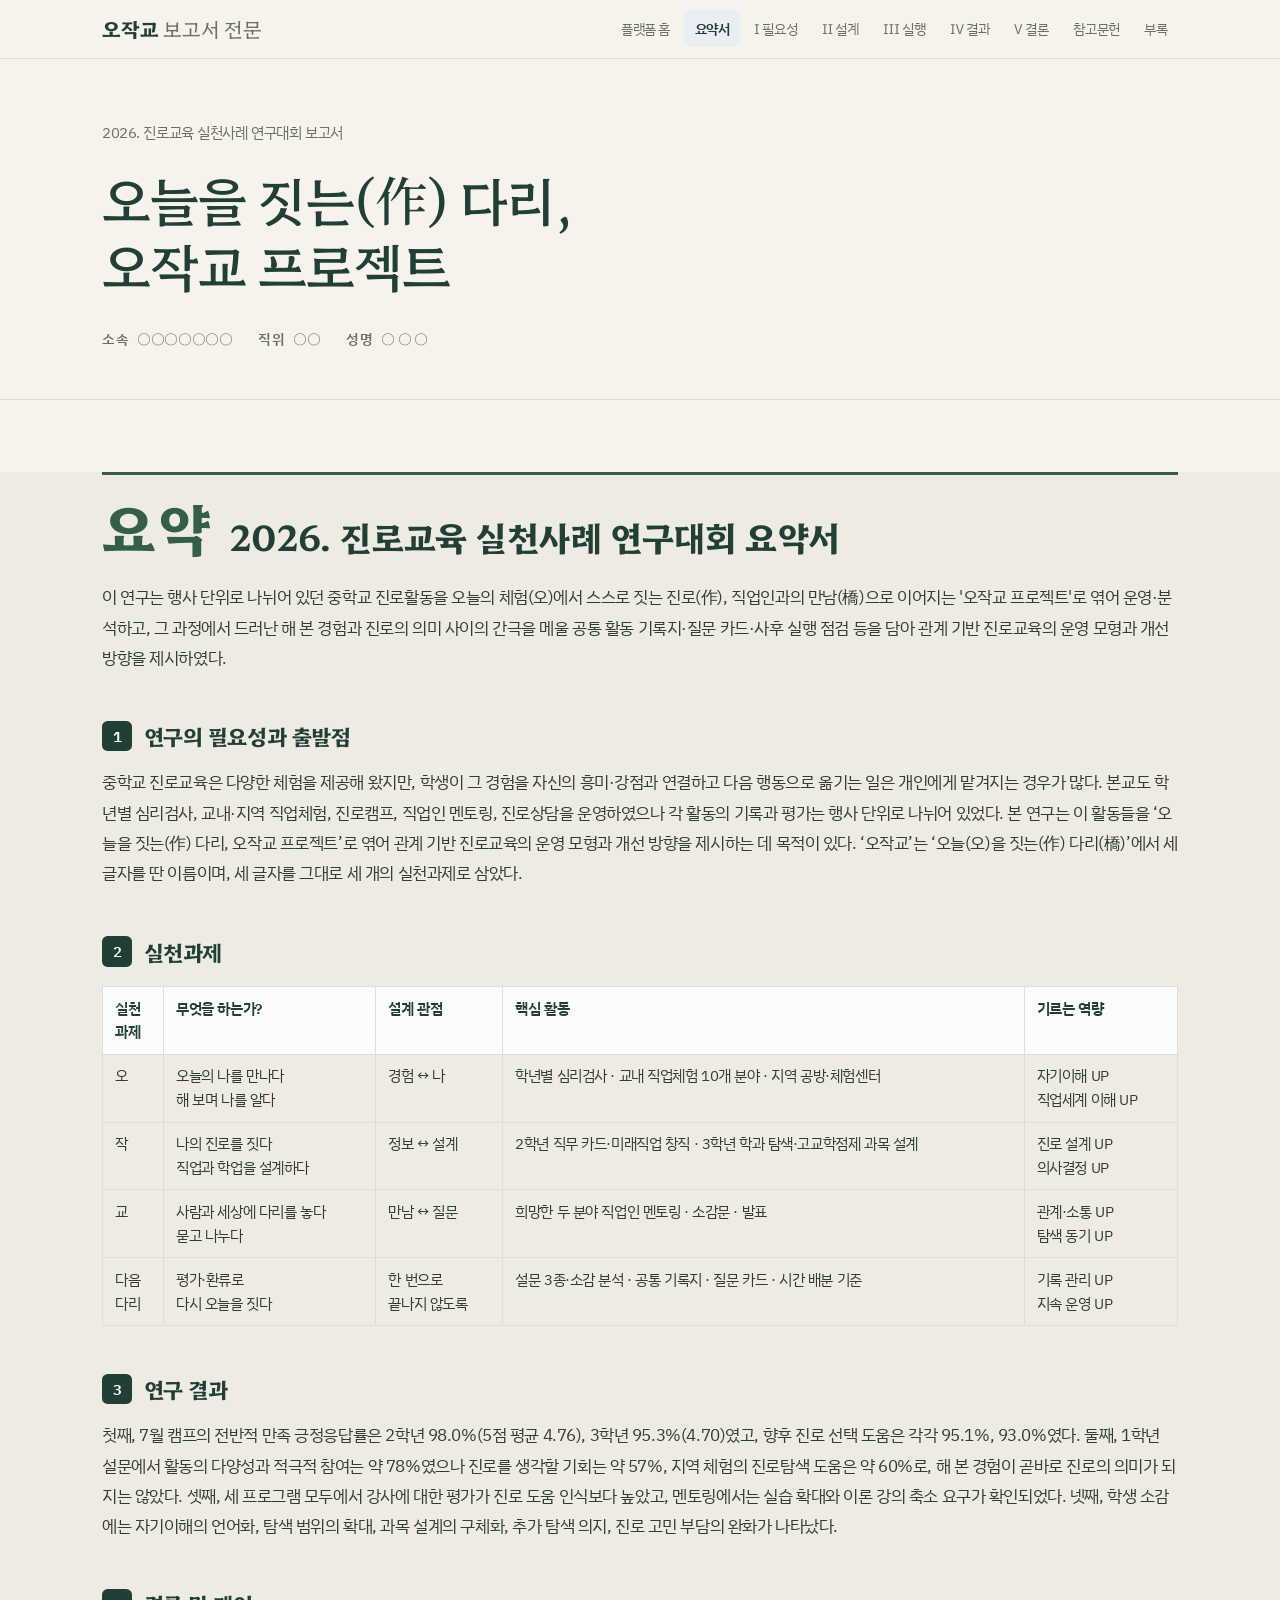
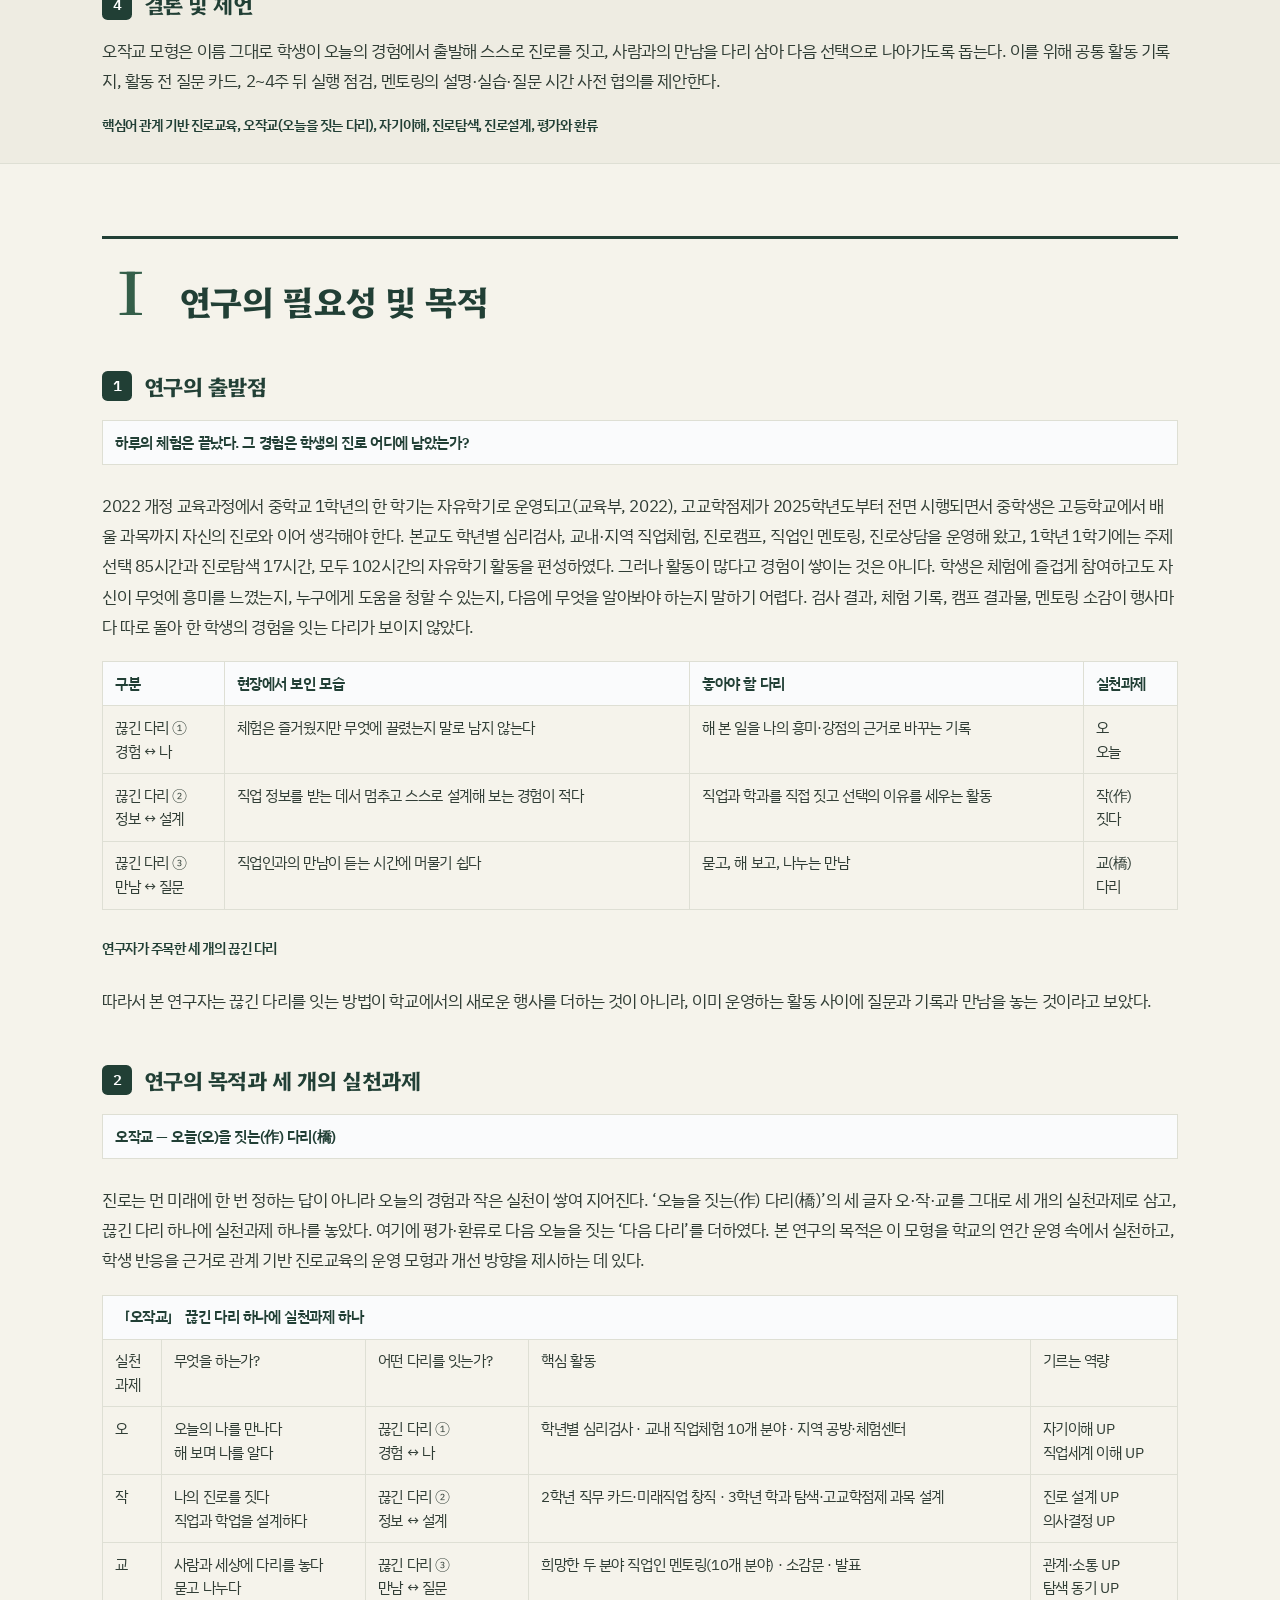
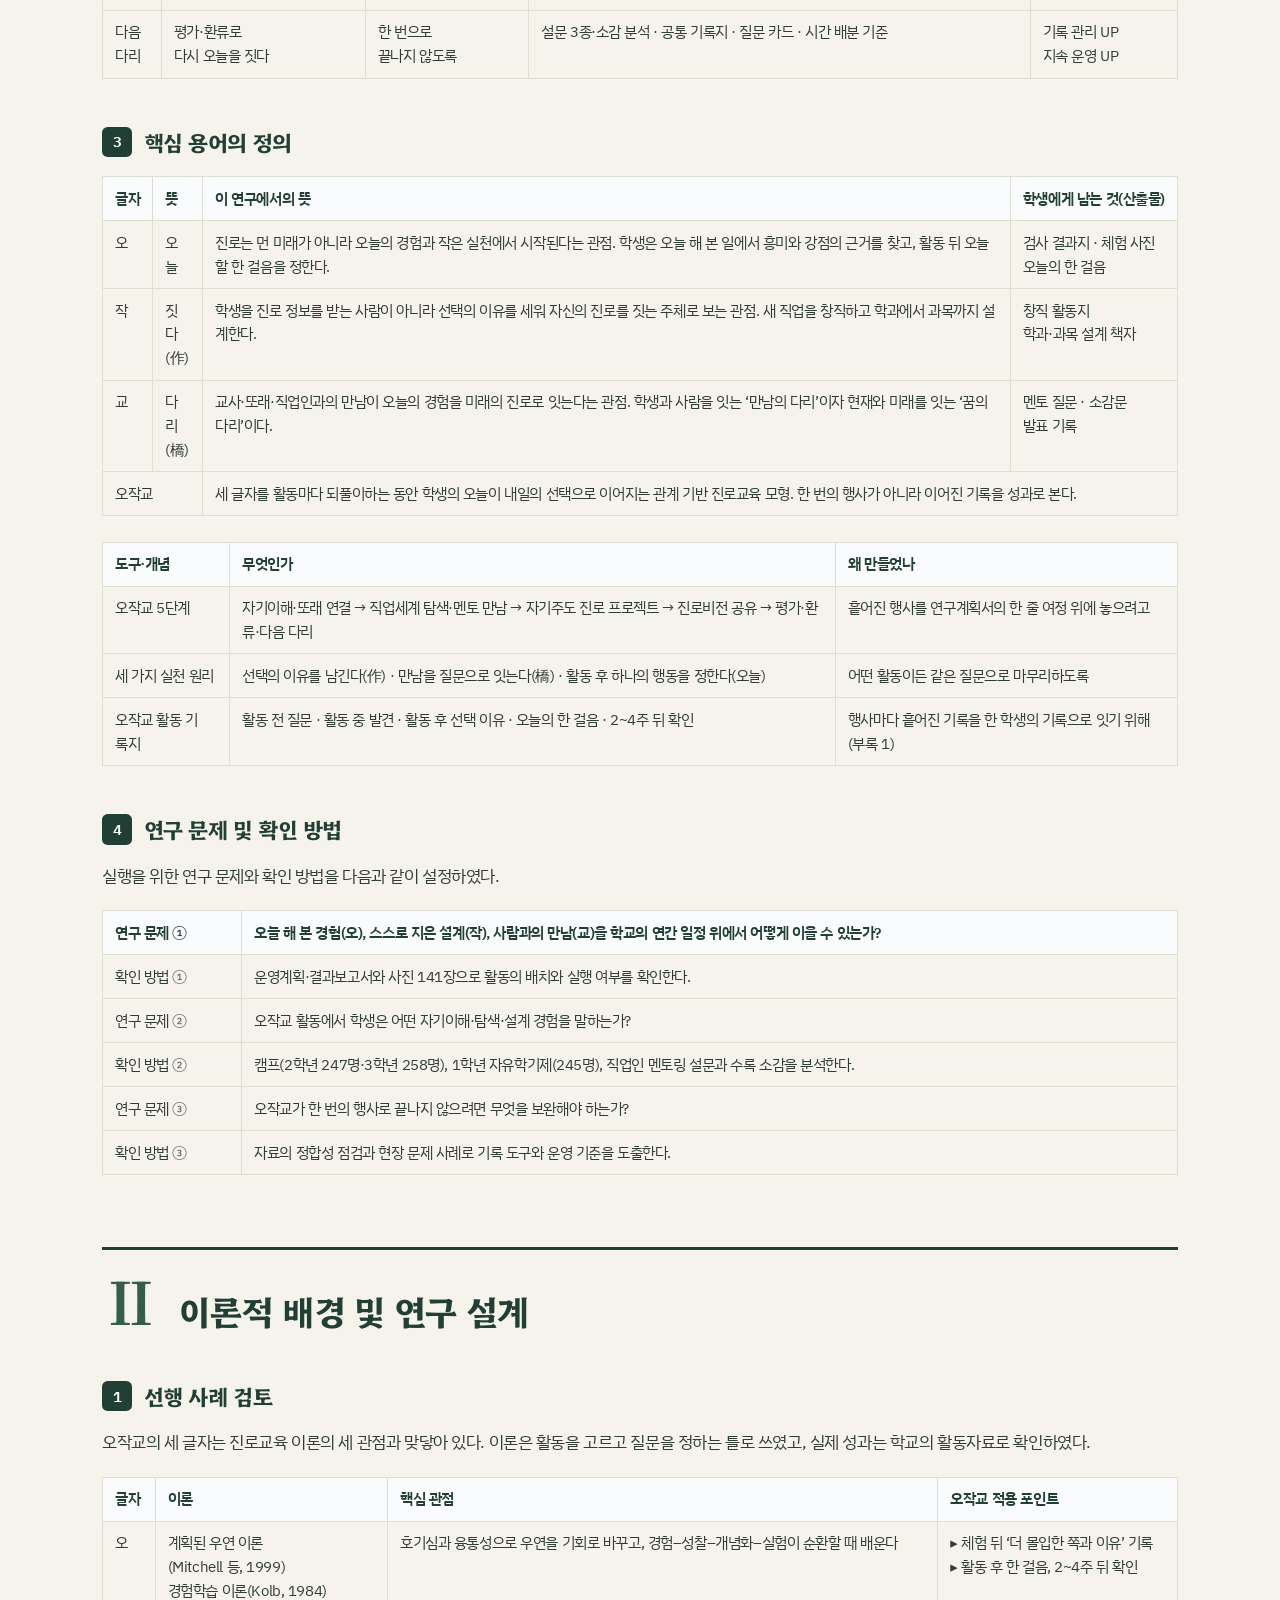
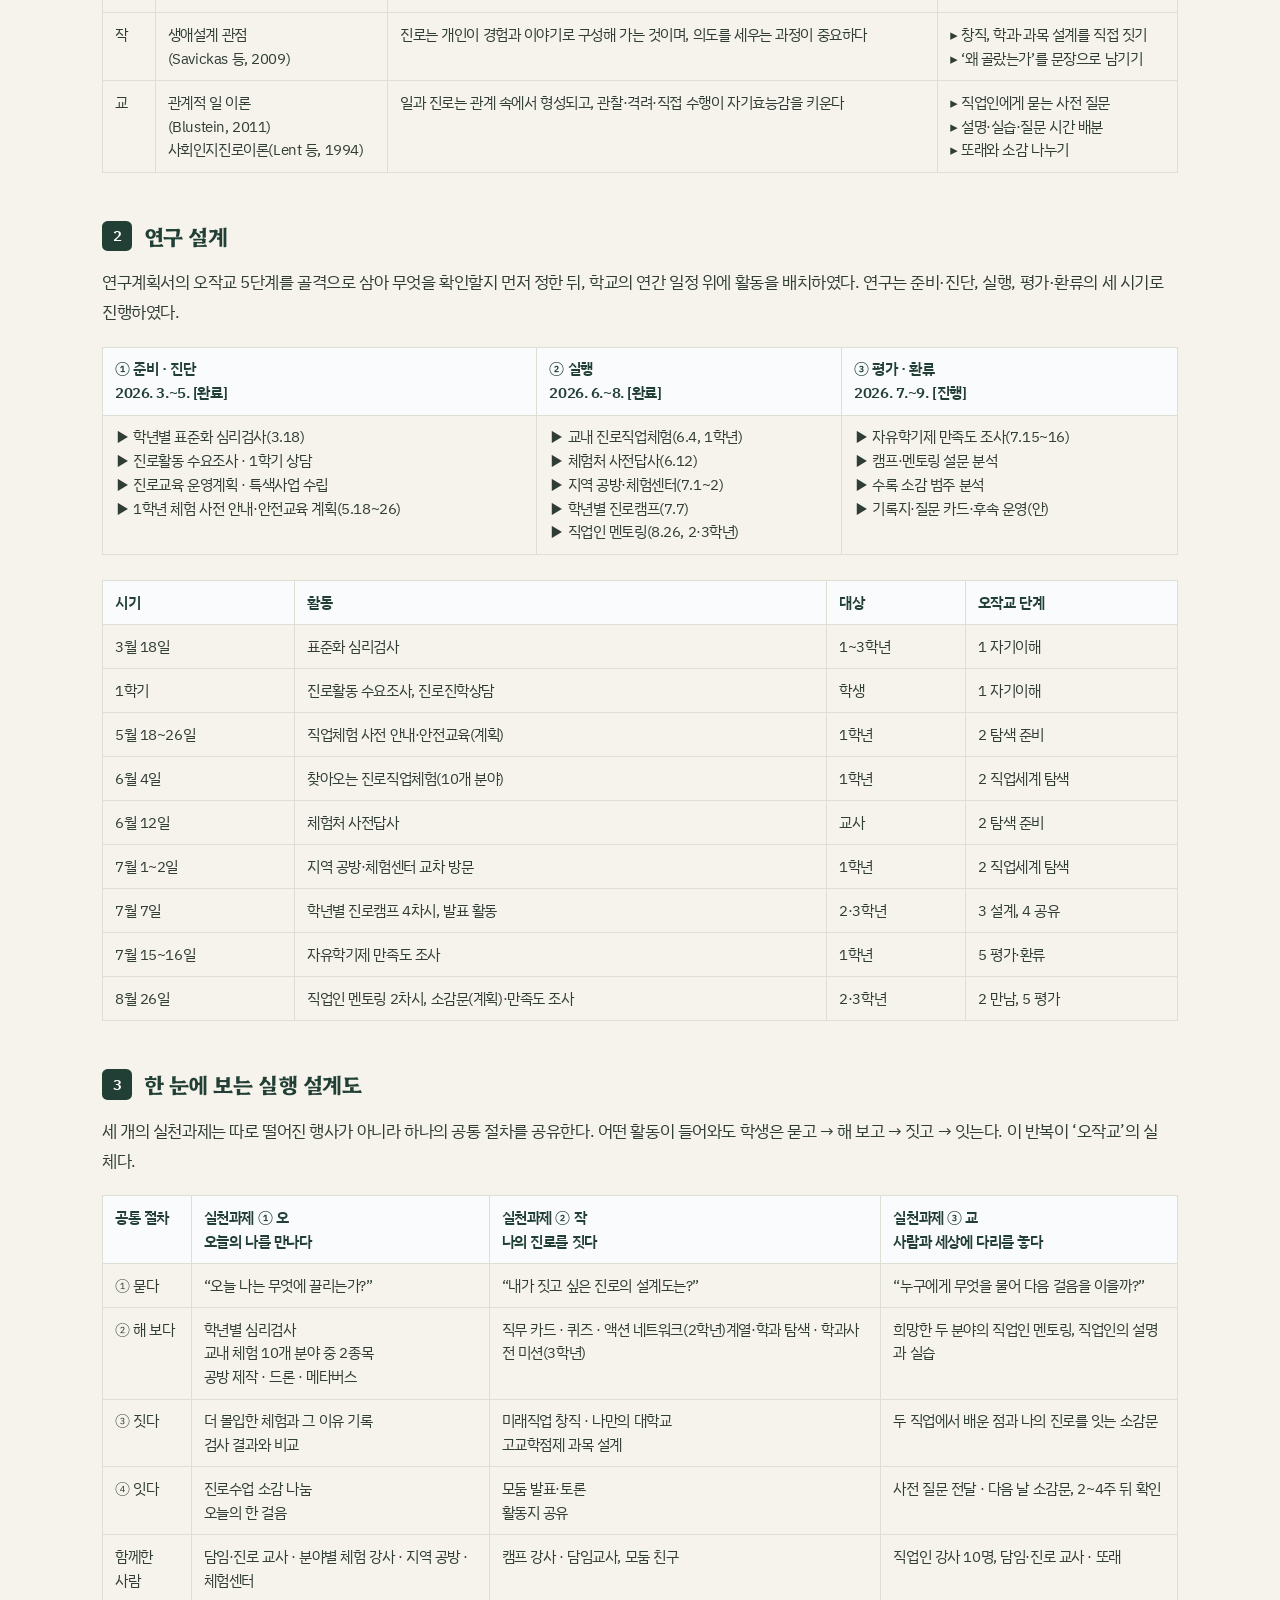
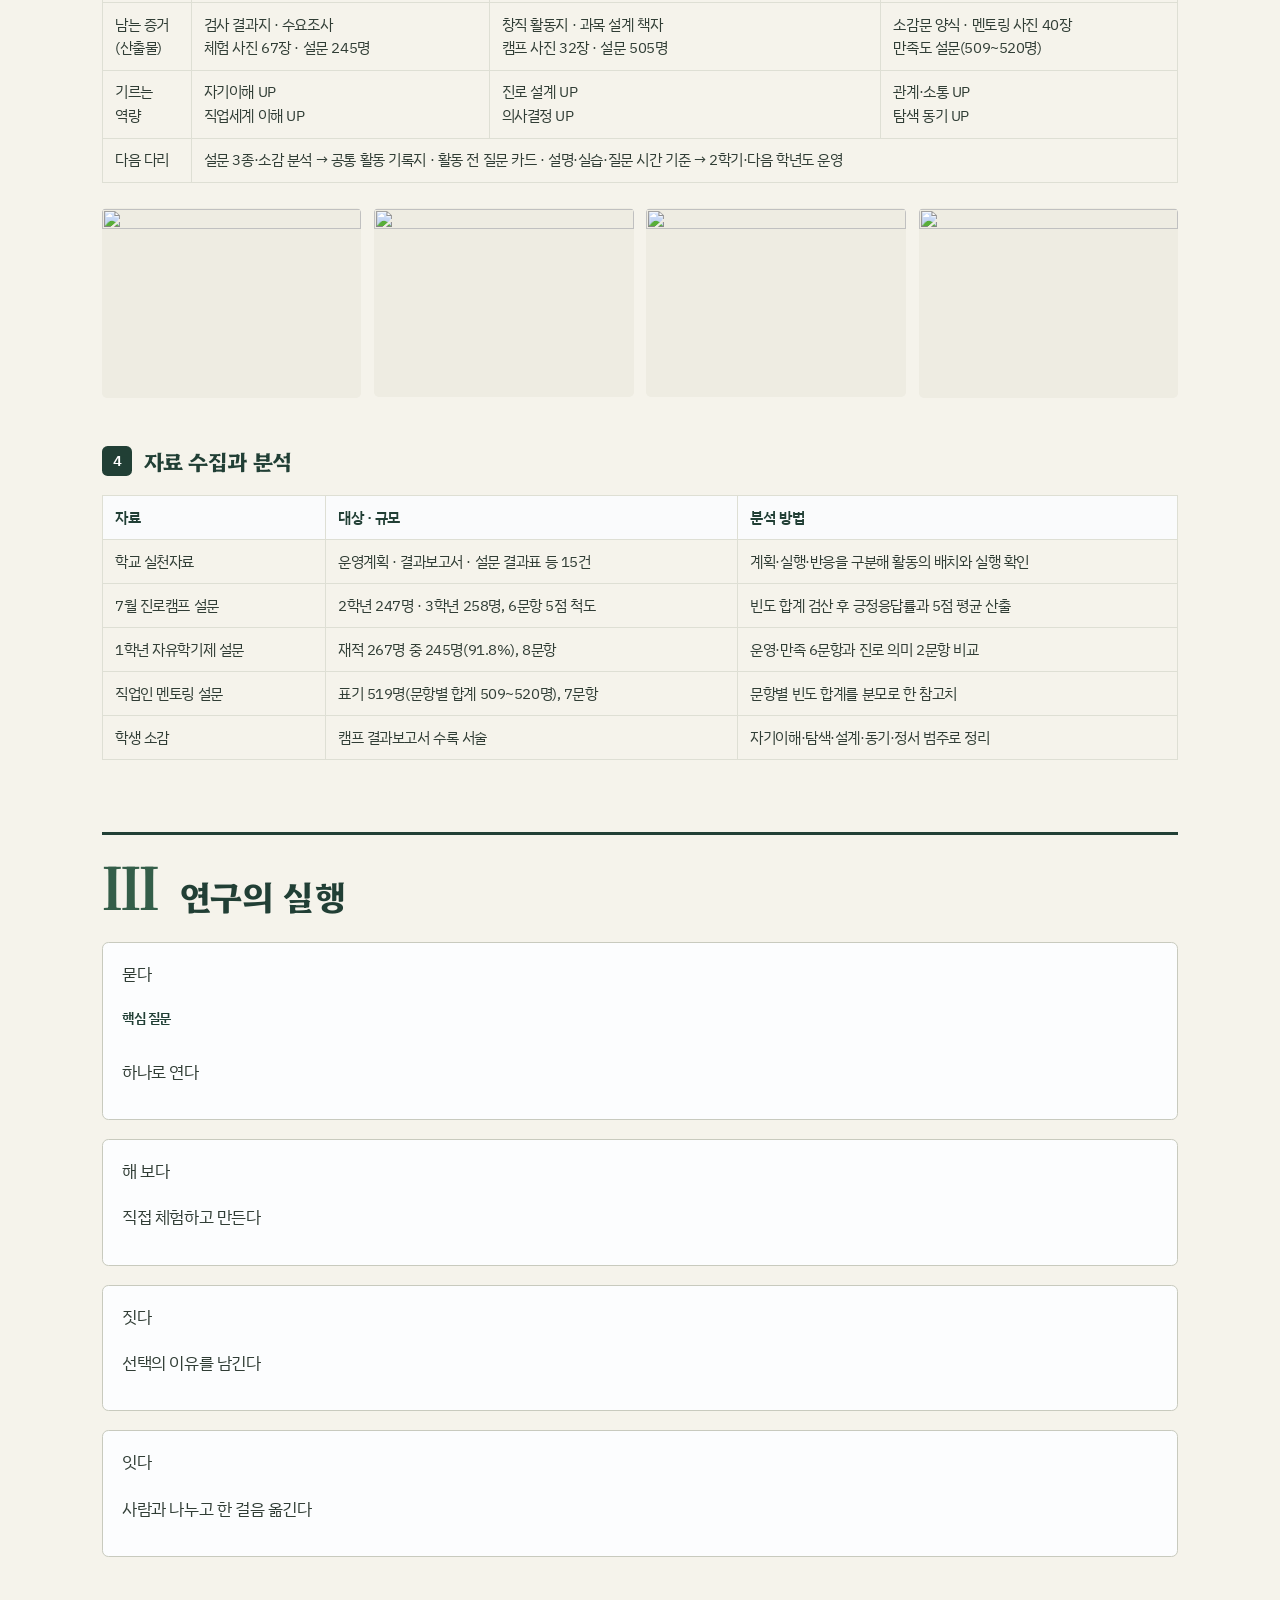
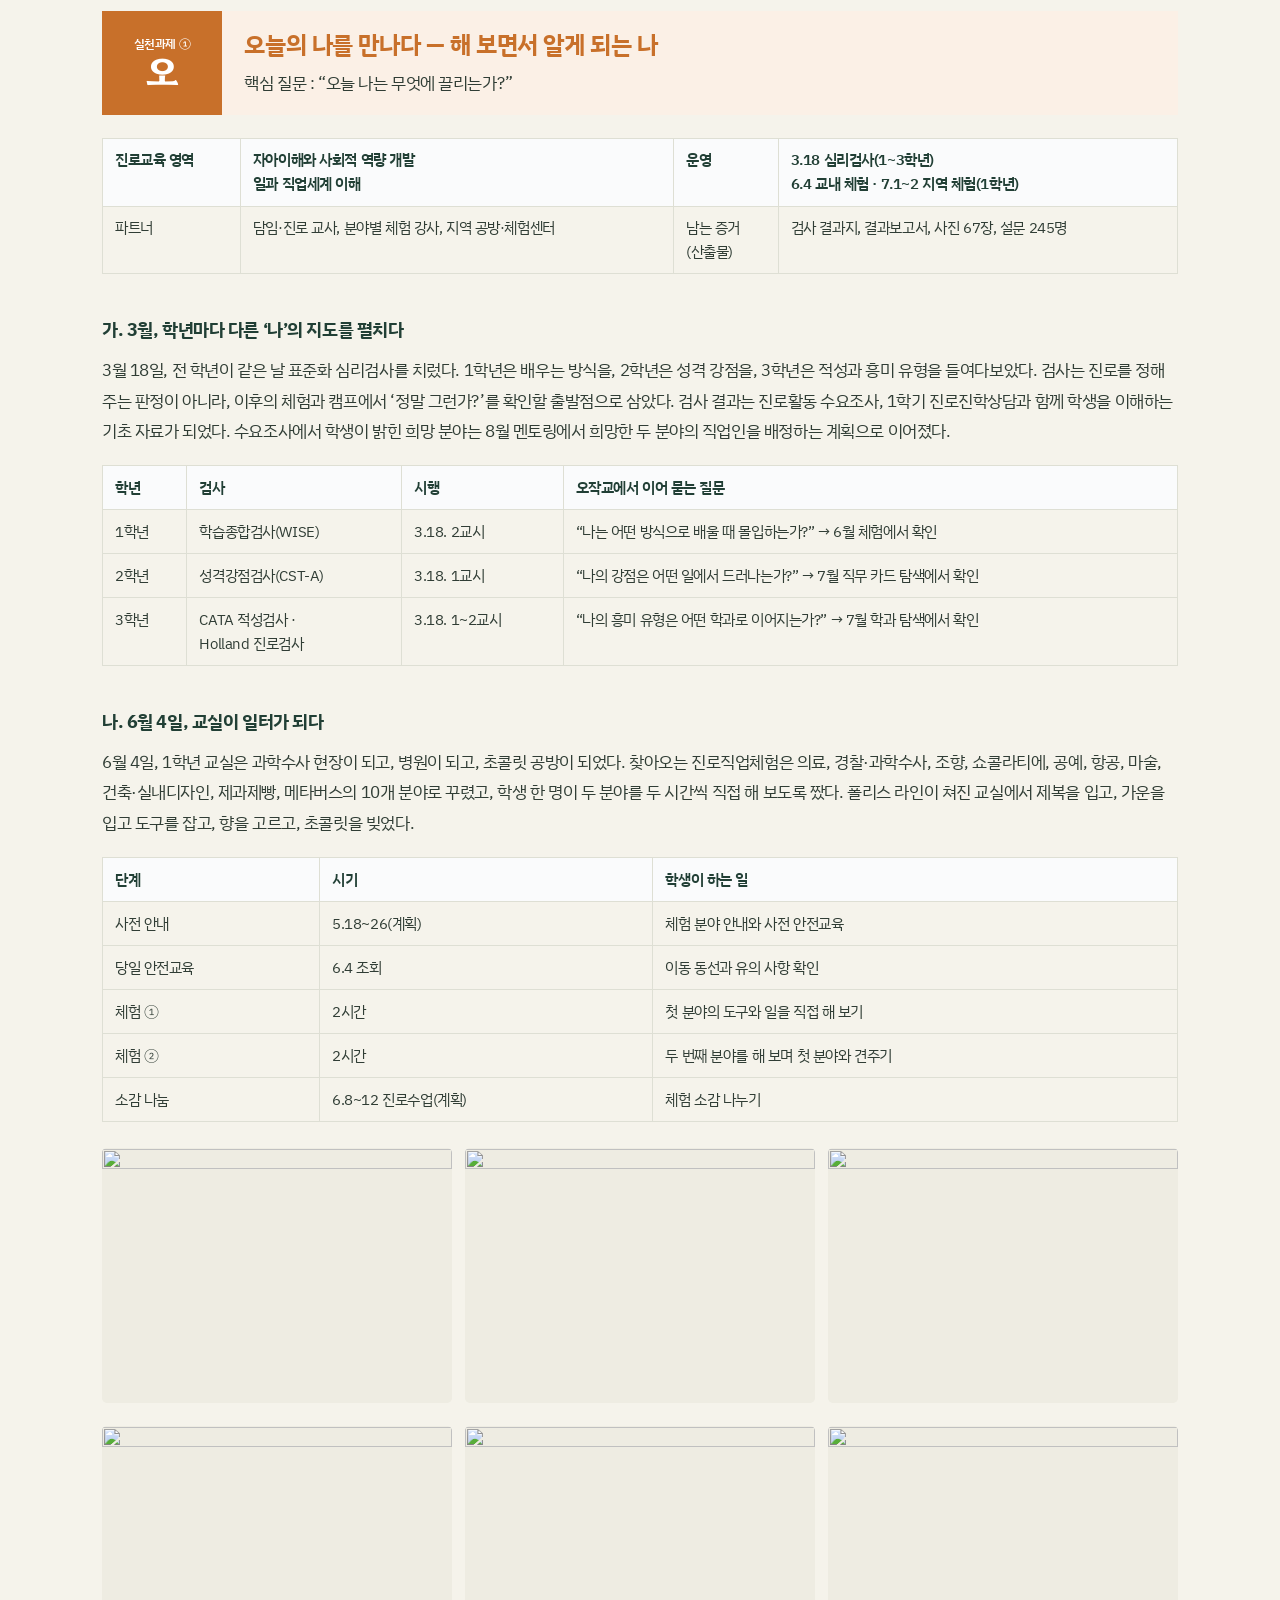
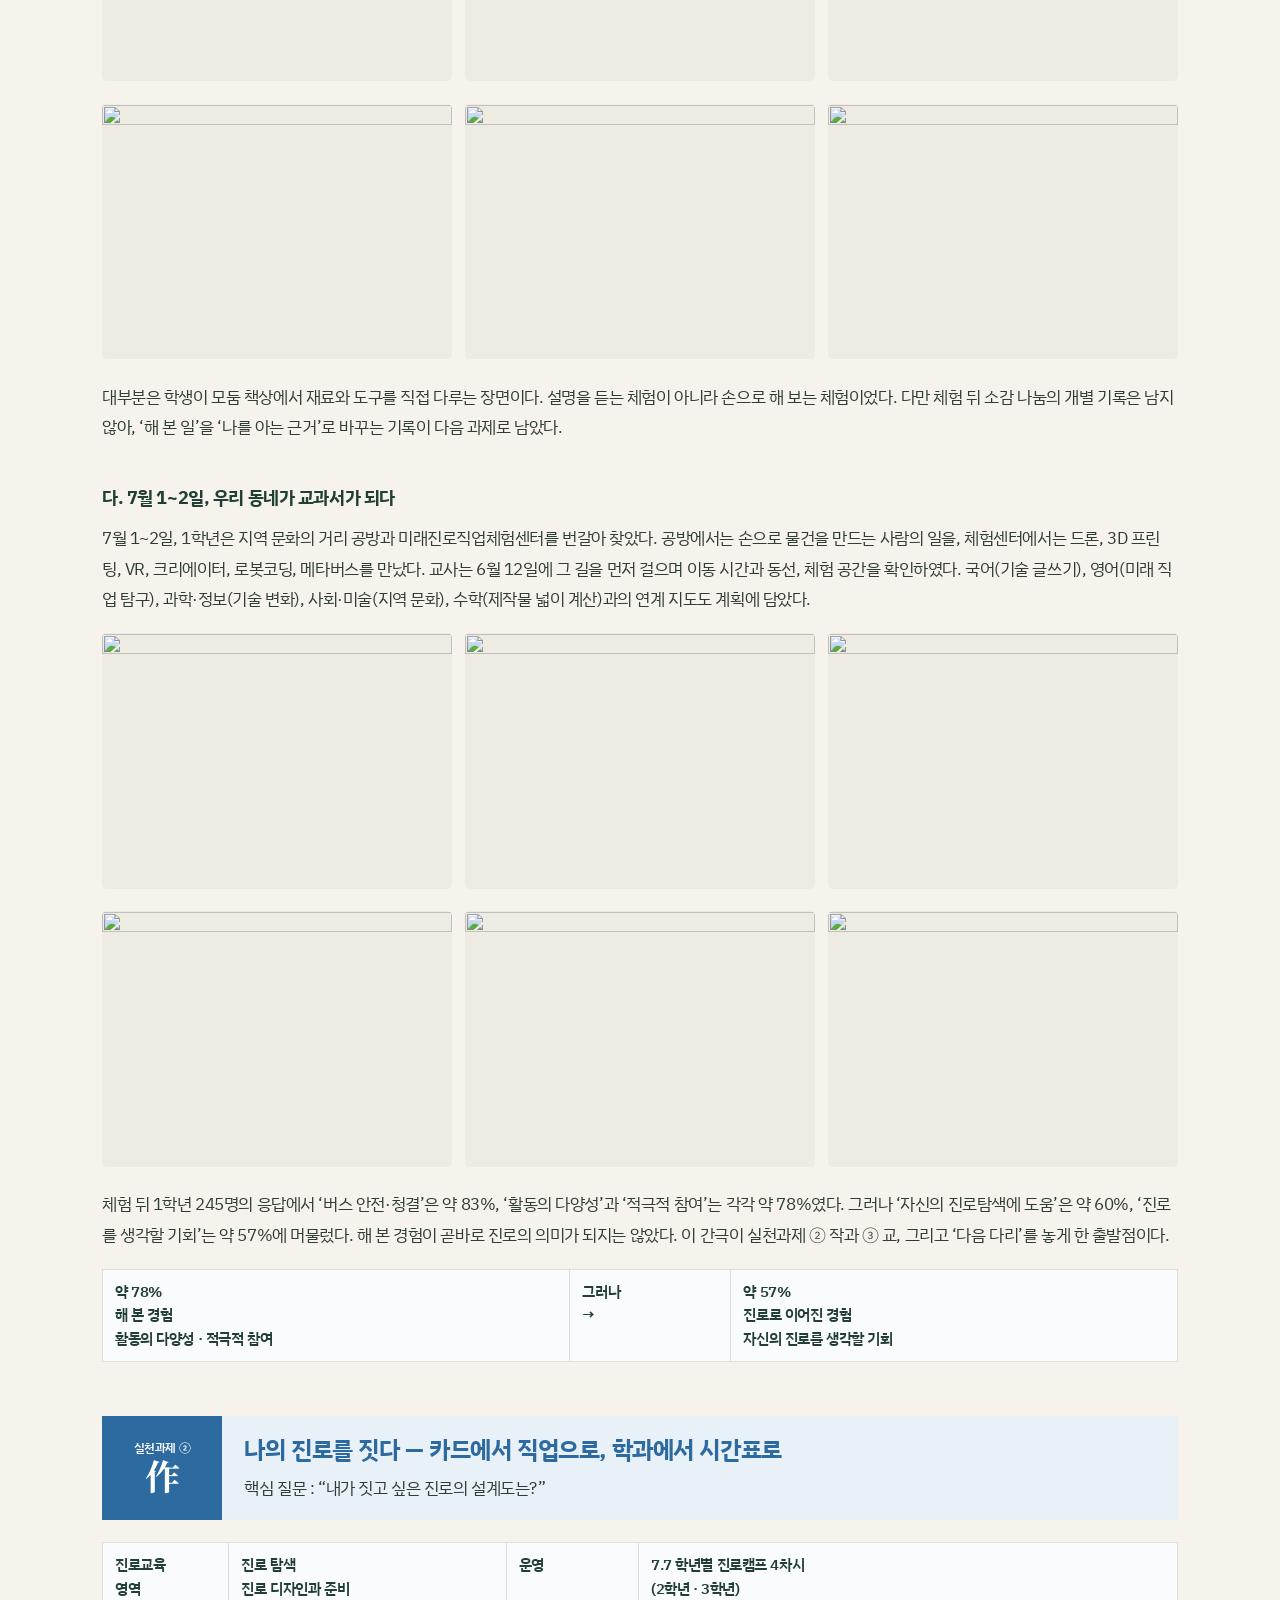
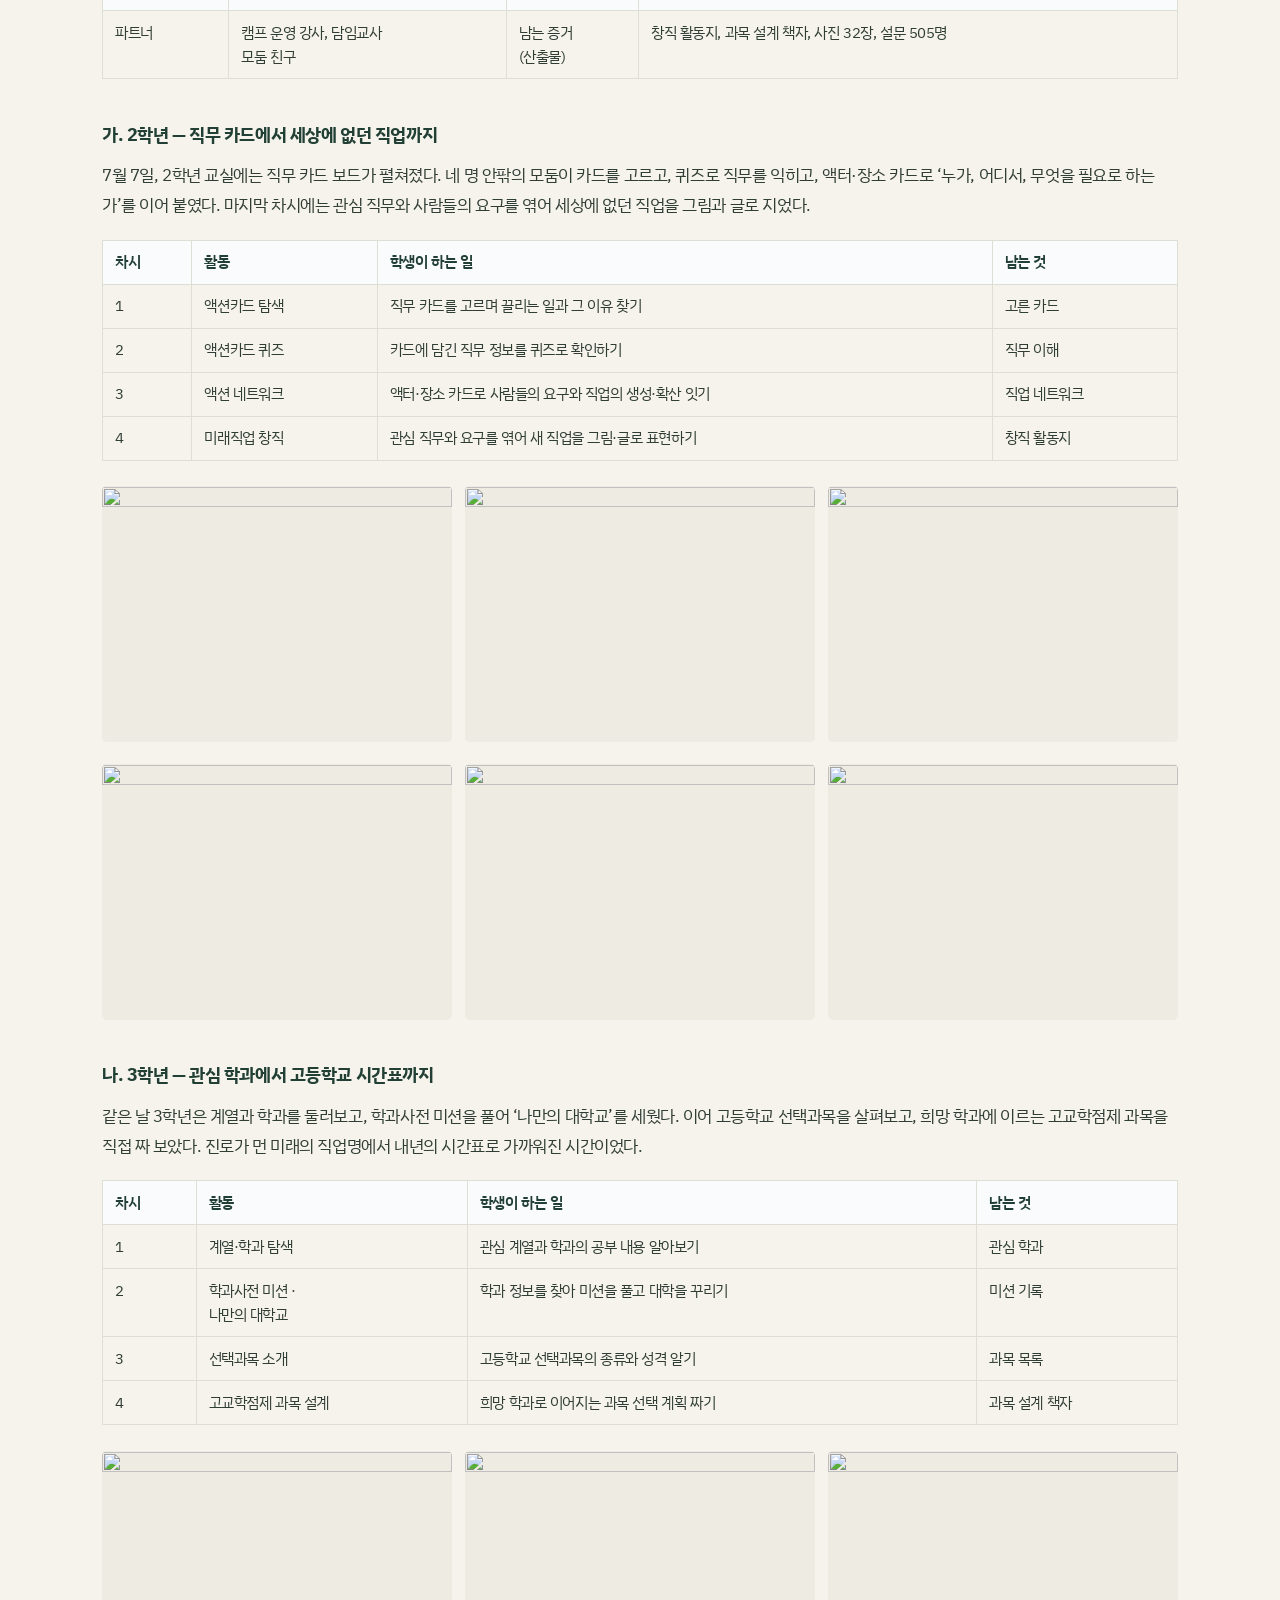
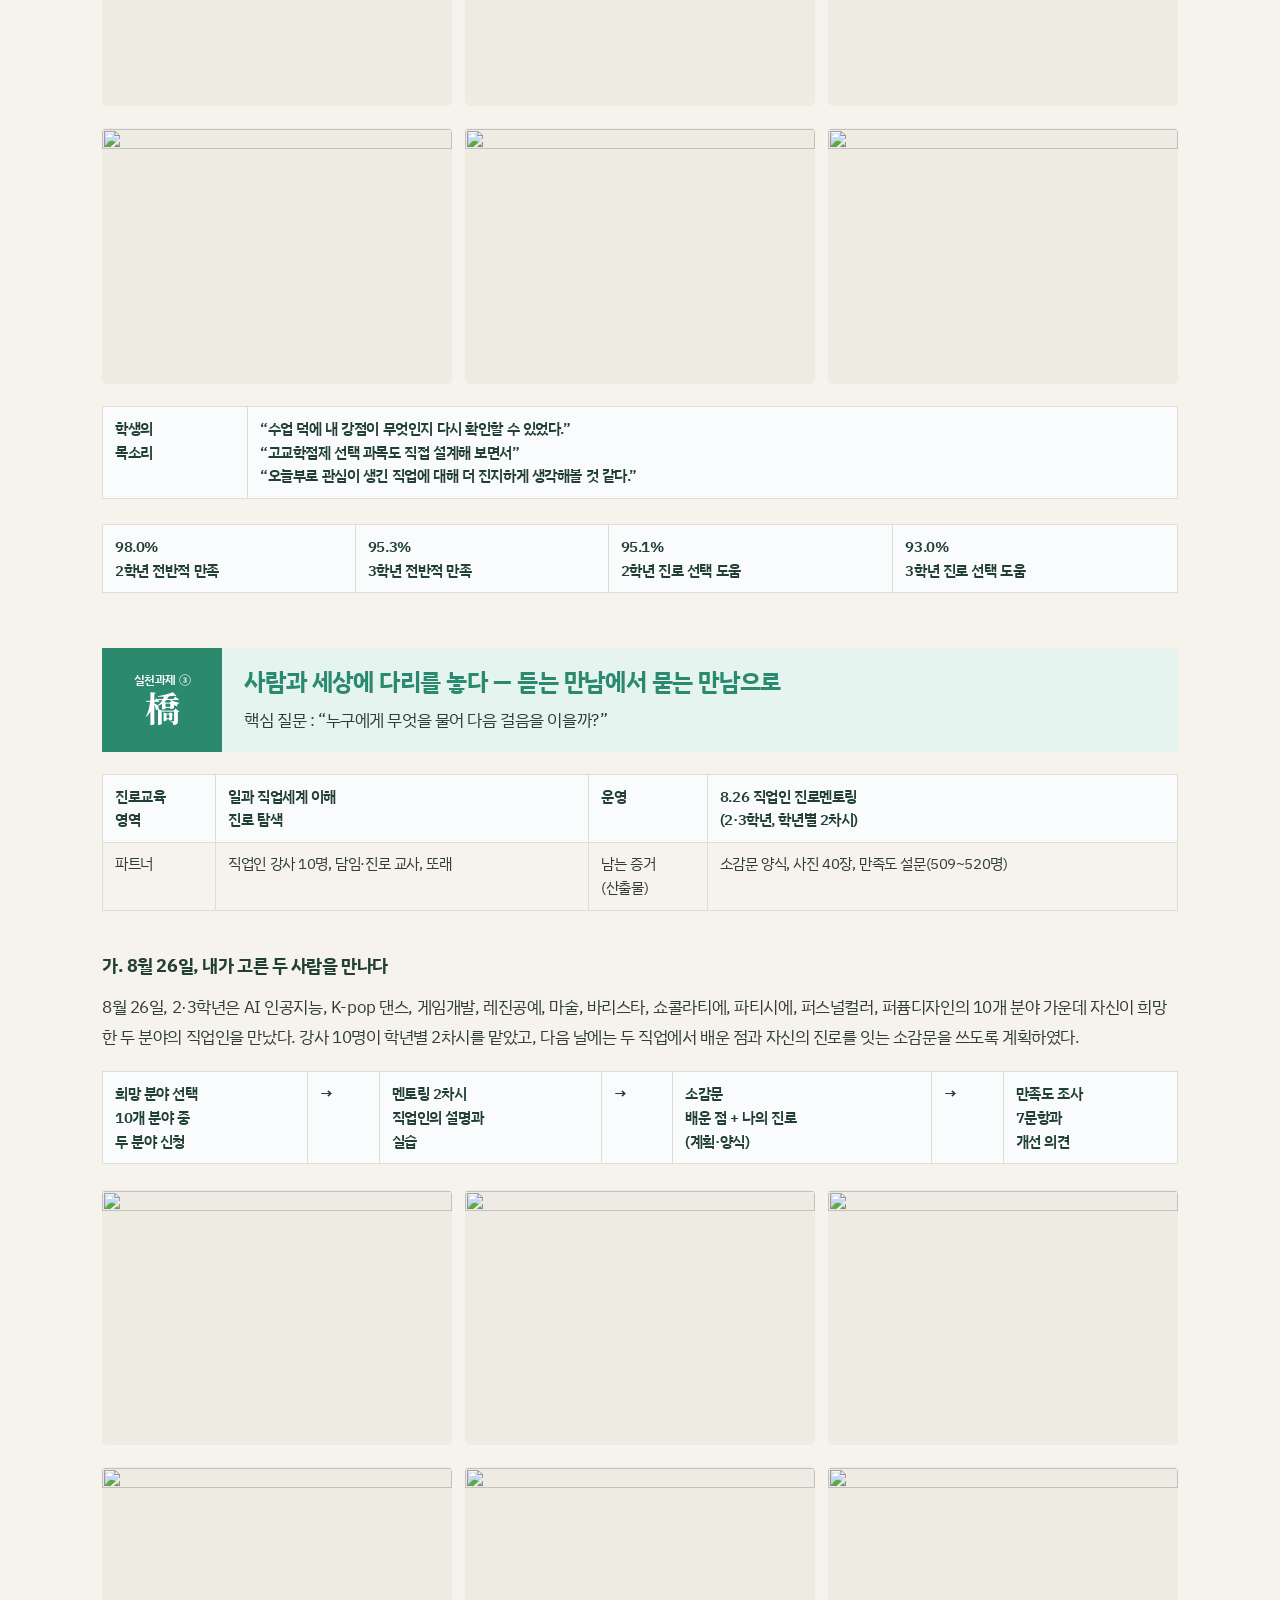
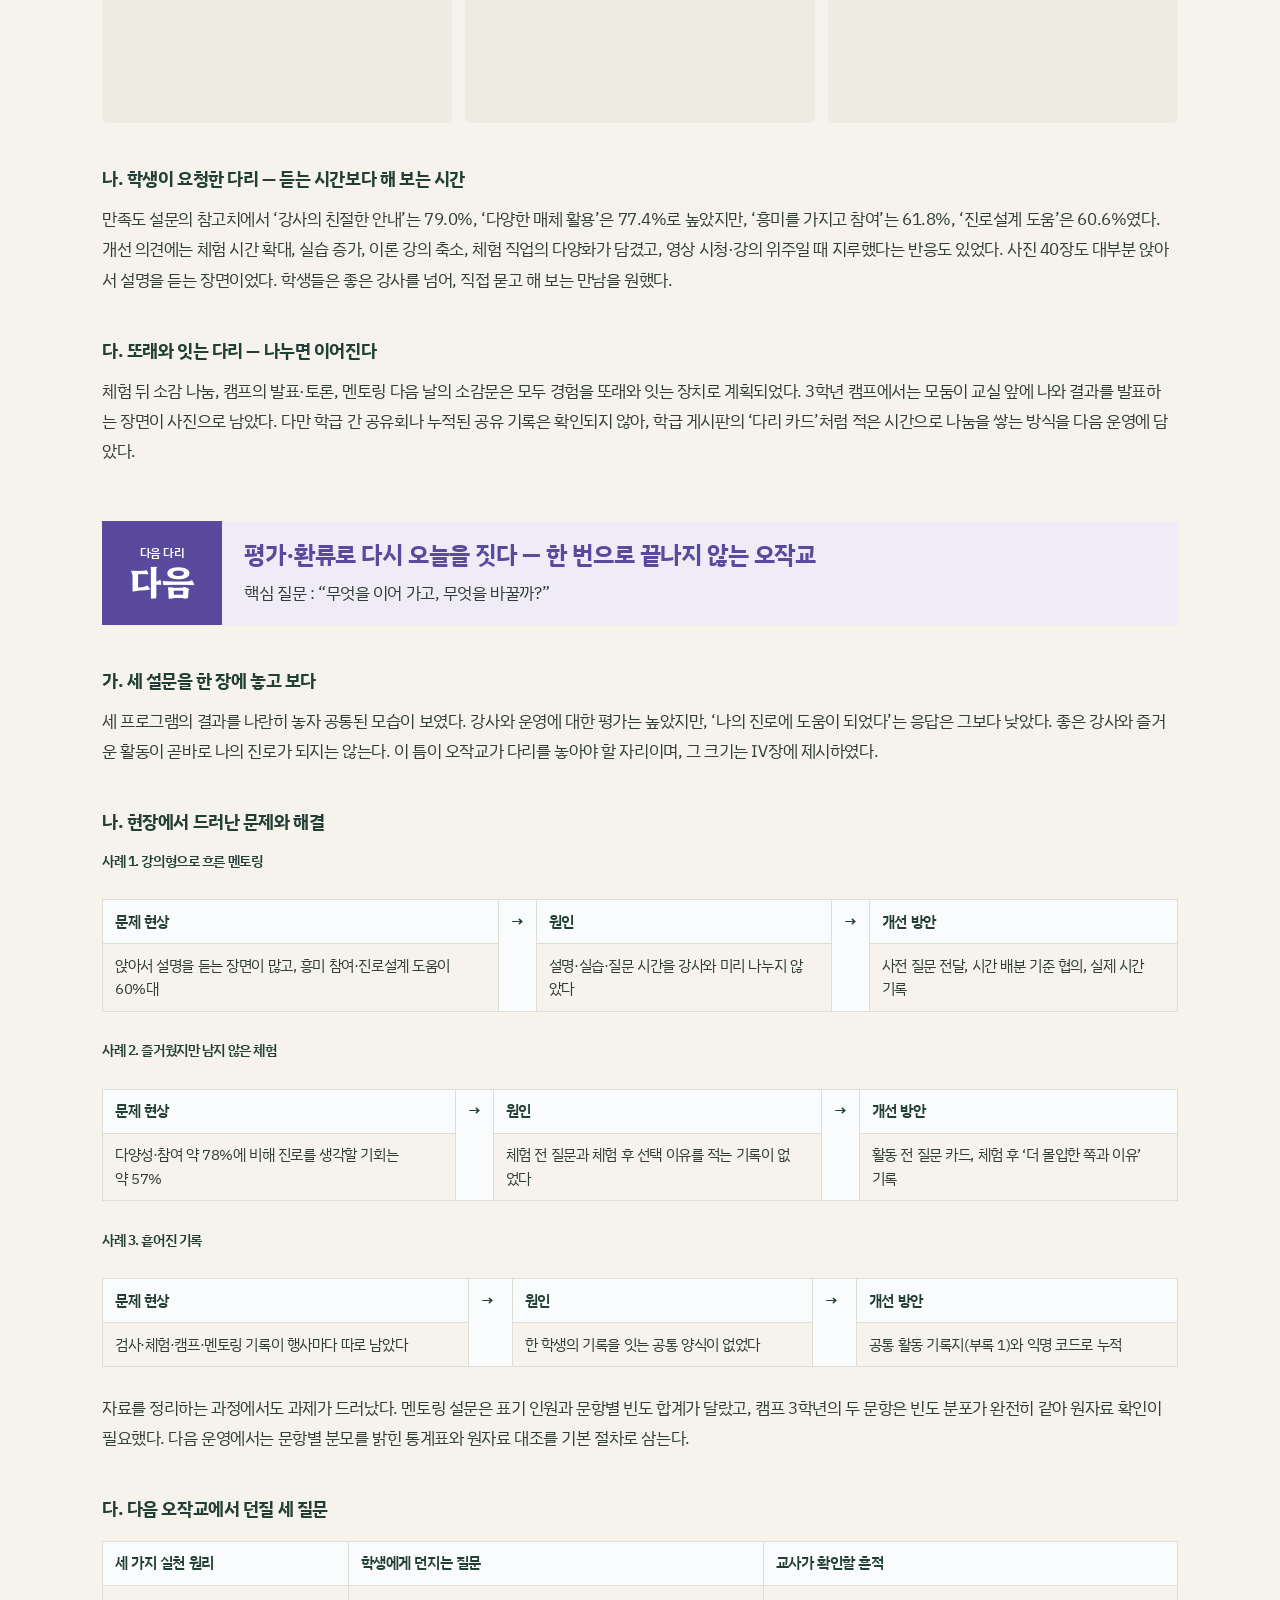
==== report.html @ 7e8fd1e8 "Add files via upload" ====
<!doctype html>
<html lang="ko"><head><meta charset="utf-8"><meta name="viewport" content="width=device-width, initial-scale=1">
<title>보고서 전문 | 오작교 프로젝트</title>
<link rel="preconnect" href="https://fonts.googleapis.com"><link rel="preconnect" href="https://fonts.gstatic.com" crossorigin>
<link href="https://fonts.googleapis.com/css2?family=Hahmlet:wght@400;500;600;700&family=IBM+Plex+Sans+KR:wght@400;500;600;700&display=swap" rel="stylesheet"><link href="https://fonts.googleapis.com/css2?family=Noto+Serif+KR:wght@700&text=%E4%BD%9C%E6%A9%8B&display=swap" rel="stylesheet">
<style>:root{
  --ink:#102d50; --text:#25313f; --muted:#5b6878; --line:#c8d2dd; --line2:#e3e9ef;
  --wash:#f3f6f9; --paper:#ffffff; --chap:#245b91;
  --si:#6835a0; --si-t:#f3edf9;
  --na:#bc4035; --na-t:#fcf0ee;
  --beu:#006b78; --beu-t:#e6f3f4;
  --ro:#227344; --ro-t:#e9f4ec;
  --hw:#102d50; --hw-t:#e9eef5; --hs:#8a642f; --hs-t:#f5efe3; --hs-l:#e7dac6;
  --c:var(--ink); --ct:var(--wash);
  --serif:"Hahmlet","Noto Serif KR",serif;
  --sans:"IBM Plex Sans KR","Apple SD Gothic Neo","Malgun Gothic",system-ui,sans-serif;
  color-scheme:light;
}
*{box-sizing:border-box}
html{scroll-behavior:smooth;scroll-padding-top:4.5rem}
@media (prefers-reduced-motion:reduce){html{scroll-behavior:auto}}
body{margin:0;background:var(--paper);color:var(--text);font:400 1.0625rem/1.78 var(--sans);
  word-break:normal;overflow-wrap:break-word;-webkit-text-size-adjust:100%}
p,li,td,th,figcaption,dd,blockquote{text-wrap:pretty}
img{max-width:100%;height:auto;display:block}
a{color:var(--chap);text-underline-offset:.18em}
a:focus-visible,button:focus-visible{outline:3px solid var(--chap);outline-offset:3px;border-radius:4px}
.wrap{max-width:72rem;margin:0 auto;padding:0 1.5rem}
.skip{position:absolute;left:-999px;top:0;background:var(--ink);color:#fff;padding:.5rem 1rem;z-index:99}
.skip:focus{left:.5rem}

/* ---------- top bar ---------- */
.bar{position:sticky;top:0;z-index:30;background:rgba(255,255,255,.94);backdrop-filter:saturate(1.4) blur(8px);
  border-bottom:1px solid var(--line2)}
.bar .wrap{display:flex;align-items:center;gap:1.5rem;height:3.6rem}
.mark{font:700 1.25rem/1 var(--serif);color:var(--ink);text-decoration:none;white-space:nowrap;letter-spacing:-.01em}
.mark i{font-style:normal;color:var(--muted);font-weight:400}
.nav{display:flex;gap:.25rem;overflow-x:auto;scrollbar-width:none;margin-left:auto}
.nav::-webkit-scrollbar{display:none}
.nav a{white-space:nowrap;text-decoration:none;color:var(--muted);font-size:.9rem;padding:.35rem .65rem;border-radius:.4rem}
.nav a:hover{color:var(--ink);background:var(--wash)}
.nav a.on{color:var(--ink);background:var(--hw-t);font-weight:600}

/* ---------- hero ---------- */
.hero{padding:3.5rem 0 3rem;border-bottom:1px solid var(--line2)}
.kicker{margin:0;color:var(--muted);font-size:.95rem}
.staff{position:relative;height:clamp(13rem,30vw,21rem);margin:1.5rem 0 1rem;
  background-image:
   linear-gradient(var(--line),var(--line)),linear-gradient(var(--line),var(--line)),
   linear-gradient(var(--line),var(--line)),linear-gradient(var(--line),var(--line)),
   linear-gradient(var(--line),var(--line));
  background-size:100% 1px;background-repeat:no-repeat;
  background-position:0 18%,0 34%,0 50%,0 66%,0 82%;
  display:grid;grid-template-columns:repeat(4,1fr);align-items:end}
.note{display:flex;flex-direction:column;align-items:flex-start;padding-left:.2rem}
.note .gl{font:700 clamp(4.2rem,13vw,10.5rem)/1 var(--serif);letter-spacing:-.02em}
.note .gloss{font-size:clamp(.8rem,1.6vw,1rem);color:var(--muted);margin-top:.5rem}
.n1{--c:var(--si);margin-bottom:0}
.n2{--c:var(--na);margin-bottom:8%}
.n3{--c:var(--beu);margin-bottom:16%}
.n4{--c:var(--ro);margin-bottom:24%}
.note .gl{color:var(--c)}
@media (prefers-reduced-motion:no-preference){
  .note{opacity:0;transform:translateY(1.2rem);animation:rise .9s cubic-bezier(.2,.7,.2,1) forwards}
  .n2{animation-delay:.35s}.n3{animation-delay:.7s}.n4{animation-delay:1.05s}
  @keyframes rise{to{opacity:1;transform:none}}
}
.hero h1{font:700 clamp(1.9rem,4.6vw,3.3rem)/1.25 var(--serif);color:var(--ink);margin:1.2rem 0 .4rem;letter-spacing:-.02em}
.hero .sub{font:500 clamp(1.05rem,2vw,1.35rem)/1.4 var(--serif);color:var(--chap);margin:0}
.hero .tag{margin:1.4rem 0 0;color:var(--text);font-size:1.05rem}
.cover{display:flex;flex-wrap:wrap;gap:.3rem 1.6rem;margin:1.8rem 0 0;font-size:.9rem;color:var(--muted)}
.cover div{display:flex;gap:.6rem}.cover dt{font-weight:600}.cover dd{margin:0}

/* ---------- sections ---------- */
main section{scroll-margin-top:4.5rem}
.band{background:var(--wash);border-bottom:1px solid var(--line2)}
.chap{display:flex;align-items:baseline;gap:1.1rem;margin:4.5rem 0 1.5rem;padding-top:1.4rem;border-top:3px solid var(--ink)}
.chap .num{font:700 clamp(2.4rem,5vw,3.6rem)/1 var(--serif);color:var(--chap);letter-spacing:.02em}
.chap h2{font:700 clamp(1.5rem,3vw,2.15rem)/1.3 var(--serif);color:var(--ink);margin:0}
.chap p{margin:.3rem 0 0;color:var(--muted)}
h3.sec{display:flex;align-items:center;gap:.7rem;font:700 1.35rem/1.4 var(--serif);color:var(--ink);margin:3rem 0 1rem}
h3.sec .n{flex:none;display:inline-grid;place-items:center;width:1.9rem;height:1.9rem;border-radius:.35rem;
  background:var(--ink);color:#fff;font:600 .95rem/1 var(--sans)}
h3.plain{font:700 1.3rem/1.4 var(--serif);color:var(--ink);margin:3rem 0 1rem}
h4{font:700 1.15rem/1.45 var(--sans);color:var(--c);margin:2.6rem 0 .8rem}
h5{font:600 1rem/1.5 var(--sans);color:var(--ink);margin:1.6rem 0 .4rem}
.prose{max-width:46rem}
p{margin:0 0 1rem}
.lead{font-size:1.15rem;line-height:1.8;color:var(--ink)}
.ask{font:600 clamp(1.2rem,2.4vw,1.55rem)/1.5 var(--serif);color:var(--ink);margin:1.2rem 0 1.4rem;
  padding:.2rem 0 .2rem 1.1rem;border-left:4px solid var(--c)}
.ticks{list-style:none;padding:0;margin:0 0 1.2rem}
.ticks li{position:relative;padding-left:1.1rem;margin:.35rem 0}
.ticks li::before{content:"";position:absolute;left:0;top:.72em;width:.45rem;height:.45rem;background:var(--c);border-radius:1px}
.fn{font-size:.72em;vertical-align:super;line-height:0}
.fn a{text-decoration:none;font-weight:600}
.fnote{font-size:.88rem;color:var(--muted);border-top:1px solid var(--line2);padding-top:.5rem;margin:-.2rem 0 1.4rem;max-width:46rem}
.fnote b{color:var(--ink);margin-right:.4rem}
.cap{font-size:.9rem;color:var(--muted);text-align:center;margin:.2rem 0 1.6rem}
.cap a{word-break:break-all}

/* ---------- tables ---------- */
.tw{overflow-x:auto;margin:1.2rem 0 1.6rem;-webkit-overflow-scrolling:touch}
table{border-collapse:collapse;width:100%;font-size:.93rem;line-height:1.6;min-width:40rem}
table.narrow{min-width:0}
table.wide{min-width:54rem}
caption{caption-side:top;text-align:left;font:600 1rem/1.5 var(--sans);color:var(--ink);padding:0 0 .6rem}
caption small{display:block;font-weight:400;color:var(--muted);font-size:.9rem}
th,td{padding:.6rem .75rem;border:1px solid var(--line2);vertical-align:top;text-align:left}
thead th{background:var(--ct);color:var(--c);font-weight:600;border-color:var(--line);vertical-align:middle}
tbody th{background:#fafbfc;color:var(--ink);font-weight:600;white-space:nowrap}
td.ctr,th.ctr{text-align:center;vertical-align:middle}
.gc{color:#fff !important;font:700 1.45rem/1.2 var(--serif) !important;text-align:center !important;vertical-align:middle !important;white-space:nowrap}
.gc small{display:block;font:500 .75rem/1.3 var(--sans)}
.g-si{background:var(--si) !important}.g-na{background:var(--na) !important}.g-beu{background:var(--beu) !important}
.g-ro{background:var(--ro) !important}.g-hw{background:var(--hs) !important}
.h-si{background:var(--si-t) !important;color:var(--si) !important}.h-na{background:var(--na-t) !important;color:var(--na) !important}
.h-beu{background:var(--beu-t) !important;color:var(--beu) !important}.h-ro{background:var(--ro-t) !important;color:var(--ro) !important}
tr.span td{background:var(--wash);font-weight:600;color:var(--ink);text-align:center}
td b,th b{color:var(--ink)}

/* ---------- task sections ---------- */
.t-si{--c:var(--si);--ct:var(--si-t)}.t-na{--c:var(--na);--ct:var(--na-t)}
.t-beu{--c:var(--beu);--ct:var(--beu-t)}.t-ro{--c:var(--ro);--ct:var(--ro-t)}.t-hw{--c:var(--hs);--ct:var(--hs-t)}
.thead{display:grid;grid-template-columns:auto 1fr;gap:1.4rem;align-items:center;margin:4rem 0 1.4rem;
  padding:1.4rem 0;border-top:2px solid var(--c);border-bottom:1px solid var(--line2)}
.thead .sq{width:5.6rem;height:5.6rem;display:grid;place-items:center;background:var(--c);color:#fff;
  font:700 2.9rem/1 var(--serif);border-radius:.3rem}
.thead .sq.wide{font-size:1.9rem}
.thead .lab{margin:0;color:var(--c);font-weight:600;font-size:.95rem}
.thead h3{margin:.15rem 0 .35rem;font:700 clamp(1.3rem,2.6vw,1.75rem)/1.35 var(--serif);color:var(--ink)}
.thead .q{margin:0;color:var(--text)}
.thead .q b{color:var(--c);font-weight:600;margin-right:.4rem}
.meta{display:grid;grid-template-columns:auto 1fr auto 1fr;border-top:1px solid var(--line);border-bottom:1px solid var(--line);
  font-size:.93rem;margin:0 0 2rem}
.meta dt{background:var(--ct);color:var(--c);font-weight:600;padding:.6rem .8rem;white-space:nowrap}
.meta dd{margin:0;padding:.6rem .9rem;border-bottom:1px solid var(--line2)}
.meta dt{border-bottom:1px solid var(--line2)}
@media (max-width:760px){.meta{grid-template-columns:auto 1fr}}

/* ---------- special components ---------- */
.steps4{display:grid;grid-template-columns:repeat(4,1fr);gap:0;margin:1.6rem 0 2rem;border:1px solid var(--line);border-radius:.4rem;overflow:hidden}
.steps4 div{padding:1rem 1.1rem;border-right:1px solid var(--line2);background:#fff}
.steps4 div:last-child{border-right:0}
.steps4 b{display:block;font:700 1.35rem/1.3 var(--serif);color:var(--ink)}
.steps4 span{font-size:.9rem;color:var(--muted)}
.steps4 i{font-style:normal;font-size:.8rem;color:var(--chap);font-weight:600}
@media (max-width:640px){.steps4{grid-template-columns:1fr 1fr}.steps4 div:nth-child(2){border-right:0}.steps4 div:nth-child(-n+2){border-bottom:1px solid var(--line2)}}

.phases{display:grid;grid-template-columns:repeat(3,1fr);gap:1rem;margin:1.2rem 0 2rem;counter-reset:ph}
.phases section{border-top:3px solid var(--chap);padding-top:.8rem}
.phases section.todo{border-top-style:dashed}
.phases h5{margin:0;font-size:1.02rem}
.phases .when{font-size:.85rem;color:var(--muted);margin:.1rem 0 .6rem}
.phases .st{display:inline-block;font-size:.75rem;font-weight:600;padding:.05rem .45rem;border-radius:.25rem;margin-left:.3rem;background:var(--hw-t);color:var(--ink)}
.phases .todo .st{background:#fff;border:1px dashed var(--chap);color:var(--chap)}
.phases p{font-size:.93rem;margin:.3rem 0}
@media (max-width:760px){.phases{grid-template-columns:1fr}}

.weights{display:grid;grid-template-columns:2fr 1fr 1fr 1fr;gap:3px;margin:1.4rem 0 .6rem}
.weights div{background:var(--wash);padding:.9rem 1rem;min-width:0}
.weights div:first-child{background:var(--ink);color:#fff}
.weights div:first-child b,.weights div:first-child strong{color:#fff}
.weights div:first-child p{color:#dfe7f0}
.weights strong{display:block;font:700 1.9rem/1.1 var(--serif);color:var(--ink)}
.weights b{display:block;margin:.35rem 0 .3rem;color:var(--ink)}
.weights p{font-size:.88rem;margin:0;color:var(--muted)}
@media (max-width:760px){.weights{grid-template-columns:1fr 1fr}}

.fields{list-style:none;padding:0;margin:1.4rem 0 .4rem;display:grid;grid-template-columns:repeat(3,1fr);
  border-top:1px solid var(--line)}
.fields li{display:grid;grid-template-columns:2.2rem 1fr;gap:.2rem .5rem;padding:.75rem .5rem;border-bottom:1px solid var(--line2)}
.fields .k{font:700 1rem/1.5 var(--serif);color:var(--ro)}
.fields b{color:var(--ink);font-weight:600}
.fields li>span:last-child{grid-column:2;font-size:.88rem;color:var(--muted)}
@media (max-width:760px){.fields{grid-template-columns:1fr 1fr}}
@media (max-width:480px){.fields{grid-template-columns:1fr}}

.dilemma{border:1px solid var(--line);border-radius:.4rem;margin:1.4rem 0 1.4rem;overflow:hidden}
.dilemma header{padding:.9rem 1.1rem;background:var(--ct);color:var(--c)}
.dilemma header b{display:block;font:700 1.1rem/1.4 var(--serif);color:var(--ink)}
.dilemma .cols{display:grid;grid-template-columns:1fr 1fr}
.dilemma .cols>div{padding:1rem 1.1rem}
.dilemma .cols>div+div{border-left:1px solid var(--line2)}
.dilemma h5{margin:0 0 .5rem;color:var(--c)}
.dilemma p{font-size:.93rem}
.dilemma .fix{background:var(--wash);padding:.7rem .8rem;border-radius:.3rem;margin:0}
.dilemma .fix b{color:var(--c);margin-right:.4rem}
@media (max-width:760px){.dilemma .cols{grid-template-columns:1fr}.dilemma .cols>div+div{border-left:0;border-top:1px solid var(--line2)}}

.twocol{display:grid;grid-template-columns:1fr 1fr;gap:2rem;margin:1.2rem 0 1.8rem}
.twocol h5{margin:0 0 .6rem;font:700 1.08rem/1.4 var(--serif);color:var(--c);border-bottom:1px solid var(--line);padding-bottom:.4rem}
.twocol dl{margin:0}.twocol dt{font-weight:600;color:var(--ink);margin-top:.8rem}.twocol dd{margin:.1rem 0 0;font-size:.93rem}
@media (max-width:760px){.twocol{grid-template-columns:1fr}}

.cards4{display:grid;grid-template-columns:repeat(4,1fr);gap:.8rem;margin:1.4rem 0 1.8rem;counter-reset:cd}
.cards4 article{border:1px solid var(--line);border-top:4px solid var(--c);border-radius:.3rem;padding:.9rem 1rem;display:flex;flex-direction:column}
.cards4 h5{margin:0 0 .6rem;font:700 1.05rem/1.4 var(--serif);color:var(--ink)}
.cards4 h5 span{color:var(--c);margin-right:.35rem}
.cards4 .src{font-size:.9rem;color:var(--ink);background:var(--ct);padding:.5rem .6rem;border-radius:.25rem;margin:0 0 .6rem}
.cards4 .exp{font-size:.88rem;color:var(--text);margin:0 0 .8rem}
.cards4 .ev{margin-top:auto;font-size:.82rem;color:var(--muted);border-top:1px dashed var(--line);padding-top:.5rem}
@media (max-width:900px){.cards4{grid-template-columns:1fr 1fr}}
@media (max-width:520px){.cards4{grid-template-columns:1fr}}

.cases{display:grid;grid-template-columns:1fr 1fr;gap:1.4rem;margin:1.4rem 0 .4rem}
.cases article{border:1px solid var(--line);border-radius:.4rem;padding:1rem 1.1rem}
.cases h5{margin:0 0 .8rem;font:700 1.05rem/1.4 var(--serif)}
.chain{list-style:none;padding:0;margin:0}
.chain li{position:relative;padding:.55rem .8rem;background:var(--wash);border-radius:.3rem;margin-bottom:1.3rem;font-size:.93rem}
.chain li:not(:last-child)::after{content:"";position:absolute;left:1.2rem;bottom:-1.05rem;border:6px solid transparent;border-top:8px solid var(--line)}
.chain li b{display:block;font-size:.8rem;color:var(--c);font-weight:600}
.chain li:last-child{background:var(--ct)}
.fixline{font-size:.9rem;margin:.2rem 0 0}
.fixline b{display:block;color:var(--ink);margin-bottom:.35rem}
.chips{display:flex;flex-wrap:wrap;gap:.35rem;list-style:none;padding:0;margin:0}
.chips li{font-size:.83rem;border:1px solid var(--line);border-radius:999px;padding:.15rem .65rem;background:#fff}
@media (max-width:760px){.cases{grid-template-columns:1fr}}

.verdict{display:grid;gap:.4rem;margin:1rem 0 1.8rem;max-width:46rem}
.verdict p{margin:0;padding:.65rem .9rem;background:var(--na-t);border-left:4px solid var(--na)}
.verdict p:last-child{background:var(--hw-t);border-color:var(--ink)}
.verdict b{margin-right:.6rem;color:var(--ink)}

.portable{border:1px solid var(--line);border-radius:.4rem;margin:1.4rem 0 2rem;padding:1.2rem 1.2rem 1.4rem}
.portable>h5{margin:0 0 1rem;font:700 1.15rem/1.4 var(--serif);color:var(--ink)}
.portable h6{margin:1.2rem 0 .7rem;font:600 .98rem/1.5 var(--sans);color:var(--chap)}
.portable h6:first-of-type{margin-top:0}
.flow{display:grid;grid-template-columns:1fr auto 1fr auto 1fr;align-items:stretch;gap:.4rem}
.flow.two{grid-template-columns:1fr auto 1.3fr}
.box{border:1px solid var(--line2);border-radius:.35rem;background:var(--wash);padding:.8rem .9rem;font-size:.9rem}
.box b{display:block;color:var(--ink);margin-bottom:.35rem}
.box p{margin:.15rem 0}
.box .pill{display:inline-block;background:#fff;border:1px solid var(--beu);color:var(--beu);border-radius:999px;padding:.1rem .7rem;font-weight:600;margin:.2rem 0 .4rem}
.box ol{margin:.2rem 0 .4rem;padding-left:1.2rem}
.box .mini{display:grid;grid-template-columns:1fr 1fr;gap:.3rem;margin:.3rem 0}
.box .mini span{background:#fff;border:1px solid var(--line2);border-radius:.25rem;padding:.3rem .4rem;font-size:.83rem;text-align:center}
.box .foot{color:var(--muted);font-size:.84rem;margin-top:.4rem}
.via{display:flex;flex-direction:column;align-items:center;justify-content:center;text-align:center;font-size:.78rem;color:var(--muted);min-width:4.4rem;line-height:1.35}
.via::after{content:"→";display:block;font-size:1.5rem;line-height:1;color:var(--chap);margin-top:.25rem}
@media (max-width:860px){.flow,.flow.two{grid-template-columns:1fr}.via{min-width:0;padding:.2rem 0;flex-direction:row;gap:.5rem}.via::after{content:"↓";margin:0}}

/* ---------- figures & galleries ---------- */
.gal{display:flex;flex-wrap:wrap;gap:.8rem;margin:1.2rem 0 1.4rem;align-items:flex-start}
.gal>figure{flex:1 1 calc((100% - (var(--n) - 1) * .8rem) / var(--n));min-width:min(100%,9.5rem);margin:0;position:relative}
.gal>figure.multi .ims{display:grid;grid-template-columns:1fr 1fr;gap:.4rem}
.gal>.qr{flex:0 0 10.5rem}
.gal.one>figure{flex:0 1 46rem}
.gal.one.tall>figure{flex:0 1 26rem}
.gal figcaption{font-size:.85rem;color:var(--muted);margin-top:.4rem;line-height:1.5}
.zoom{display:block;border-radius:.3rem;overflow:hidden;background:var(--wash);cursor:zoom-in}
.zoom img{width:100%;transition:transform .25s}
.zoom:hover img{transform:scale(1.015)}
@media (max-width:620px){.gal>figure{flex-basis:calc(50% - .4rem);min-width:7rem}.gal>.qr{flex:0 0 calc(50% - .4rem)}}
.qrchip{position:absolute;right:.45rem;top:.45rem;background:var(--ink);color:#fff;font-size:.76rem;font-weight:600;
  text-decoration:none;padding:.25rem .55rem;border-radius:.3rem;box-shadow:0 1px 0 rgba(0,0,0,.2)}
.qrchip:hover{background:var(--chap)}
a.qr{display:flex;flex-direction:column;gap:.35rem;text-decoration:none;color:var(--ink);border:1px solid var(--line);
  border-radius:.4rem;padding:.6rem .6rem .7rem;background:#fff;transition:border-color .2s}
a.qr:hover{border-color:var(--chap)}
a.qr img{width:100%;image-rendering:pixelated;border-radius:.15rem}
a.qr .l{font-size:.82rem;font-weight:600;line-height:1.4}
a.qr .d{font-size:.74rem;color:var(--chap);word-break:break-all;line-height:1.35}
a.qr .go{font-size:.74rem;font-weight:600;color:#fff;background:var(--chap);align-self:flex-start;padding:.1rem .5rem;border-radius:.25rem}
.headqr{display:grid;grid-template-columns:1fr 9rem;gap:1.2rem;align-items:center;margin:3rem 0 1rem;
  border-top:1px solid var(--line);padding-top:1.2rem}
.headqr h3{margin:0;font:700 1.25rem/1.4 var(--serif);color:var(--ink)}
.headqr a.qr{padding:.45rem}
@media (max-width:520px){.headqr{grid-template-columns:1fr 7rem}}
.single{margin:1.2rem 0 1.6rem}
.single .zoom{max-width:52rem}
figure.chart{margin:1.4rem 0 .6rem;max-width:46rem}
figure.chart svg{width:100%;height:auto;display:block}
figure.chart figcaption{font-size:.9rem;color:var(--muted);text-align:center;margin-top:.3rem}

/* ---------- summary ---------- */
.sum{padding:1rem 0 3.5rem}
.sum .chap{border-top-color:var(--chap)}
.points{list-style:none;padding:0;margin:2rem 0 0;counter-reset:pt}
.points>li{display:grid;grid-template-columns:3rem 1fr;gap:0 1rem;padding:1.6rem 0;border-top:1px solid var(--line)}
.points>li::before{counter-increment:pt;content:counter(pt);font:700 2.2rem/1 var(--serif);color:var(--chap)}
.points h3{margin:0 0 .6rem;font:700 1.2rem/1.4 var(--serif);color:var(--ink)}
.points>li>div{min-width:0}

/* ---------- toc ---------- */
.toc{display:grid;grid-template-columns:repeat(auto-fit,minmax(15rem,1fr));gap:1.4rem 2rem;margin:1.4rem 0 0;padding:0;list-style:none}
.toc>li>a{font:700 1.05rem/1.4 var(--serif);color:var(--ink);text-decoration:none}
.toc ol{list-style:none;padding:0;margin:.4rem 0 0}
.toc ol a{display:block;text-decoration:none;color:var(--text);font-size:.92rem;padding:.12rem 0}
.toc ol a:hover,.toc>li>a:hover{color:var(--chap);text-decoration:underline}
.toc .gt{display:inline-block;min-width:2.4rem;font-family:var(--serif);font-weight:700;color:#fff;text-align:center;border-radius:.2rem;margin-right:.4rem;font-size:.85rem;padding:0 .3rem}

/* ---------- refs & appendix ---------- */
.refs{padding-left:0;list-style:none;max-width:52rem}
.refs li{padding-left:2rem;text-indent:-2rem;margin:.55rem 0;font-size:.95rem}
.appx h3.plain{border-top:1px solid var(--line);padding-top:1.2rem}
dl.kv{display:grid;grid-template-columns:auto 1fr;gap:.35rem 1rem;margin:1rem 0 1.4rem;font-size:.95rem;max-width:52rem}
dl.kv dt{font-weight:600;color:var(--ink)}dl.kv dd{margin:0}
.log{max-width:46rem}
.log h5{color:var(--c)}

/* ---------- footer ---------- */
footer{margin-top:5rem;background:var(--ink);color:#d5dfea;padding:3rem 0 3.5rem;font-size:.92rem}
footer h2{font:700 1.15rem/1.4 var(--serif);color:#fff;margin:0 0 1rem}
footer ul{list-style:none;padding:0;margin:0;display:grid;grid-template-columns:repeat(auto-fill,minmax(19rem,1fr));gap:.4rem 2rem}
footer li a{color:#fff;text-decoration:none;border-bottom:1px solid rgba(255,255,255,.3)}
footer li a:hover{border-bottom-color:#fff}
footer li span{display:block;font-size:.8rem;color:#9fb2c8;word-break:break-all}
footer .end{margin-top:2.4rem;padding-top:1.2rem;border-top:1px solid rgba(255,255,255,.18);color:#9fb2c8}
footer .end b{color:#fff;font-family:var(--serif)}

/* ---------- lightbox ---------- */
dialog.lb{border:0;padding:0;max-width:96vw;max-height:94vh;background:transparent;overflow:visible}
dialog.lb::backdrop{background:rgba(10,22,38,.9)}
.lb-in{display:flex;flex-direction:column;align-items:center;gap:.6rem}
.lb-in img{max-width:94vw;max-height:84vh;width:auto;border-radius:.2rem;background:#fff}
.lb-cap{color:#e8eef5;font-size:.92rem;text-align:center;max-width:60rem}
.lb-btn{position:fixed;top:50%;transform:translateY(-50%);background:rgba(255,255,255,.14);color:#fff;border:0;
  width:3rem;height:3rem;border-radius:50%;font-size:1.4rem;cursor:pointer}
.lb-btn:hover{background:rgba(255,255,255,.28)}
.lb-prev{left:1rem}.lb-next{right:1rem}
.lb-x{position:fixed;top:1rem;right:1rem;transform:none}
@media (max-width:640px){
  body{font-size:1rem}
  .wrap{padding:0 1.1rem}
  .thead{grid-template-columns:1fr;gap:.8rem}
  .thead .sq{width:4.2rem;height:4.2rem;font-size:2.2rem}
  .mark i{display:none}
  .points>li{grid-template-columns:1fr}
  .points>li::before{font-size:1.6rem;margin-bottom:.4rem}
  .chap{flex-wrap:wrap}
}

/* ---------- 확산 : report-style header & boxes ---------- */
.thead2{display:grid;grid-template-columns:7.5rem 1fr;min-height:7.5rem;margin:4rem 0 1.4rem}
.thead2 .sq{background:var(--hs);color:#fff;display:grid;place-items:center;font:700 2.4rem/1 var(--sans)}
.thead2 .panel{background:var(--hs-t);padding:1.2rem 1.6rem;display:flex;flex-direction:column;justify-content:center;gap:.75rem}
.thead2 h3{margin:0;font:700 clamp(1.2rem,2.4vw,1.6rem)/1.4 var(--sans);color:var(--hs)}
.thead2 .q{margin:0;color:#555;font-size:1rem}
.bx2{display:grid;grid-template-columns:1fr 1fr;gap:.45rem;margin:1.2rem 0 1.6rem;align-items:stretch}
.bx{border:3px solid var(--hs-l);background:#fff;min-width:0}
.bx>h3{margin:0;background:var(--hs);color:#fff;text-align:center;font:500 1.2rem/1.4 var(--sans);padding:.6rem .8rem}
.bx>ul{list-style:none;margin:0;padding:1.1rem 1.3rem .4rem}
.bx>ul>li{margin:0 0 1.1rem}
.bx>ul>li>b{display:block;font-weight:700;color:#1d1d1d;font-size:1.02rem}
.bx>ul>li>b::before{content:"\25B6";margin-right:.55rem;font-size:.9em}
.bx>ul>li>p{margin:.3rem 0 0 1.55rem;color:#4a4a4a;font-size:.95rem;line-height:1.7}
@media (max-width:760px){.bx2{grid-template-columns:1fr}.thead2{grid-template-columns:4.6rem 1fr;min-height:0}.thead2 .sq{font-size:1.45rem}.thead2 .panel{padding:1rem 1.1rem}}

.thead2{display:grid;grid-template-columns:7.5rem 1fr;min-height:6.5rem;margin:3.4rem 0 1.4rem}
.thead2 .sq{background:var(--c);color:#fff;display:flex;flex-direction:column;align-items:center;justify-content:center;font:700 2.2rem/1.1 var(--serif)}
.thead2 .sq span{font:600 .72rem/1.3 var(--sans)}
.thead2 .panel{background:var(--ct);padding:1rem 1.4rem;display:flex;flex-direction:row;align-items:center;justify-content:flex-start}
.thead2 .panel h3{text-align:left}
.thead2 h3{margin:0;font:700 clamp(1.15rem,2.3vw,1.5rem)/1.4 var(--sans);color:var(--c)}
.t-o{--c:#c8702a;--ct:#fbf0e6}.t-j{--c:#2c6aa0;--ct:#e8f0f8}.t-g{--c:#2b8a6e;--ct:#e6f4ef}.t-n{--c:#5a4a9e;--ct:#efecf8}
.thead2 .sq{font-family:'Hahmlet','Noto Serif KR',serif}
.box-n{border:1px solid var(--line);border-radius:.4rem;padding:1rem 1.2rem;margin:1.2rem 0;background:#fcfdfe}
.box-n .box-c+.box-c{margin-top:.8rem}
@media (max-width:640px){.thead2{grid-template-columns:4.6rem 1fr}.thead2 .sq{font-size:1.5rem}}
</style><link rel="stylesheet" href="magazine.css">
</head><body class="mag-report">
<a class="skip" href="#summary">본문으로 건너뛰기</a>
<header class="bar"><div class="wrap"><a class="mark" href="./">오작교 <i>보고서 전문</i></a><nav class="nav" aria-label="본문 바로가기"><a href="./">플랫폼 홈</a><a href="#summary">요약서</a><a href="#ch1">Ⅰ 필요성</a><a href="#ch2">Ⅱ 설계</a><a href="#ch3">Ⅲ 실행</a><a href="#ch4">Ⅳ 결과</a><a href="#ch5">Ⅴ 결론</a><a href="#refs">참고문헌</a><a href="#appendix">부록</a></nav></div></header><main><section class="hero" id="top"><div class="wrap"><p class="kicker">2026. 진로교육 실천사례 연구대회 보고서</p><h1>오늘을 짓는(作) 다리,<br>오작교 프로젝트</h1><dl class="cover"><div><dt>소 속</dt><dd>○○○○○○○</dd></div><div><dt>직 위</dt><dd>○○</dd></div><div><dt>성 명</dt><dd>○ ○ ○</dd></div></dl></div></section>
<section id="summary" class="band"><div class="wrap sum"><header class="chap"><span class="num">요약</span><div><h2>2026. 진로교육 실천사례 연구대회 요약서</h2></div></header><p>이 연구는 행사 단위로 나뉘어 있던 중학교 진로활동을 오늘의 체험(오)에서 스스로 짓는 진로(作), 직업인과의 만남(橋)으로 이어지는 '오작교 프로젝트'로 엮어 운영·분석하고, 그 과정에서 드러난 해 본 경험과 진로의 의미 사이의 간극을 메울 공통 활동 기록지·질문 카드·사후 실행 점검 등을 담아 관계 기반 진로교육의 운영 모형과 개선 방향을 제시하였다.</p><h3 class="sec"><span class="n">1</span>연구의 필요성과 출발점</h3><p>중학교 진로교육은 다양한 체험을 제공해 왔지만, 학생이 그 경험을 자신의 흥미·강점과 연결하고 다음 행동으로 옮기는 일은 개인에게 맡겨지는 경우가 많다. 본교도 학년별 심리검사, 교내·지역 직업체험, 진로캠프, 직업인 멘토링, 진로상담을 운영하였으나 각 활동의 기록과 평가는 행사 단위로 나뉘어 있었다. 본 연구는 이 활동들을 ‘오늘을 짓는(作) 다리, 오작교 프로젝트’로 엮어 관계 기반 진로교육의 운영 모형과 개선 방향을 제시하는 데 목적이 있다. ‘오작교’는 ‘오늘(오)을 짓는(作) 다리(橋)’에서 세 글자를 딴 이름이며, 세 글자를 그대로 세 개의 실천과제로 삼았다.</p><h3 class="sec"><span class="n">2</span>실천과제</h3><div class="tw"><table class="narrow"><tr><th>실천<br>과제</th><th>무엇을 하는가?</th><th>설계 관점</th><th>핵심 활동</th><th>기르는 역량</th></tr><tr><td>오</td><td>오늘의 나를 만나다<br>해 보며 나를 알다</td><td>경험 ↔ 나</td><td>학년별 심리검사 · 교내 직업체험 10개 분야 · 지역 공방·체험센터</td><td>자기이해 UP<br>직업세계 이해 UP</td></tr><tr><td>작</td><td>나의 진로를 짓다<br>직업과 학업을 설계하다</td><td>정보 ↔ 설계</td><td>2학년 직무 카드·미래직업 창직 · 3학년 학과 탐색·고교학점제 과목 설계</td><td>진로 설계 UP<br>의사결정 UP</td></tr><tr><td>교</td><td>사람과 세상에 다리를 놓다<br>묻고 나누다</td><td>만남 ↔ 질문</td><td>희망한 두 분야 직업인 멘토링 · 소감문 · 발표</td><td>관계·소통 UP<br>탐색 동기 UP</td></tr><tr><td>다음<br>다리</td><td>평가·환류로<br>다시 오늘을 짓다</td><td>한 번으로<br>끝나지 않도록</td><td>설문 3종·소감 분석 · 공통 기록지 · 질문 카드 · 시간 배분 기준</td><td>기록 관리 UP<br>지속 운영 UP</td></tr></table></div><h3 class="sec"><span class="n">3</span>연구 결과</h3><p>첫째, 7월 캠프의 전반적 만족 긍정응답률은 2학년 98.0%(5점 평균 4.76), 3학년 95.3%(4.70)였고, 향후 진로 선택 도움은 각각 95.1%, 93.0%였다. 둘째, 1학년 설문에서 활동의 다양성과 적극적 참여는 약 78%였으나 진로를 생각할 기회는 약 57%, 지역 체험의 진로탐색 도움은 약 60%로, 해 본 경험이 곧바로 진로의 의미가 되지는 않았다. 셋째, 세 프로그램 모두에서 강사에 대한 평가가 진로 도움 인식보다 높았고, 멘토링에서는 실습 확대와 이론 강의 축소 요구가 확인되었다. 넷째, 학생 소감에는 자기이해의 언어화, 탐색 범위의 확대, 과목 설계의 구체화, 추가 탐색 의지, 진로 고민 부담의 완화가 나타났다.</p><h3 class="sec"><span class="n">4</span>결론 및 제언</h3><p>오작교 모형은 이름 그대로 학생이 오늘의 경험에서 출발해 스스로 진로를 짓고, 사람과의 만남을 다리 삼아 다음 선택으로 나아가도록 돕는다. 이를 위해 공통 활동 기록지, 활동 전 질문 카드, 2~4주 뒤 실행 점검, 멘토링의 설명·실습·질문 시간 사전 협의를 제안한다.</p><p class="cap" style="text-align:left;font-weight:600;color:var(--ink)">핵심어 관계 기반 진로교육, 오작교(오늘을 짓는 다리), 자기이해, 진로탐색, 진로설계, 평가와 환류</p></div></section>
<div class="wrap">
<section><header class="chap" id="ch1"><span class="num">Ⅰ</span><h2>연구의 필요성 및 목적</h2></header><h3 class="sec"><span class="n">1</span>연구의 출발점</h3><div class="tw"><table class="narrow"><tr><th>하루의 체험은 끝났다. 그 경험은 학생의 진로 어디에 남았는가?</th></tr></table></div><p>2022 개정 교육과정에서 중학교 1학년의 한 학기는 자유학기로 운영되고(교육부, 2022), 고교학점제가 2025학년도부터 전면 시행되면서 중학생은 고등학교에서 배울 과목까지 자신의 진로와 이어 생각해야 한다. 본교도 학년별 심리검사, 교내·지역 직업체험, 진로캠프, 직업인 멘토링, 진로상담을 운영해 왔고, 1학년 1학기에는 주제선택 85시간과 진로탐색 17시간, 모두 102시간의 자유학기 활동을 편성하였다. 그러나 활동이 많다고 경험이 쌓이는 것은 아니다. 학생은 체험에 즐겁게 참여하고도 자신이 무엇에 흥미를 느꼈는지, 누구에게 도움을 청할 수 있는지, 다음에 무엇을 알아봐야 하는지 말하기 어렵다. 검사 결과, 체험 기록, 캠프 결과물, 멘토링 소감이 행사마다 따로 돌아 한 학생의 경험을 잇는 다리가 보이지 않았다.</p><div class="tw"><table class="narrow"><tr><th>구분</th><th>현장에서 보인 모습</th><th>놓아야 할 다리</th><th>실천과제</th></tr><tr><td>끊긴 다리 ①<br>경험 ↔ 나</td><td>체험은 즐거웠지만 무엇에 끌렸는지 말로 남지 않는다</td><td>해 본 일을 나의 흥미·강점의 근거로 바꾸는 기록</td><td>오<br>오늘</td></tr><tr><td>끊긴 다리 ②<br>정보 ↔ 설계</td><td>직업 정보를 받는 데서 멈추고 스스로 설계해 보는 경험이 적다</td><td>직업과 학과를 직접 짓고 선택의 이유를 세우는 활동</td><td>작(作)<br>짓다</td></tr><tr><td>끊긴 다리 ③<br>만남 ↔ 질문</td><td>직업인과의 만남이 듣는 시간에 머물기 쉽다</td><td>묻고, 해 보고, 나누는 만남</td><td>교(橋)<br>다리</td></tr></table></div><p class="cap" style="text-align:left;font-weight:600;color:var(--ink)">연구자가 주목한 세 개의 끊긴 다리</p><p>따라서 본 연구자는 끊긴 다리를 잇는 방법이 학교에서의 새로운 행사를 더하는 것이 아니라, 이미 운영하는 활동 사이에 질문과 기록과 만남을 놓는 것이라고 보았다.</p><h3 class="sec"><span class="n">2</span>연구의 목적과 세 개의 실천과제</h3><div class="tw"><table class="narrow"><tr><th>오작교 — 오늘(오)을 짓는(作) 다리(橋)</th></tr></table></div><p>진로는 먼 미래에 한 번 정하는 답이 아니라 오늘의 경험과 작은 실천이 쌓여 지어진다. ‘오늘을 짓는(作) 다리(橋)’의 세 글자 오·작·교를 그대로 세 개의 실천과제로 삼고, 끊긴 다리 하나에 실천과제 하나를 놓았다. 여기에 평가·환류로 다음 오늘을 짓는 ‘다음 다리’를 더하였다. 본 연구의 목적은 이 모형을 학교의 연간 운영 속에서 실천하고, 학생 반응을 근거로 관계 기반 진로교육의 운영 모형과 개선 방향을 제시하는 데 있다.</p><div class="tw"><table class="narrow"><tr><th colspan="5">「오작교」 끊긴 다리 하나에 실천과제 하나</th></tr><tr><td>실천<br>과제</td><td>무엇을 하는가?</td><td>어떤 다리를 잇는가?</td><td>핵심 활동</td><td>기르는 역량</td></tr><tr><td>오</td><td>오늘의 나를 만나다<br>해 보며 나를 알다</td><td>끊긴 다리 ①<br>경험 ↔ 나</td><td>학년별 심리검사 · 교내 직업체험 10개 분야 · 지역 공방·체험센터</td><td>자기이해 UP<br>직업세계 이해 UP</td></tr><tr><td>작</td><td>나의 진로를 짓다<br>직업과 학업을 설계하다</td><td>끊긴 다리 ②<br>정보 ↔ 설계</td><td>2학년 직무 카드·미래직업 창직 · 3학년 학과 탐색·고교학점제 과목 설계</td><td>진로 설계 UP<br>의사결정 UP</td></tr><tr><td>교</td><td>사람과 세상에 다리를 놓다<br>묻고 나누다</td><td>끊긴 다리 ③<br>만남 ↔ 질문</td><td>희망한 두 분야 직업인 멘토링(10개 분야) · 소감문 · 발표</td><td>관계·소통 UP<br>탐색 동기 UP</td></tr><tr><td>다음<br>다리</td><td>평가·환류로<br>다시 오늘을 짓다</td><td>한 번으로<br>끝나지 않도록</td><td>설문 3종·소감 분석 · 공통 기록지 · 질문 카드 · 시간 배분 기준</td><td>기록 관리 UP<br>지속 운영 UP</td></tr></table></div><h3 class="sec"><span class="n">3</span>핵심 용어의 정의</h3><div class="tw"><table class="narrow"><tr><th>글자</th><th>뜻</th><th>이 연구에서의 뜻</th><th>학생에게 남는 것(산출물)</th></tr><tr><td>오</td><td>오늘</td><td>진로는 먼 미래가 아니라 오늘의 경험과 작은 실천에서 시작된다는 관점. 학생은 오늘 해 본 일에서 흥미와 강점의 근거를 찾고, 활동 뒤 오늘 할 한 걸음을 정한다.</td><td>검사 결과지 · 체험 사진<br>오늘의 한 걸음</td></tr><tr><td>작</td><td>짓다<br>(作)</td><td>학생을 진로 정보를 받는 사람이 아니라 선택의 이유를 세워 자신의 진로를 짓는 주체로 보는 관점. 새 직업을 창직하고 학과에서 과목까지 설계한다.</td><td>창직 활동지<br>학과·과목 설계 책자</td></tr><tr><td>교</td><td>다리<br>(橋)</td><td>교사·또래·직업인과의 만남이 오늘의 경험을 미래의 진로로 잇는다는 관점. 학생과 사람을 잇는 ‘만남의 다리’이자 현재와 미래를 잇는 ‘꿈의 다리’이다.</td><td>멘토 질문 · 소감문<br>발표 기록</td></tr><tr><td colspan="2">오작교</td><td colspan="2">세 글자를 활동마다 되풀이하는 동안 학생의 오늘이 내일의 선택으로 이어지는 관계 기반 진로교육 모형. 한 번의 행사가 아니라 이어진 기록을 성과로 본다.</td></tr></table></div><div class="tw"><table class="narrow"><tr><th>도구·개념</th><th>무엇인가</th><th>왜 만들었나</th></tr><tr><td>오작교 5단계</td><td>자기이해·또래 연결 → 직업세계 탐색·멘토 만남 → 자기주도 진로 프로젝트 → 진로비전 공유 → 평가·환류·다음 다리</td><td>흩어진 행사를 연구계획서의 한 줄 여정 위에 놓으려고</td></tr><tr><td>세 가지 실천 원리</td><td>선택의 이유를 남긴다(作) · 만남을 질문으로 잇는다(橋) · 활동 후 하나의 행동을 정한다(오늘)</td><td>어떤 활동이든 같은 질문으로 마무리하도록</td></tr><tr><td>오작교 활동 기록지</td><td>활동 전 질문 · 활동 중 발견 · 활동 후 선택 이유 · 오늘의 한 걸음 · 2~4주 뒤 확인</td><td>행사마다 흩어진 기록을 한 학생의 기록으로 잇기 위해(부록 1)</td></tr></table></div><h3 class="sec"><span class="n">4</span>연구 문제 및 확인 방법</h3><p>실행을 위한 연구 문제와 확인 방법을 다음과 같이 설정하였다.</p><div class="tw"><table class="narrow"><tr><th>연구 문제 ①</th><th>오늘 해 본 경험(오), 스스로 지은 설계(작), 사람과의 만남(교)을 학교의 연간 일정 위에서 어떻게 이을 수 있는가?</th></tr><tr><td>확인 방법 ①</td><td>운영계획·결과보고서와 사진 141장으로 활동의 배치와 실행 여부를 확인한다.</td></tr><tr><td>연구 문제 ②</td><td>오작교 활동에서 학생은 어떤 자기이해·탐색·설계 경험을 말하는가?</td></tr><tr><td>확인 방법 ②</td><td>캠프(2학년 247명·3학년 258명), 1학년 자유학기제(245명), 직업인 멘토링 설문과 수록 소감을 분석한다.</td></tr><tr><td>연구 문제 ③</td><td>오작교가 한 번의 행사로 끝나지 않으려면 무엇을 보완해야 하는가?</td></tr><tr><td>확인 방법 ③</td><td>자료의 정합성 점검과 현장 문제 사례로 기록 도구와 운영 기준을 도출한다.</td></tr></table></div><header class="chap" id="ch2"><span class="num">Ⅱ</span><h2>이론적 배경 및 연구 설계</h2></header><h3 class="sec"><span class="n">1</span>선행 사례 검토</h3><p>오작교의 세 글자는 진로교육 이론의 세 관점과 맞닿아 있다. 이론은 활동을 고르고 질문을 정하는 틀로 쓰였고, 실제 성과는 학교의 활동자료로 확인하였다.</p><div class="tw"><table class="narrow"><tr><th>글자</th><th>이론</th><th>핵심 관점</th><th>오작교 적용 포인트</th></tr><tr><td>오</td><td>계획된 우연 이론<br>(Mitchell 등, 1999)<br>경험학습 이론(Kolb, 1984)</td><td>호기심과 융통성으로 우연을 기회로 바꾸고, 경험–성찰–개념화–실험이 순환할 때 배운다</td><td>▸ 체험 뒤 ‘더 몰입한 쪽과 이유’ 기록<br>▸ 활동 후 한 걸음, 2~4주 뒤 확인</td></tr><tr><td>작</td><td>생애설계 관점<br>(Savickas 등, 2009)</td><td>진로는 개인이 경험과 이야기로 구성해 가는 것이며, 의도를 세우는 과정이 중요하다</td><td>▸ 창직, 학과·과목 설계를 직접 짓기<br>▸ ‘왜 골랐는가’를 문장으로 남기기</td></tr><tr><td>교</td><td>관계적 일 이론<br>(Blustein, 2011)<br>사회인지진로이론(Lent 등, 1994)</td><td>일과 진로는 관계 속에서 형성되고, 관찰·격려·직접 수행이 자기효능감을 키운다</td><td>▸ 직업인에게 묻는 사전 질문<br>▸ 설명·실습·질문 시간 배분<br>▸ 또래와 소감 나누기</td></tr></table></div><h3 class="sec"><span class="n">2</span>연구 설계</h3><p>연구계획서의 오작교 5단계를 골격으로 삼아 무엇을 확인할지 먼저 정한 뒤, 학교의 연간 일정 위에 활동을 배치하였다. 연구는 준비·진단, 실행, 평가·환류의 세 시기로 진행하였다.</p><div class="tw"><table class="narrow"><tr><th>① 준비 · 진단<br>2026. 3.~5. [완료]</th><th>② 실행<br>2026. 6.~8. [완료]</th><th>③ 평가 · 환류<br>2026. 7.~9. [진행]</th></tr><tr><td>▶ 학년별 표준화 심리검사(3.18)<br>▶ 진로활동 수요조사 · 1학기 상담<br>▶ 진로교육 운영계획 · 특색사업 수립<br>▶ 1학년 체험 사전 안내·안전교육 계획(5.18~26)</td><td>▶ 교내 진로직업체험(6.4, 1학년)<br>▶ 체험처 사전답사(6.12)<br>▶ 지역 공방·체험센터(7.1~2)<br>▶ 학년별 진로캠프(7.7)<br>▶ 직업인 멘토링(8.26, 2·3학년)</td><td>▶ 자유학기제 만족도 조사(7.15~16)<br>▶ 캠프·멘토링 설문 분석<br>▶ 수록 소감 범주 분석<br>▶ 기록지·질문 카드·후속 운영(안)</td></tr></table></div><div class="tw"><table class="narrow"><tr><th>시기</th><th>활동</th><th>대상</th><th>오작교 단계</th></tr><tr><td>3월 18일</td><td>표준화 심리검사</td><td>1~3학년</td><td>1 자기이해</td></tr><tr><td>1학기</td><td>진로활동 수요조사, 진로진학상담</td><td>학생</td><td>1 자기이해</td></tr><tr><td>5월 18~26일</td><td>직업체험 사전 안내·안전교육(계획)</td><td>1학년</td><td>2 탐색 준비</td></tr><tr><td>6월 4일</td><td>찾아오는 진로직업체험(10개 분야)</td><td>1학년</td><td>2 직업세계 탐색</td></tr><tr><td>6월 12일</td><td>체험처 사전답사</td><td>교사</td><td>2 탐색 준비</td></tr><tr><td>7월 1~2일</td><td>지역 공방·체험센터 교차 방문</td><td>1학년</td><td>2 직업세계 탐색</td></tr><tr><td>7월 7일</td><td>학년별 진로캠프 4차시, 발표 활동</td><td>2·3학년</td><td>3 설계, 4 공유</td></tr><tr><td>7월 15~16일</td><td>자유학기제 만족도 조사</td><td>1학년</td><td>5 평가·환류</td></tr><tr><td>8월 26일</td><td>직업인 멘토링 2차시, 소감문(계획)·만족도 조사</td><td>2·3학년</td><td>2 만남, 5 평가</td></tr></table></div><h3 class="sec"><span class="n">3</span>한 눈에 보는 실행 설계도</h3><p>세 개의 실천과제는 따로 떨어진 행사가 아니라 하나의 공통 절차를 공유한다. 어떤 활동이 들어와도 학생은 묻고 → 해 보고 → 짓고 → 잇는다. 이 반복이 ‘오작교’의 실체다.</p><div class="tw"><table class="narrow"><tr><th>공통 절차</th><th>실천과제 ① 오<br>오늘의 나를 만나다</th><th>실천과제 ② 작<br>나의 진로를 짓다</th><th>실천과제 ③ 교<br>사람과 세상에 다리를 놓다</th></tr><tr><td>① 묻다</td><td>“오늘 나는 무엇에 끌리는가?”</td><td>“내가 짓고 싶은 진로의 설계도는?”</td><td>“누구에게 무엇을 물어 다음 걸음을 이을까?”</td></tr><tr><td>② 해 보다</td><td>학년별 심리검사<br>교내 체험 10개 분야 중 2종목<br>공방 제작 · 드론 · 메타버스</td><td>직무 카드 · 퀴즈 · 액션 네트워크(2학년)계열·학과 탐색 · 학과사전 미션(3학년)</td><td>희망한 두 분야의 직업인 멘토링, 직업인의 설명과 실습</td></tr><tr><td>③ 짓다</td><td>더 몰입한 체험과 그 이유 기록<br>검사 결과와 비교</td><td>미래직업 창직 · 나만의 대학교<br>고교학점제 과목 설계</td><td>두 직업에서 배운 점과 나의 진로를 잇는 소감문</td></tr><tr><td>④ 잇다</td><td>진로수업 소감 나눔<br>오늘의 한 걸음</td><td>모둠 발표·토론<br>활동지 공유</td><td>사전 질문 전달 · 다음 날 소감문, 2~4주 뒤 확인</td></tr><tr><td>함께한 사람</td><td>담임·진로 교사 · 분야별 체험 강사 · 지역 공방 · 체험센터</td><td>캠프 강사 · 담임교사, 모둠 친구</td><td>직업인 강사 10명, 담임·진로 교사 · 또래</td></tr><tr><td>남는 증거<br>(산출물)</td><td>검사 결과지 · 수요조사<br>체험 사진 67장 · 설문 245명</td><td>창직 활동지 · 과목 설계 책자<br>캠프 사진 32장 · 설문 505명</td><td>소감문 양식 · 멘토링 사진 40장<br>만족도 설문(509~520명)</td></tr><tr><td>기르는<br>역량</td><td>자기이해 UP<br>직업세계 이해 UP</td><td>진로 설계 UP<br>의사결정 UP</td><td>관계·소통 UP<br>탐색 동기 UP</td></tr><tr><td>다음 다리</td><td colspan="3">설문 3종·소감 분석 → 공통 활동 기록지 · 활동 전 질문 카드 · 설명·실습·질문 시간 기준 → 2학기·다음 학년도 운영</td></tr></table></div><div class="gal" style="--n:4"><figure><a class="zoom" href="img/i02.jpg"><img src="img/i02.jpg" width="960" height="701" alt="" loading="lazy" decoding="async"></a></figure><figure><a class="zoom" href="img/i03.jpg"><img src="img/i03.jpg" width="388" height="283" alt="" loading="lazy" decoding="async"></a></figure><figure><a class="zoom" href="img/i04.jpg"><img src="img/i04.jpg" width="477" height="348" alt="" loading="lazy" decoding="async"></a></figure><figure><a class="zoom" href="img/i05.jpg"><img src="img/i05.jpg" width="1400" height="1022" alt="" loading="lazy" decoding="async"></a></figure></div><h3 class="sec"><span class="n">4</span>자료 수집과 분석</h3><div class="tw"><table class="narrow"><tr><th>자료</th><th>대상 · 규모</th><th>분석 방법</th></tr><tr><td>학교 실천자료</td><td>운영계획 · 결과보고서 · 설문 결과표 등 15건</td><td>계획·실행·반응을 구분해 활동의 배치와 실행 확인</td></tr><tr><td>7월 진로캠프 설문</td><td>2학년 247명 · 3학년 258명, 6문항 5점 척도</td><td>빈도 합계 검산 후 긍정응답률과 5점 평균 산출</td></tr><tr><td>1학년 자유학기제 설문</td><td>재적 267명 중 245명(91.8%), 8문항</td><td>운영·만족 6문항과 진로 의미 2문항 비교</td></tr><tr><td>직업인 멘토링 설문</td><td>표기 519명(문항별 합계 509~520명), 7문항</td><td>문항별 빈도 합계를 분모로 한 참고치</td></tr><tr><td>학생 소감</td><td>캠프 결과보고서 수록 서술</td><td>자기이해·탐색·설계·동기·정서 범주로 정리</td></tr></table></div><header class="chap" id="ch3"><span class="num">Ⅲ</span><h2>연구의 실행</h2></header><div class="box-n"><p>묻다</p><p class="cap" style="text-align:left;font-weight:600;color:var(--ink)">핵심 질문</p><p>하나로 연다</p></div><div class="box-n"><p>해 보다</p><p>직접 체험하고 만든다</p></div><div class="box-n"><p>짓다</p><p>선택의 이유를 남긴다</p></div><div class="box-n"><p>잇다</p><p>사람과 나누고 한 걸음 옮긴다</p></div><header class="thead2 t-o"><div class="sq"><span>실천과제 ①</span>오</div><div class="panel"><div><h3>오늘의 나를 만나다 — 해 보면서 알게 되는 나</h3><p style="margin:.4rem 0 0">핵심 질문 : “오늘 나는 무엇에 끌리는가?”</p></div></div></header><div class="tw"><table class="narrow"><tr><th>진로교육 영역</th><th>자아이해와 사회적 역량 개발<br>일과 직업세계 이해</th><th>운영</th><th>3.18 심리검사(1~3학년)<br>6.4 교내 체험 · 7.1~2 지역 체험(1학년)</th></tr><tr><td>파트너</td><td>담임·진로 교사, 분야별 체험 강사, 지역 공방·체험센터</td><td>남는 증거<br>(산출물)</td><td>검사 결과지, 결과보고서, 사진 67장, 설문 245명</td></tr></table></div><h4>가. 3월, 학년마다 다른 ‘나’의 지도를 펼치다</h4><p>3월 18일, 전 학년이 같은 날 표준화 심리검사를 치렀다. 1학년은 배우는 방식을, 2학년은 성격 강점을, 3학년은 적성과 흥미 유형을 들여다보았다. 검사는 진로를 정해 주는 판정이 아니라, 이후의 체험과 캠프에서 ‘정말 그런가?’를 확인할 출발점으로 삼았다. 검사 결과는 진로활동 수요조사, 1학기 진로진학상담과 함께 학생을 이해하는 기초 자료가 되었다. 수요조사에서 학생이 밝힌 희망 분야는 8월 멘토링에서 희망한 두 분야의 직업인을 배정하는 계획으로 이어졌다.</p><div class="tw"><table class="narrow"><tr><th>학년</th><th>검사</th><th>시행</th><th>오작교에서 이어 묻는 질문</th></tr><tr><td>1학년</td><td>학습종합검사(WISE)</td><td>3.18. 2교시</td><td>“나는 어떤 방식으로 배울 때 몰입하는가?” → 6월 체험에서 확인</td></tr><tr><td>2학년</td><td>성격강점검사(CST-A)</td><td>3.18. 1교시</td><td>“나의 강점은 어떤 일에서 드러나는가?” → 7월 직무 카드 탐색에서 확인</td></tr><tr><td>3학년</td><td>CATA 적성검사 ·<br>Holland 진로검사</td><td>3.18. 1~2교시</td><td>“나의 흥미 유형은 어떤 학과로 이어지는가?” → 7월 학과 탐색에서 확인</td></tr></table></div><h4>나. 6월 4일, 교실이 일터가 되다</h4><p>6월 4일, 1학년 교실은 과학수사 현장이 되고, 병원이 되고, 초콜릿 공방이 되었다. 찾아오는 진로직업체험은 의료, 경찰·과학수사, 조향, 쇼콜라티에, 공예, 항공, 마술, 건축·실내디자인, 제과제빵, 메타버스의 10개 분야로 꾸렸고, 학생 한 명이 두 분야를 두 시간씩 직접 해 보도록 짰다. 폴리스 라인이 쳐진 교실에서 제복을 입고, 가운을 입고 도구를 잡고, 향을 고르고, 초콜릿을 빚었다.</p><div class="tw"><table class="narrow"><tr><th>단계</th><th>시기</th><th>학생이 하는 일</th></tr><tr><td>사전 안내</td><td>5.18~26(계획)</td><td>체험 분야 안내와 사전 안전교육</td></tr><tr><td>당일 안전교육</td><td>6.4 조회</td><td>이동 동선과 유의 사항 확인</td></tr><tr><td>체험 ①</td><td>2시간</td><td>첫 분야의 도구와 일을 직접 해 보기</td></tr><tr><td>체험 ②</td><td>2시간</td><td>두 번째 분야를 해 보며 첫 분야와 견주기</td></tr><tr><td>소감 나눔</td><td>6.8~12 진로수업(계획)</td><td>체험 소감 나누기</td></tr></table></div><div class="gal" style="--n:3"><figure><a class="zoom" href="img/i06.jpg"><img src="img/i06.jpg" width="1020" height="744" alt="" loading="lazy" decoding="async"></a></figure><figure><a class="zoom" href="img/i07.jpg"><img src="img/i07.jpg" width="960" height="701" alt="" loading="lazy" decoding="async"></a></figure><figure><a class="zoom" href="img/i08.jpg"><img src="img/i08.jpg" width="766" height="559" alt="" loading="lazy" decoding="async"></a></figure></div><div class="gal" style="--n:3"><figure><a class="zoom" href="img/i09.jpg"><img src="img/i09.jpg" width="1020" height="744" alt="" loading="lazy" decoding="async"></a></figure><figure><a class="zoom" href="img/i10.jpg"><img src="img/i10.jpg" width="960" height="701" alt="" loading="lazy" decoding="async"></a></figure><figure><a class="zoom" href="img/i11.jpg"><img src="img/i11.jpg" width="960" height="701" alt="" loading="lazy" decoding="async"></a></figure></div><div class="gal" style="--n:3"><figure><a class="zoom" href="img/i12.jpg"><img src="img/i12.jpg" width="1000" height="730" alt="" loading="lazy" decoding="async"></a></figure><figure><a class="zoom" href="img/i13.jpg"><img src="img/i13.jpg" width="1000" height="730" alt="" loading="lazy" decoding="async"></a></figure><figure><a class="zoom" href="img/i14.jpg"><img src="img/i14.jpg" width="1600" height="1168" alt="" loading="lazy" decoding="async"></a></figure></div><p>대부분은 학생이 모둠 책상에서 재료와 도구를 직접 다루는 장면이다. 설명을 듣는 체험이 아니라 손으로 해 보는 체험이었다. 다만 체험 뒤 소감 나눔의 개별 기록은 남지 않아, ‘해 본 일’을 ‘나를 아는 근거’로 바꾸는 기록이 다음 과제로 남았다.</p><h4>다. 7월 1~2일, 우리 동네가 교과서가 되다</h4><p>7월 1~2일, 1학년은 지역 문화의 거리 공방과 미래진로직업체험센터를 번갈아 찾았다. 공방에서는 손으로 물건을 만드는 사람의 일을, 체험센터에서는 드론, 3D 프린팅, VR, 크리에이터, 로봇코딩, 메타버스를 만났다. 교사는 6월 12일에 그 길을 먼저 걸으며 이동 시간과 동선, 체험 공간을 확인하였다. 국어(기술 글쓰기), 영어(미래 직업 탐구), 과학·정보(기술 변화), 사회·미술(지역 문화), 수학(제작물 넓이 계산)과의 연계 지도도 계획에 담았다.</p><div class="gal" style="--n:3"><figure><a class="zoom" href="img/i15.jpg"><img src="img/i15.jpg" width="1004" height="733" alt="" loading="lazy" decoding="async"></a></figure><figure><a class="zoom" href="img/i16.jpg"><img src="img/i16.jpg" width="738" height="539" alt="" loading="lazy" decoding="async"></a></figure><figure><a class="zoom" href="img/i17.jpg"><img src="img/i17.jpg" width="990" height="722" alt="" loading="lazy" decoding="async"></a></figure></div><div class="gal" style="--n:3"><figure><a class="zoom" href="img/i18.jpg"><img src="img/i18.jpg" width="382" height="279" alt="" loading="lazy" decoding="async"></a></figure><figure><a class="zoom" href="img/i19.jpg"><img src="img/i19.jpg" width="385" height="281" alt="" loading="lazy" decoding="async"></a></figure><figure><a class="zoom" href="img/i20.jpg"><img src="img/i20.jpg" width="343" height="250" alt="" loading="lazy" decoding="async"></a></figure></div><p>체험 뒤 1학년 245명의 응답에서 ‘버스 안전·청결’은 약 83%, ‘활동의 다양성’과 ‘적극적 참여’는 각각 약 78%였다. 그러나 ‘자신의 진로탐색에 도움’은 약 60%, ‘진로를 생각할 기회’는 약 57%에 머물렀다. 해 본 경험이 곧바로 진로의 의미가 되지는 않았다. 이 간극이 실천과제 ② 작과 ③ 교, 그리고 ‘다음 다리’를 놓게 한 출발점이다.</p><div class="tw"><table class="narrow"><tr><th>약 78%<br>해 본 경험<br>활동의 다양성 · 적극적 참여</th><th>그러나<br>→</th><th>약 57%<br>진로로 이어진 경험<br>자신의 진로를 생각할 기회</th></tr></table></div><header class="thead2 t-j"><div class="sq"><span>실천과제 ②</span>作</div><div class="panel"><div><h3>나의 진로를 짓다 — 카드에서 직업으로, 학과에서 시간표로</h3><p style="margin:.4rem 0 0">핵심 질문 : “내가 짓고 싶은 진로의 설계도는?”</p></div></div></header><div class="tw"><table class="narrow"><tr><th>진로교육<br>영역</th><th>진로 탐색<br>진로 디자인과 준비</th><th>운영</th><th>7.7 학년별 진로캠프 4차시<br>(2학년 · 3학년)</th></tr><tr><td>파트너</td><td>캠프 운영 강사, 담임교사<br>모둠 친구</td><td>남는 증거<br>(산출물)</td><td>창직 활동지, 과목 설계 책자, 사진 32장, 설문 505명</td></tr></table></div><h4>가. 2학년 — 직무 카드에서 세상에 없던 직업까지</h4><p>7월 7일, 2학년 교실에는 직무 카드 보드가 펼쳐졌다. 네 명 안팎의 모둠이 카드를 고르고, 퀴즈로 직무를 익히고, 액터·장소 카드로 ‘누가, 어디서, 무엇을 필요로 하는가’를 이어 붙였다. 마지막 차시에는 관심 직무와 사람들의 요구를 엮어 세상에 없던 직업을 그림과 글로 지었다.</p><div class="tw"><table class="narrow"><tr><th>차시</th><th>활동</th><th>학생이 하는 일</th><th>남는 것</th></tr><tr><td>1</td><td>액션카드 탐색</td><td>직무 카드를 고르며 끌리는 일과 그 이유 찾기</td><td>고른 카드</td></tr><tr><td>2</td><td>액션카드 퀴즈</td><td>카드에 담긴 직무 정보를 퀴즈로 확인하기</td><td>직무 이해</td></tr><tr><td>3</td><td>액션 네트워크</td><td>액터·장소 카드로 사람들의 요구와 직업의 생성·확산 잇기</td><td>직업 네트워크</td></tr><tr><td>4</td><td>미래직업 창직</td><td>관심 직무와 요구를 엮어 새 직업을 그림·글로 표현하기</td><td>창직 활동지</td></tr></table></div><div class="gal" style="--n:3"><figure><a class="zoom" href="img/i21.jpg"><img src="img/i21.jpg" width="477" height="348" alt="" loading="lazy" decoding="async"></a></figure><figure><a class="zoom" href="img/i22.jpg"><img src="img/i22.jpg" width="477" height="348" alt="" loading="lazy" decoding="async"></a></figure><figure><a class="zoom" href="img/i23.jpg"><img src="img/i23.jpg" width="477" height="348" alt="" loading="lazy" decoding="async"></a></figure></div><div class="gal" style="--n:3"><figure><a class="zoom" href="img/i24.jpg"><img src="img/i24.jpg" width="477" height="348" alt="" loading="lazy" decoding="async"></a></figure><figure><a class="zoom" href="img/i25.jpg"><img src="img/i25.jpg" width="477" height="348" alt="" loading="lazy" decoding="async"></a></figure><figure><a class="zoom" href="img/i26.jpg"><img src="img/i26.jpg" width="477" height="348" alt="" loading="lazy" decoding="async"></a></figure></div><h4>나. 3학년 — 관심 학과에서 고등학교 시간표까지</h4><p>같은 날 3학년은 계열과 학과를 둘러보고, 학과사전 미션을 풀어 ‘나만의 대학교’를 세웠다. 이어 고등학교 선택과목을 살펴보고, 희망 학과에 이르는 고교학점제 과목을 직접 짜 보았다. 진로가 먼 미래의 직업명에서 내년의 시간표로 가까워진 시간이었다.</p><div class="tw"><table class="narrow"><tr><th>차시</th><th>활동</th><th>학생이 하는 일</th><th>남는 것</th></tr><tr><td>1</td><td>계열·학과 탐색</td><td>관심 계열과 학과의 공부 내용 알아보기</td><td>관심 학과</td></tr><tr><td>2</td><td>학과사전 미션 ·<br>나만의 대학교</td><td>학과 정보를 찾아 미션을 풀고 대학을 꾸리기</td><td>미션 기록</td></tr><tr><td>3</td><td>선택과목 소개</td><td>고등학교 선택과목의 종류와 성격 알기</td><td>과목 목록</td></tr><tr><td>4</td><td>고교학점제 과목 설계</td><td>희망 학과로 이어지는 과목 선택 계획 짜기</td><td>과목 설계 책자</td></tr></table></div><div class="gal" style="--n:3"><figure><a class="zoom" href="img/i27.jpg"><img src="img/i27.jpg" width="477" height="348" alt="" loading="lazy" decoding="async"></a></figure><figure><a class="zoom" href="img/i28.jpg"><img src="img/i28.jpg" width="477" height="348" alt="" loading="lazy" decoding="async"></a></figure><figure><a class="zoom" href="img/i29.jpg"><img src="img/i29.jpg" width="477" height="348" alt="" loading="lazy" decoding="async"></a></figure></div><div class="gal" style="--n:3"><figure><a class="zoom" href="img/i30.jpg"><img src="img/i30.jpg" width="477" height="348" alt="" loading="lazy" decoding="async"></a></figure><figure><a class="zoom" href="img/i31.jpg"><img src="img/i31.jpg" width="477" height="348" alt="" loading="lazy" decoding="async"></a></figure><figure><a class="zoom" href="img/i32.jpg"><img src="img/i32.jpg" width="477" height="348" alt="" loading="lazy" decoding="async"></a></figure></div><div class="tw"><table class="narrow"><tr><th>학생의<br>목소리</th><th>“수업 덕에 내 강점이 무엇인지 다시 확인할 수 있었다.”<br>“고교학점제 선택 과목도 직접 설계해 보면서”<br>“오늘부로 관심이 생긴 직업에 대해 더 진지하게 생각해볼 것 같다.”</th></tr></table></div><div class="tw"><table class="narrow"><tr><th>98.0%<br>2학년 전반적 만족</th><th>95.3%<br>3학년 전반적 만족</th><th>95.1%<br>2학년 진로 선택 도움</th><th>93.0%<br>3학년 진로 선택 도움</th></tr></table></div><header class="thead2 t-g"><div class="sq"><span>실천과제 ③</span>橋</div><div class="panel"><div><h3>사람과 세상에 다리를 놓다 — 듣는 만남에서 묻는 만남으로</h3><p style="margin:.4rem 0 0">핵심 질문 : “누구에게 무엇을 물어 다음 걸음을 이을까?”</p></div></div></header><div class="tw"><table class="narrow"><tr><th>진로교육<br>영역</th><th>일과 직업세계 이해<br>진로 탐색</th><th>운영</th><th>8.26 직업인 진로멘토링<br>(2·3학년, 학년별 2차시)</th></tr><tr><td>파트너</td><td>직업인 강사 10명, 담임·진로 교사, 또래</td><td>남는 증거<br>(산출물)</td><td>소감문 양식, 사진 40장, 만족도 설문(509~520명)</td></tr></table></div><h4>가. 8월 26일, 내가 고른 두 사람을 만나다</h4><p>8월 26일, 2·3학년은 AI 인공지능, K-pop 댄스, 게임개발, 레진공예, 마술, 바리스타, 쇼콜라티에, 파티시에, 퍼스널컬러, 퍼퓸디자인의 10개 분야 가운데 자신이 희망한 두 분야의 직업인을 만났다. 강사 10명이 학년별 2차시를 맡았고, 다음 날에는 두 직업에서 배운 점과 자신의 진로를 잇는 소감문을 쓰도록 계획하였다.</p><div class="tw"><table class="narrow"><tr><th>희망 분야 선택<br>10개 분야 중<br>두 분야 신청</th><th>→</th><th>멘토링 2차시<br>직업인의 설명과<br>실습</th><th>→</th><th>소감문<br>배운 점 + 나의 진로<br>(계획·양식)</th><th>→</th><th>만족도 조사<br>7문항과<br>개선 의견</th></tr></table></div><div class="gal" style="--n:3"><figure><a class="zoom" href="img/i33.jpg"><img src="img/i33.jpg" width="1484" height="1083" alt="" loading="lazy" decoding="async"></a></figure><figure><a class="zoom" href="img/i34.jpg"><img src="img/i34.jpg" width="1575" height="1149" alt="" loading="lazy" decoding="async"></a></figure><figure><a class="zoom" href="img/i35.jpg"><img src="img/i35.jpg" width="1575" height="1149" alt="" loading="lazy" decoding="async"></a></figure></div><div class="gal" style="--n:3"><figure><a class="zoom" href="img/i36.jpg"><img src="img/i36.jpg" width="1575" height="1149" alt="" loading="lazy" decoding="async"></a></figure><figure><a class="zoom" href="img/i37.jpg"><img src="img/i37.jpg" width="1575" height="1149" alt="" loading="lazy" decoding="async"></a></figure><figure><a class="zoom" href="img/i38.jpg"><img src="img/i38.jpg" width="1182" height="863" alt="" loading="lazy" decoding="async"></a></figure></div><h4>나. 학생이 요청한 다리 — 듣는 시간보다 해 보는 시간</h4><p>만족도 설문의 참고치에서 ‘강사의 친절한 안내’는 79.0%, ‘다양한 매체 활용’은 77.4%로 높았지만, ‘흥미를 가지고 참여’는 61.8%, ‘진로설계 도움’은 60.6%였다. 개선 의견에는 체험 시간 확대, 실습 증가, 이론 강의 축소, 체험 직업의 다양화가 담겼고, 영상 시청·강의 위주일 때 지루했다는 반응도 있었다. 사진 40장도 대부분 앉아서 설명을 듣는 장면이었다. 학생들은 좋은 강사를 넘어, 직접 묻고 해 보는 만남을 원했다.</p><h4>다. 또래와 잇는 다리 — 나누면 이어진다</h4><p>체험 뒤 소감 나눔, 캠프의 발표·토론, 멘토링 다음 날의 소감문은 모두 경험을 또래와 잇는 장치로 계획되었다. 3학년 캠프에서는 모둠이 교실 앞에 나와 결과를 발표하는 장면이 사진으로 남았다. 다만 학급 간 공유회나 누적된 공유 기록은 확인되지 않아, 학급 게시판의 ‘다리 카드’처럼 적은 시간으로 나눔을 쌓는 방식을 다음 운영에 담았다.</p><header class="thead2 t-n"><div class="sq"><span>다음 다리</span>다음</div><div class="panel"><div><h3>평가·환류로 다시 오늘을 짓다 — 한 번으로 끝나지 않는 오작교</h3><p style="margin:.4rem 0 0">핵심 질문 : “무엇을 이어 가고, 무엇을 바꿀까?”</p></div></div></header><h4>가. 세 설문을 한 장에 놓고 보다</h4><p>세 프로그램의 결과를 나란히 놓자 공통된 모습이 보였다. 강사와 운영에 대한 평가는 높았지만, ‘나의 진로에 도움이 되었다’는 응답은 그보다 낮았다. 좋은 강사와 즐거운 활동이 곧바로 나의 진로가 되지는 않는다. 이 틈이 오작교가 다리를 놓아야 할 자리이며, 그 크기는 Ⅳ장에 제시하였다.</p><h4>나. 현장에서 드러난 문제와 해결</h4><p class="cap" style="text-align:left;font-weight:600;color:var(--ink)">사례 1. 강의형으로 흐른 멘토링</p><div class="tw"><table class="narrow"><tr><th>문제 현상</th><th rowspan="2">→</th><th>원인</th><th rowspan="2">→</th><th>개선 방안</th></tr><tr><td>앉아서 설명을 듣는 장면이 많고, 흥미 참여·진로설계 도움이 60%대</td><td>설명·실습·질문 시간을 강사와 미리 나누지 않았다</td><td>사전 질문 전달, 시간 배분 기준 협의, 실제 시간 기록</td></tr></table></div><p class="cap" style="text-align:left;font-weight:600;color:var(--ink)">사례 2. 즐거웠지만 남지 않은 체험</p><div class="tw"><table class="narrow"><tr><th>문제 현상</th><th rowspan="2">→</th><th>원인</th><th rowspan="2">→</th><th>개선 방안</th></tr><tr><td>다양성·참여 약 78%에 비해 진로를 생각할 기회는 약 57%</td><td>체험 전 질문과 체험 후 선택 이유를 적는 기록이 없었다</td><td>활동 전 질문 카드, 체험 후 ‘더 몰입한 쪽과 이유’ 기록</td></tr></table></div><p class="cap" style="text-align:left;font-weight:600;color:var(--ink)">사례 3. 흩어진 기록</p><div class="tw"><table class="narrow"><tr><th>문제 현상</th><th rowspan="2">→</th><th>원인</th><th rowspan="2">→</th><th>개선 방안</th></tr><tr><td>검사·체험·캠프·멘토링 기록이 행사마다 따로 남았다</td><td>한 학생의 기록을 잇는 공통 양식이 없었다</td><td>공통 활동 기록지(부록 1)와 익명 코드로 누적</td></tr></table></div><p>자료를 정리하는 과정에서도 과제가 드러났다. 멘토링 설문은 표기 인원과 문항별 빈도 합계가 달랐고, 캠프 3학년의 두 문항은 빈도 분포가 완전히 같아 원자료 확인이 필요했다. 다음 운영에서는 문항별 분모를 밝힌 통계표와 원자료 대조를 기본 절차로 삼는다.</p><h4>다. 다음 오작교에서 던질 세 질문</h4><div class="tw"><table class="narrow"><tr><th>세 가지 실천 원리</th><th>학생에게 던지는 질문</th><th>교사가 확인할 흔적</th></tr><tr><td>하나의 행동을 정한다<br>(오늘)</td><td>이번 주에 확인할 한 가지는 무엇인가?<br>언제, 어떻게 확인할 것인가?</td><td>행동·기한·확인 방법과 2~4주 뒤 실행 여부</td></tr><tr><td>선택의 이유를 남긴다<br>(作)</td><td>왜 이 직업이나 학과를 골랐는가?<br>어떤 경험이 그렇게 생각하게 했는가?</td><td>활동지의 선택 이유와 이전 활동과의 연결</td></tr><tr><td>만남을 질문으로 잇는다<br>(橋)</td><td>이 일을 하는 사람에게 무엇을 묻고 싶은가?<br>답을 듣고 무엇이 달라졌는가?</td><td>사전 질문과 답변 메모</td></tr></table></div><h4>라. 다음 오늘을 위한 운영(안)</h4><div class="tw"><table class="narrow"><tr><th>시기</th><th>후속 운영(안)</th><th>관련 과제</th></tr><tr><td>학기 초 검사 후</td><td>검사 결과에서 생긴 질문 1개를 공통 기록지에 옮겨 적기</td><td>활동별 기록의 분리</td></tr><tr><td>체험 전·후</td><td>알아보고 싶은 점과 체험 후 선택 이유 작성</td><td>체험과 진로 의미의 연결</td></tr><tr><td>캠프 직후</td><td>관심 직무·학과를 멘토에게 할 질문으로 정리</td><td>멘토링의 직접 참여</td></tr><tr><td>멘토링 전·중</td><td>사전 질문 전달, 설명·실습·질문 시간 협의와 실제 시간 기록</td><td>멘토링의 직접 참여</td></tr><tr><td>2~4주 뒤</td><td>행동 실행 여부 점검, 상담 연결, 관계 경험 관찰</td><td>관계역량 근거 부족</td></tr><tr><td>학기 말</td><td>전후 자기평가 비교, 문항별 분모를 밝힌 통계표 작성</td><td>집계 오류와 표시 혼용</td></tr></table></div><header class="chap" id="ch4"><span class="num">Ⅳ</span><h2>실천 결과와 검증</h2></header><h3 class="sec"><span class="n">1</span>학년별 진로 캠프</h3><div class="gal" style="--n:2"><figure><a class="zoom" href="img/i39.jpg"><img src="img/i39.jpg" width="1600" height="1168" alt="" loading="lazy" decoding="async"></a></figure><figure><a class="zoom" href="img/i40.jpg"><img src="img/i40.jpg" width="1600" height="1168" alt="" loading="lazy" decoding="async"></a></figure></div><ul class="ticks"><li>7월 캠프 설문은 2학년 247명, 3학년 258명이 응답하였다. 전반적 만족 긍정응답률은 2학년 98.0%(5점 평균 4.76), 3학년 95.3%(4.70)였고, 향후 진로 선택 도움은 95.1%, 93.0%였다. 2학년은 여섯 문항 모두에서 부정 응답이 없었고, 전반적 만족의 최상위 범주 응답도 2학년 77.7%, 3학년 74.8%였다. 3학년의 재참여 희망은 89.1%로 다른 문항보다 유보적 응답이 많아, 학과·과목 탐색을 더 개별화할 필요가 있다.</li><li>3학년의 특기·적성 개발 도움과 향후 진로 선택 도움은 다섯 범주의 빈도(188/52/17/1/0)가 완전히 같아 원자료 확인이 필요하며, 두 문항 사이의 차이는 해석하지 않았다.</li></ul><h3 class="sec"><span class="n">2</span>1학년 자유학기제와 지역 체험</h3><p>1학년은 재적 267명 중 245명(91.8%)이 응답하였다. 운영·만족에 관한 여섯 문항의 긍정 비율은 약 67~83%였으나, 진로를 생각할 기회와 진로탐색 도움은 약 57~60%였고 부정 비율도 16%, 13%로 가장 높았다. 경험은 충분히 주어졌지만, 경험을 돌아보고 자신의 진로로 잇는 성찰은 상대적으로 약했을 가능성이 있다.</p><h3 class="sec"><span class="n">3</span>직업인 멘토링</h3><div class="gal" style="--n:2"><figure><a class="zoom" href="img/i41.jpg"><img src="img/i41.jpg" width="1600" height="1168" alt="" loading="lazy" decoding="async"></a></figure><figure><a class="zoom" href="img/i42.jpg"><img src="img/i42.jpg" width="1600" height="1168" alt="" loading="lazy" decoding="async"></a></figure></div><p>멘토링 설문은 표기 인원 519명과 일부 문항의 빈도 합계(509~520명)가 달라, 문항별 합계를 분모로 한 참고치로 보았다. 강사와 전달 방식에 관한 문항은 70%대였고, 흥미 참여(61.8%, 3.86)와 진로설계 도움(60.6%, 3.78)은 60% 안팎이었다.</p><h3 class="sec"><span class="n">4</span>세 프로그램의 공통 양상</h3><p>문항과 대상이 달라 프로그램 사이의 크기를 견줄 수는 없지만, 각 프로그램 안에서 강사 관련 평가는 언제나 진로 도움 인식보다 높았다. 오작교의 기록지와 질문 카드, 시간 배분 기준은 바로 이 틈을 겨눈다.</p><div class="tw"><table class="narrow"><tr><th>프로그램</th><th>강사 관련 문항</th><th>진로 도움 관련 문항</th></tr><tr><td>7월 진로캠프 2학년</td><td>강사 친절·유익 99.2%</td><td>향후 진로 선택 도움 95.1%</td></tr><tr><td>7월 진로캠프 3학년</td><td>강사 친절·유익 97.3%</td><td>향후 진로 선택 도움 93.0%</td></tr><tr><td>1학년 지역 체험</td><td>강사의 친절·설명 약 74%</td><td>진로탐색 도움 약 60%</td></tr><tr><td>직업인 멘토링</td><td>강사의 친절한 안내 79.0%</td><td>진로설계 도움 60.6%</td></tr></table></div><h3 class="sec"><span class="n">5</span>학생 소감에 나타난 변화</h3><div class="tw"><table class="narrow"><tr><th>분석 범주</th><th>수록 진술의 예</th><th>해석</th></tr><tr><td>자기이해의 언어화</td><td>“수업 덕에 내 강점이 무엇인지 다시 확인할 수 있었다.”</td><td>흥미·강점을 설명하는 단서를 얻음</td></tr><tr><td>진로탐색 범위 확대</td><td>“세상에는 다양한 직업이 있다는 걸 알게 되었고”</td><td>알던 직업 밖으로 관심이 넓어짐</td></tr><tr><td>설계의 구체화</td><td>“고교학점제 선택 과목도 직접 설계해 보면서”</td><td>진로 관심을 학업 선택과 연결</td></tr><tr><td>탐색 동기의 형성</td><td>“오늘부로 관심이 생긴 직업에 대해 더 진지하게 생각해볼 것 같다.”</td><td>추가 탐색의 의지를 표현</td></tr><tr><td>정서적 반응</td><td>“진로로 인해 고민하면서 가지고 있던 부담이 한층 덜어진 것 같다.”</td><td>일부 학생의 탐색 부담 완화</td></tr></table></div><header class="chap" id="ch5"><span class="num">Ⅴ</span><h2>결론, 일반화 그리고 제언</h2></header><h3 class="sec"><span class="n">1</span>결론</h3><ul class="ticks"><li>오(오늘) — 3월 검사에서 6월 교내 체험, 7월 지역 체험까지 1학년은 오늘 직접 해 보는 경험을 충분히 누렸다(다양성·참여 약 78%). 그러나 진로 의미 응답은 약 57~60%로, 해 본 일을 나의 근거로 바꾸는 기록이 필요함을 확인하였다.</li><li>작(作) — 2학년은 직무 카드에서 새 직업을 창직하고, 3학년은 관심 학과에서 고교학점제 과목까지 설계하였다. 캠프의 전반적 만족(98.0%·95.3%)과 진로 선택 도움(95.1%·93.0%), 소감의 설계 진술은 학생이 스스로 짓는 활동을 의미 있게 받아들였음을 보여 준다.</li><li>교(橋) — 희망한 두 분야의 직업인을 만나는 멘토링을 운영하였다. 학생들은 강사를 높이 평가하면서도(79.0%) 진로설계 도움은 60.6%로 답하고 실습 확대를 요청하였다. 만남은 묻고 해 보는 시간이 있을 때 다리가 된다.</li><li>다음 다리 — 세 프로그램 모두에서 강사 평가가 진로 도움 인식보다 높았다. 공통 활동 기록지, 활동 전 질문 카드, 설명·실습·질문 시간 기준은 이 틈을 잇는 다음 오작교의 설계이다.</li><li>다만 사전·사후 대응자료와 관계역량 측정값이 없어 효과는 인과적으로 확정하지 않았으며, 결과는 운영의 실행과 학생의 사후 인식 수준에서 해석하였다.</li></ul><h3 class="sec"><span class="n">2</span>다른 학교가 그대로 쓸 수 있게 한 설계</h3><p>오작교는 새 행사를 더하는 모형이 아니라, 학교가 이미 운영하는 검사·체험·캠프·멘토링 사이에 같은 질문과 기록을 놓는 모형이다. 그래서 일반화의 단위도 프로그램이 아니라 ‘절차’로 잡았다. 어떤 활동이든 묻고 → 해 보고 → 짓고 → 잇는 네 걸음과 한 장의 기록지만 있으면 적용할 수 있다.</p><div class="tw"><table class="narrow"><tr><th colspan="5">오작교 기록지 한 장 — 어떤 활동이든 같은 다섯 칸</th></tr><tr><td>활동 전</td><td>활동 중</td><td>활동 후</td><td>오늘의 한 걸음</td><td>2~4주 뒤</td></tr><tr><td>무엇을 알고 싶은가?</td><td>누구에게 무엇을 물었나?</td><td>왜 이것을 골랐나?</td><td>이번 주에 할 한 가지는?</td><td>해 보았나?<br>무엇이 달라졌나?</td></tr><tr><td>질문 카드</td><td>만남의 기록</td><td>선택의 이유(作)</td><td>오늘의 실천</td><td>담임 확인<br>상담 연결</td></tr></table></div><div class="tw"><table class="narrow"><tr><th>유형</th><th>구성</th><th>필요한 여건</th></tr><tr><td>기본형</td><td>진로수업 + 교내 멘토링 + 공통 활동 기록지</td><td>진로 교사와 담임교사의 협력</td></tr><tr><td>확대형</td><td>기본형 + 지역 공방·체험센터 + 교과 연계</td><td>지역 체험처, 이동 지원, 교과 협의</td></tr><tr><td>심화형</td><td>확대형 + 또래·졸업생 멘토링 + 2~4주 뒤 실천 점검</td><td>지속적인 인적 지원, 기록 관리 체계</td></tr></table></div><h3 class="sec"><span class="n">3</span>개선을 위한 네 가지 제언</h3><p>‘오늘을 짓는(作) 다리’, 곧 오작교는 미래의 직업을 지금 확정하라는 요구가 아니다. 학생이 오늘의 경험에서 출발하여 선택의 이유를 세워 스스로 진로를 짓고, 사람에게 묻고 도움을 받으며 다음 선택으로 건너가도록 돕는 과정이다. 오작교 프로젝트는 이러한 작은 연결을 학교의 진로교육 안에 지속적으로 남기는 실천 모형을 지향한다.</p><div class="tw"><table class="narrow"><tr><th>대상</th><th>제언</th><th>왜 필요한가?</th></tr><tr><td>① 교실<br>(담임·교과)</td><td>체험·캠프·멘토링을 같은 세 질문(왜 골랐니? 누구에게 물을까? 오늘 무엇을 할까?)으로 마무리한다</td><td>활동이 달라도 같은 질문이 되풀이될 때 경험이 한 학생의 기록으로 이어진다</td></tr><tr><td>② 단위학교</td><td>검사·체험·캠프·멘토링 기록을 공통 기록지와 익명 코드로 누적하고, 설문은 문항별 분모를 밝힌다</td><td>이번 연구에서 기록 분리, 인원 표기 불일치, 표시 혼용이 확인되었다</td></tr><tr><td>③ 교육청 ·<br>지역 기관</td><td>체험처와 직업인 강사 정보를 학교 간에 공유하고, 설명·실습·질문 시간 배분 기준을 함께 마련한다</td><td>학생은 강사를 높이 평가하면서도 실습 확대를 요청하였다</td></tr><tr><td>④ 후속 연구</td><td>익명 코드로 연결한 사전·사후 동일 문항과 관계 경험 기록으로 오작교의 효과를 검증한다</td><td>이번 연구는 사후 인식과 소감 수준의 해석에 머물렀다</td></tr></table></div></section>
<section id="refs"><header class="chap"><h2>참고문헌</h2></header><ol class="refs"><li>김형국. (2025). 생성형 AI 기반 음악창작 수업의 효과 분석 : MusiaOne과 Suno 비교를 중심으로 [석사학위논문, 서울대학교].</li><li>박선영, 추영선. (2026). Exploring Interactions with AI-Based Music Composition Tools Across Different Levels of Musical Expertise. 음악교육연구, 55(2), 131-165.</li><li>박송이, 권혜근. (2026). AI 바이브 코딩 기반 초등 음악학습 웹앱 설계 및 개발. 음악교육연구, 55(2), 167-191.</li><li>박은승. (2025). AI 음악 생성기 사운드로우(Soundraw)를 활용한 음악 창작 수업의 효과에 관한 질적 연구. 차세대융합기술학회논문지, 9(10), 2669-2679.</li><li>박현진, 남상봉. (2023). ASSURE 모형을 적용한 에듀테크 초등 음악 창작 프로그램 개발. 음악교육공학, 55, 33-62.</li><li>서대환, 이미선. (2025). 음악 수업에서 생성형 AI의 활용이 자기효능감과 학습지속의도에 미치는 영향: 디지털 리터러시 조절 효과를 중심으로. 한국웰니스학회지, 20(3), 371-377.</li><li>서대환, 이미선. (2026). 생성형 AI 기반 음악 및 영상 창작에서의 의미 구성: 고등학생의 정서 변화, 판단 형성, 창작 정체성 경험에 대한 단일사례연구. 음악교육연구, 55(1), 165-204.</li><li>신기호. (2026). 폐쇄 로컬 구조 OSS 기반 음악교육 서술형 LLM AI 평가도구 개발. 음악교육연구, 55(3), 191-215.</li><li>오한경. (2025). AI 음악 생성기의 작동 원리 탐색 : 중학교 음악 수업에서의 Udio 활용 사례 [석사학위논문, 부산교육대학교].</li></ol></section>
<section id="appendix"><header class="chap"><h2>부록</h2></header><div class="tw"><table class="narrow"><tr><th>번호</th><th>부록 자료</th><th>성격</th><th>관련 본문</th><th>쪽</th></tr><tr><td>부록 1</td><td>오작교 공통 활동 기록지</td><td>활동지(개발)</td><td>Ⅲ-다음, Ⅴ-2</td><td>2</td></tr><tr><td>부록 2</td><td>활동 전 질문 카드와 직업인 질문 카드</td><td>활동지(개발)</td><td>Ⅲ-교</td><td>3</td></tr><tr><td>부록 3</td><td>나의 진로를 짓는 설계서</td><td>활동지(개발)</td><td>Ⅲ-작</td><td>4</td></tr><tr><td>부록 4</td><td>2~4주 뒤 실행 점검표</td><td>점검표(개발)</td><td>Ⅲ-다음</td><td>5</td></tr><tr><td>부록 5</td><td>2026 오작교 운영 일정</td><td>운영 자료</td><td>Ⅱ-2</td><td>6</td></tr><tr><td>부록 6</td><td>검사 · 수요조사 · 진로상담 운영</td><td>운영 자료</td><td>Ⅲ-오</td><td>7</td></tr><tr><td>부록 7</td><td>찾아오는 진로직업체험 10개 분야</td><td>운영 자료</td><td>Ⅲ-오</td><td>8</td></tr><tr><td>부록 8</td><td>찾아가는 진로탐색과 교과 연계</td><td>운영 자료</td><td>Ⅲ-오</td><td>9</td></tr><tr><td>부록 9</td><td>학년별 진로캠프 차시별 운영안</td><td>운영 자료</td><td>Ⅲ-작</td><td>10</td></tr><tr><td>부록 10</td><td>직업인 진로멘토링 10개 직업군</td><td>운영 자료</td><td>Ⅲ-교</td><td>11</td></tr><tr><td>부록 11</td><td>1학년 교과 연계 체험과 북콘서트</td><td>운영 자료</td><td>Ⅲ-교</td><td>12</td></tr><tr><td>부록 12</td><td>진로캠프 만족도 원자료와 재계산</td><td>결과 자료</td><td>Ⅳ-1</td><td>13</td></tr><tr><td>부록 13</td><td>1학년 자유학기제 만족도 조사 결과</td><td>결과 자료</td><td>Ⅳ-2</td><td>14</td></tr><tr><td>부록 14</td><td>직업인 멘토링 만족도와 학생 의견</td><td>결과 자료</td><td>Ⅳ-3</td><td>15</td></tr><tr><td>부록 15</td><td>학생 소감 ① 2학년 진로캠프</td><td>결과 자료</td><td>Ⅳ-5</td><td>16</td></tr><tr><td>부록 16</td><td>학생 소감 ② 3학년 진로캠프</td><td>결과 자료</td><td>Ⅳ-5</td><td>17</td></tr><tr><td>부록 17</td><td>활동 사진 ① 6월 교내 진로직업체험</td><td>사진</td><td>Ⅲ-오</td><td>18</td></tr><tr><td>부록 18</td><td>활동 사진 ② 지역 체험과 진로캠프</td><td>사진</td><td>Ⅲ-오 · 작</td><td>19</td></tr><tr><td>부록 19</td><td>활동 사진 ③ 직업인 진로멘토링</td><td>사진</td><td>Ⅲ-교</td><td>20</td></tr></table></div><p class="cap" style="text-align:left;font-weight:600;color:var(--ink)">※ 부록 1~4는 본 연구에서 개발한 2학기 이후 적용 양식이고, 부록 5~11은 학교</p><p class="cap" style="text-align:left;font-weight:600;color:var(--ink)">운영계획·결과보고서를, 부록 12~16은 설문과 소감 원자료를 정리한 것이다. 학생 이름과 개인 상담</p><p>내용은 싣지 않았으며, 사진 속 얼굴은 모자이크 처리하였다. 쪽은 부록 안의 쪽 번호이다.</p><div class="tw"><table class="narrow"><tr><th>부록 1</th><th>오작교 공통 활동 기록지</th></tr></table></div><div class="tw"><table class="narrow"><tr><th>사용 방법</th><th>어떤 활동이든 같은 다섯 칸을 쓴다(활동 전 2분, 직후 5분, 2~4주 뒤 3분). 익명<br>코드로 누적해 한 학생의 기록으로 잇는다.</th></tr></table></div><div class="tw"><table class="narrow"><tr><th>학년 · 반</th><th></th><th>익명 코드</th><th></th><th>활동일</th><th></th></tr><tr><td>활동명</td><td colspan="3"></td><td>함께한 사람</td><td></td></tr></table></div><div class="tw"><table class="narrow"><tr><th>단계</th><th>나에게 묻는 질문</th><th>나의 기록</th></tr><tr><td>① 활동 전<br>(질문 카드)</td><td>이번 활동에서 알고 싶은 것은?<br>검사 결과 · 지난 활동과 비교할<br>점은?</td><td></td></tr><tr><td>② 활동 중<br>(만남 기록)</td><td>직접 해 본 일은 무엇인가?<br>누구에게 묻고 어떤 답을 들었나?</td><td></td></tr><tr><td>③ 활동 후<br>(선택의 이유)</td><td>더 끌린 쪽은 무엇이며 왜 골랐나?<br>그 이유의 근거가 된 경험은?</td><td></td></tr><tr><td>④ 오늘의<br>한 걸음</td><td>이번 주에 할 한 가지는?<br>기한과 확인 방법은?</td><td></td></tr><tr><td>⑤ 2~4주 뒤<br>(담임 확인)</td><td>해 보았는가? 무엇이 달라졌나?<br>도움이 더 필요한가?</td><td></td></tr></table></div><div class="tw"><table class="narrow"><tr><th>스스로 점검</th><th>그렇다</th><th>조금</th><th>아직</th></tr><tr><td>오 해 본 일을 나의 흥미 · 강점과 연결해 말할 수 있다</td><td>□</td><td>□</td><td>□</td></tr><tr><td>作 선택한 이유를 경험을 근거로 적었다</td><td>□</td><td>□</td><td>□</td></tr><tr><td>橋 다음에 물어볼 사람과 질문을 정했다</td><td>□</td><td>□</td><td>□</td></tr></table></div><div class="tw"><table class="narrow"><tr><th>부록 2</th><th>활동 전 질문 카드와 직업인 질문 카드</th></tr></table></div><p class="cap" style="text-align:left;font-weight:600;color:var(--ink)">A 활동 전 질문 카드 — 체험 · 캠프 · 검사 해석 전에</p><div class="tw"><table class="narrow"><tr><th>질문</th><th>나의 답</th></tr><tr><td>오늘 나는 무엇에 끌릴 것 같은가?<br>그렇게 생각하는 이유는?</td><td></td></tr><tr><td>이 활동에서 꼭 확인하고 싶은<br>한 가지는?</td><td></td></tr><tr><td>검사 결과(흥미 · 강점 · 학습 방식)와<br>비교해 볼 점은?</td><td></td></tr></table></div><p class="cap" style="text-align:left;font-weight:600;color:var(--ink)">B 직업인에게 묻는 질문 카드 — 멘토링 1주 전 강사에게 전달</p><div class="tw"><table class="narrow"><tr><th>구분</th><th>질문의 관점</th><th>내가 묻고 싶은 질문</th></tr><tr><td rowspan="4">만나기 전</td><td>이 분야를 고른 이유와 나의 경험</td><td></td></tr><tr><td>실제 하는 일 · 하루 일과</td><td></td></tr><tr><td>준비 과정과 필요한 배움</td><td></td></tr><tr><td>함께 일하는 사람과 협력</td><td></td></tr><tr><td rowspan="3">만난 뒤</td><td>가장 기억에 남은 답</td><td></td></tr><tr><td>답을 듣고 달라진 생각</td><td></td></tr><tr><td>다음 걸음(자료 · 만날 사람)</td><td></td></tr></table></div><div class="tw"><table class="narrow"><tr><th>시간 배분(2차시 90분 기준)</th><th>설명</th><th>직접 해 보기</th><th>학생 질문</th></tr><tr><td>협의한 시간</td><td>분</td><td>분</td><td>분</td></tr><tr><td>실제 운영 시간(관찰 기록)</td><td>분</td><td>분</td><td>분</td></tr></table></div><div class="tw"><table class="narrow"><tr><th>부록 3</th><th>나의 진로를 짓는 설계서</th></tr></table></div><p class="cap" style="text-align:left;font-weight:600;color:var(--ink)">A 2학년 — 직무 카드에서 새 직업 짓기(창직 설계)</p><div class="tw"><table class="narrow"><tr><th>설계 칸</th><th>나의 설계</th></tr><tr><td>내가 고른 직무 카드 3장</td><td></td></tr><tr><td>누가(액터) · 어디서(장소)<br>무엇을 필요로 하는가</td><td></td></tr><tr><td>새 직업의 이름과 하는 일</td><td></td></tr><tr><td>필요한 역량과 나의 강점</td><td></td></tr><tr><td>이 직업을 지은 이유<br>(나의 경험 근거)</td><td></td></tr></table></div><p class="cap" style="text-align:left;font-weight:600;color:var(--ink)">B 3학년 — 관심 학과에서 고등학교 과목까지(학업 설계)</p><div class="tw"><table class="narrow"><tr><th>설계 칸</th><th>나의 설계</th></tr><tr><td>관심 계열 · 학과(1~2개)</td><td></td></tr><tr><td>그 학과에서 배우는 것</td><td></td></tr><tr><td>고등학교에서 들을 과목<br>(공통 · 일반 · 진로 · 융합)</td><td></td></tr><tr><td>확인한 자료와 날짜<br>(학과 사전 · 고교 편제표 등)</td><td></td></tr><tr><td>이 학과를 고른 이유와<br>더 물어볼 사람</td><td></td></tr></table></div><p class="cap" style="text-align:left;font-weight:600;color:var(--ink)">※ 7월 캠프의 창직 활동지와 과목 설계 책자를 이어 쓰는 양식이다. ‘이유’ 칸에는 정답이 아니라</p><p>경험의 근거를 쓰고, 2학기 진로 수업에서 다시 고쳐 쓴다.</p><div class="tw"><table class="narrow"><tr><th>부록 4</th><th>2~4주 뒤 실행 점검표</th></tr></table></div><p class="cap" style="text-align:left;font-weight:600;color:var(--ink)">A 학생 기록 — 활동 2~4주 뒤 조회 · 진로 시간</p><div class="tw"><table class="narrow"><tr><th>점검 항목</th><th>나의 기록</th></tr><tr><td>내가 정했던 한 걸음<br>(무엇을 · 언제까지)</td><td></td></tr><tr><td>실행 정도</td><td>□ 해 보았다 □ 일부 했다 □ 아직 못 했다</td></tr><tr><td>실제로 한 일과 남은 흔적<br>(자료 · 메모 · 사진)</td><td></td></tr><tr><td>도와준 사람 / 어려웠던 점</td><td></td></tr><tr><td>다음 한 걸음<br>(유지 · 바꿀 행동과 기한)</td><td></td></tr></table></div><p class="cap" style="text-align:left;font-weight:600;color:var(--ink)">B 담임 · 진로 교사 확인과 상담 연결</p><div class="tw"><table class="narrow"><tr><th>확인 내용</th><th>기록</th></tr><tr><td>학생이 요청한 도움</td><td></td></tr><tr><td>연결할 사람 · 자료<br>(진로 교사 · 직업인 · 선배 등)</td><td></td></tr><tr><td>상담 연결 필요 여부</td><td>□ 필요(진로진학상담 신청) □ 불필요</td></tr><tr><td>다음 확인일 / 확인자</td><td></td></tr></table></div><p class="cap" style="text-align:left;font-weight:600;color:var(--ink)">C 학급 단위 집계(학기별)</p><div class="tw"><table class="narrow"><tr><th>구분</th><th>기록지 제출</th><th>해 보았다</th><th>일부 했다</th><th>아직 못 했다</th><th>상담 연결</th></tr><tr><td>인원(명)</td><td></td><td></td><td></td><td></td><td></td></tr></table></div><p>※ ‘아직 못 했다’는 실패가 아니라 시간 · 정보 · 관계 중 어떤 도움이 필요한지 찾는 신호로 본다.</p><p>집계는 익명 코드 기준으로 하며, 상담 내용은 공개 자료와 분리하여 관리한다.</p><div class="tw"><table class="narrow"><tr><th>부록 5</th><th>2026 오작교 운영 일정</th></tr></table></div><div class="tw"><table class="narrow"><tr><th>시기</th><th>활동</th><th>대상</th><th>오작교</th><th>근거 자료</th><th>상태</th></tr><tr><td>3. 18.</td><td>학년별 표준화 심리검사</td><td>1~3학년</td><td>오</td><td>실시 계획 ·<br>수정 공문</td><td>실시</td></tr><tr><td>1학기</td><td>진로활동 수요조사</td><td>전교생</td><td>오</td><td>설문 문항</td><td>실시</td></tr><tr><td>3~7월</td><td>진로진학상담 118건</td><td>희망 학생</td><td>오</td><td>상담표</td><td>실시</td></tr><tr><td>4. 29.</td><td>○○ 문화역사 체험(6개 주제 코스)</td><td>1학년</td><td>교</td><td>수정 운영계획</td><td>계획</td></tr><tr><td>4. 30.</td><td>미디어 문화 체험(9개 교과 연계)</td><td>1학년</td><td>교</td><td>수정 운영계획</td><td>계획</td></tr><tr><td>5. 18.~26.</td><td>직업체험 사전 안내 · 안전교육</td><td>1학년</td><td>오</td><td>운영계획</td><td>계획</td></tr><tr><td>6. 4.</td><td>찾아오는 진로직업체험(10개 분야)</td><td>1학년</td><td>오</td><td>결과보고서 ·<br>사진</td><td>실시</td></tr><tr><td>6. 12.</td><td>지역 체험처 사전답사</td><td>교사</td><td>오</td><td>답사 결과보고서</td><td>실시</td></tr><tr><td>7. 1.~2.</td><td>찾아가는 진로탐색(공방 ·<br>체험센터)</td><td>1학년</td><td>오</td><td>정산<br>보고 · 사진</td><td>실시</td></tr><tr><td>7. 7.</td><td>학년별 진로캠프(4차시)</td><td>2·3학년</td><td>작</td><td>결과보고서 ·<br>설문</td><td>실시</td></tr><tr><td>7. 7.</td><td>교과 연계 북콘서트</td><td>1학년</td><td>교</td><td>운영계획</td><td>계획</td></tr><tr><td>7. 15.~16.</td><td>자유학기제 운영 만족도 조사</td><td>1학년</td><td>다음</td><td>결과 공문</td><td>실시</td></tr><tr><td>8. 26.</td><td>직업인 진로멘토링(10개 직업군)</td><td>2·3학년</td><td>교</td><td>결과보고서 ·<br>설문</td><td>실시</td></tr><tr><td>8. 28.</td><td>학교로 찾아가는 진로탐색 강연</td><td>1학년</td><td>교</td><td>신청서 · 사진</td><td>실시</td></tr><tr><td>10.13.~11.6.</td><td>2학기 독서진흥 프로그램</td><td>전교생</td><td>교</td><td>운영계획</td><td>예정</td></tr><tr><td>12.10.(희망)</td><td>내일(Job)을 만나는 교실</td><td>3학년</td><td>오</td><td>사전 수요조사</td><td>예정</td></tr></table></div><p class="cap" style="text-align:left;font-weight:600;color:var(--ink)">※ 실시: 결과보고서 · 설문 · 사진 등 실행 자료가 확인된 활동 / 계획: 운영계획만 확인된 활동 /</p><p>예정: 10월 1일 이후 일정. 오작교 칸은 그 활동이 주로 잇는 다리를 표시하였다.</p><div class="tw"><table class="narrow"><tr><th>부록 6</th><th>검사 · 수요조사 · 진로상담 운영</th></tr></table></div><h3 class="sec"><span class="n">1</span>학년별 표준화 심리검사(3. 18.)</h3><div class="tw"><table class="narrow"><tr><th>검사</th><th>대상</th><th>시간</th><th>시행</th><th>오작교에서 이어 묻는 질문</th></tr><tr><td>학습종합검사(WISE)</td><td>1학년</td><td>45분</td><td>2교시</td><td>어떤 방식으로 배울 때<br>몰입하는가?</td></tr><tr><td>성격강점검사(CST-A)</td><td>2학년</td><td>45분</td><td>1교시</td><td>나의 강점은 어떤 일에서<br>드러나는가?</td></tr><tr><td>종합진로적성검사<br>(CATA 적성 +<br>Holland)</td><td>3학년</td><td>90분</td><td>1~2교시</td><td>나의 흥미 유형은 어떤<br>학과로 이어지는가?</td></tr><tr><td>진로(직업)심리검사</td><td>희망 학생</td><td>20~40분</td><td>수시·방학</td><td>커리어넷 · 워크넷 결과로<br>상담 신청</td></tr></table></div><h3 class="sec"><span class="n">2</span>진로활동 수요조사 문항 구성</h3><div class="tw"><table class="narrow"><tr><th>문항</th><th>선택지</th></tr><tr><td>희망 진로활동</td><td>심리검사 · 상담 · 정보 제공 · 직업 체험 · 창업가정신 교육 / 체험<br>방식(직업인 강의 · 캠프 · 학과 탐방 등)</td></tr><tr><td>체험 희망 분야</td><td>행정 · 보건의료 · 문화예술 · 법률 · IT · 요리 · 기계건설 ·<br>교육 · 신산업(로봇, AI) 등 12개</td></tr><tr><td>상담 희망 분야</td><td>검사 결과 해석 · 진학 정보 · 직업 정보 · 학습 고민 · 학교생활<br>고민(바라는 활동은 서술형)</td></tr></table></div><h3 class="sec"><span class="n">3</span>1학기 진로진학상담 운영 현황(3. 9.~7. 20.)</h3><div class="tw"><table class="narrow"><tr><th>구분</th><th>1학년</th><th>2학년</th><th>3학년</th><th>합계</th><th>영역(진학 / 진로 / 기타)</th></tr><tr><td>상담 건수</td><td>111</td><td>2</td><td>5</td><td>118</td><td>6 / 111 / 1</td></tr><tr><td>월별</td><td colspan="5">3월 5건 · 4월 28건 · 5월 26건 · 6월 39건 · 7월 20건</td></tr></table></div><p>※ 상담표 쪽별 합계(20 · 20 · 20 · 20 · 20 · 18건)의 합은 연번과 같은 118건이다.</p><div class="tw"><table class="narrow"><tr><th>부록 7</th><th>찾아오는 진로직업체험 10개 분야</th></tr></table></div><div class="tw"><table class="narrow"><tr><th>구분</th><th>운영 내용</th></tr><tr><td>일시 · 대상</td><td>2026. 6. 4.(목) 1~4교시 · 1학년 전체(계획 270명) · 교실 9곳과 컴퓨터실</td></tr><tr><td>방법</td><td>1인 2종목, 종목당 2시간(1차시 직업 탐색 · 2차시 직업 체험과 진로평가서<br>작성)</td></tr><tr><td>안전 · 사후</td><td>사전 안내 · 안전교육(5. 18.~26.), 당일 조회 안전교육, 체험 소감<br>나누기(6. 8.~12., 계획)</td></tr></table></div><div class="tw"><table class="narrow"><tr><th>분야</th><th>체험 직업</th><th>1차시 — 알아보기</th><th>2차시 — 직접 해 보기</th></tr><tr><td>메디컬</td><td>의사 · 약사 ·<br>수의사 · 간호사</td><td>히포크라테스 선서, 의료<br>직업의 영역</td><td>진료 체험 · 처방전 작성</td></tr><tr><td>공무원</td><td>경찰 · 과학수사대</td><td>경찰 · 과학수사 ·<br>119구조대 이해</td><td>범죄 상황극 · 지문 채취</td></tr><tr><td>뷰티</td><td>조향사</td><td>향의 종류와 조향사의 일</td><td>향수 만들기</td></tr><tr><td>요식</td><td>쇼콜라티에</td><td>도구 소개와 사용법</td><td>수제 몰드 초콜릿</td></tr><tr><td>감성디자인</td><td>토탈공예</td><td>공예 분야와 자격</td><td>비누 · 감성조명 만들기</td></tr><tr><td>항공</td><td>조종사 · 승무원</td><td>항공 직업과 관련 학과</td><td>T50 훈련기 조립 ·<br>승무원 체험</td></tr><tr><td>연예</td><td>마술사</td><td>마술 도구와 공연의 원리</td><td>마술 체험 · 발표</td></tr><tr><td>건축</td><td>건축 ·<br>실내디자이너</td><td>공간을 만드는 직업 탐색</td><td>미니어처 가구 · 실내<br>디자인</td></tr><tr><td>요식</td><td>제과제빵사</td><td>도구와 재료 알아보기</td><td>머핀 만들기</td></tr><tr><td>4차산업</td><td>메타버스</td><td>메타버스 기술과 콘텐츠</td><td>VR 콘텐츠 만들기</td></tr></table></div><div class="tw"><table class="narrow"><tr><th>체험 후 만족도 조사 · 소감문 양식(운영계획 첨부)</th><th>응답 방식</th></tr><tr><td>① 직업체험 프로그램 만족도 ② 강사 만족도 ③ 진로에 도움이<br>되었는가</td><td>5단계(매우 만족~매우<br>불만)</td></tr><tr><td>가장 좋았던 점 / 체험으로 알게 된 점과 느낀 점</td><td>서술형</td></tr></table></div><p class="cap" style="text-align:left;font-weight:600;color:var(--ink)">※ 운영계획(5718)과 결과보고서(6. 4.) 요약. 종목마다 탐색 영상 → 관련 학과 안내 → 체험 →</p><p>진로평가서 순으로 진행하였다.</p><div class="tw"><table class="narrow"><tr><th>부록 8</th><th>찾아가는 진로탐색과 교과 연계</th></tr></table></div><div class="tw"><table class="narrow"><tr><th>구분</th><th>7. 1.(수)</th><th>7. 2.(목)</th><th>운영</th></tr><tr><td>○○ 문화의<br>거리 공방</td><td>1~4반</td><td>5~9반</td><td>공방 2종 체험, 진로 2시간 + 교과 연계<br>1시간</td></tr><tr><td>미래진로직업<br>체험센터</td><td>5~9반</td><td>1~4반</td><td>드론 · 3D 프린팅 · VR 등, 진로 2시간 +<br>교과 연계 1시간</td></tr></table></div><div class="tw"><table class="narrow"><tr><th>체험처</th><th>체험 내용</th></tr><tr><td>문화의 거리 공방<br>10곳</td><td>우드아로마 디퓨저 · 캘리그라피 아크릴무드등 · 아로마발포 세라믹 ·<br>간식접시 · 은팔찌 · 타일도마 · 글라스아트 썬캐처 ·<br>가죽카드지갑 · 나만의 향수 · 민화탁상시계</td></tr><tr><td>미래진로직업<br>체험센터</td><td>드론축구 · 드론촬영 · 3D 프린팅 · VR · 크리에이터 · 로봇코딩 ·<br>메타버스</td></tr></table></div><div class="tw"><table class="narrow"><tr><th>교과</th><th>교과 연계 지도 내용(운영계획)</th><th>교과</th><th>교과 연계 지도 내용(운영계획)</th></tr><tr><td>국어</td><td>생성형 AI 기술의 장단점 글쓰기</td><td>미술</td><td>지역 문화예술 현장 경험</td></tr><tr><td>영어</td><td>영어로 알아보는 미래 직업</td><td>정보</td><td>디지털 기술과 나의 진로 설계</td></tr><tr><td>과학</td><td>4차 산업혁명과 미래 직업 탐색</td><td>도덕</td><td>공동체 예절과 직업 윤리</td></tr><tr><td>사회</td><td>○○의 사회 · 문화 살펴보기</td><td>수학</td><td>원목 트레이 넓이 구하기</td></tr><tr><td>기술·가정</td><td>자립 실습, 기술 혁신과 문제 해결</td><td>진로와 직업</td><td>적성에 맞는 진로 · 직업 탐색</td></tr></table></div><div class="tw"><table class="narrow"><tr><th>답사 · 안전 · 사후</th><th>운영</th></tr><tr><td>사전답사(6. 12.)</td><td>이동 시간(체험센터 약 30분, 문화의 거리 약 25분)과 15개 점검 항목<br>모두 적합</td></tr><tr><td>사전 안전교육</td><td>1차 6. 22. · 2차 6. 29. 조회 시간 담임 실시, 출발 당일 3차<br>안전교육과 인원 점검</td></tr><tr><td>사후 활동</td><td>담임교사의 체험 소감문 작성 지도, 교과 연계 1시간 수업, 7월 15~16일<br>만족도 조사(부록 13)</td></tr></table></div><div class="tw"><table class="narrow"><tr><th>부록 9</th><th>학년별 진로캠프 차시별 운영안</th></tr></table></div><div class="tw"><table class="narrow"><tr><th>운영</th><th>2026. 7. 7.(화) 1~4교시, 2·3학년 각 9학급. 전문업체 강사가 1학급씩 맡고<br>교과 교사가 함께 임장(학교 자율사업 예산)</th></tr></table></div><div class="tw"><table class="narrow"><tr><th>차시</th><th>2학년 「놀이로 배우는 진로교실」</th><th>3학년 「미래를 준비하는 진로교실」</th></tr><tr><td>1</td><td>액션카드 탐색 — 우리 반 홀랜드 유형<br>분석, 48종 직무 액션카드를 흥미와 적성에<br>따라 분류</td><td>계열과 학과 탐색 — 초성 퀴즈로 학과<br>사전의 7개 계열 · 128개 학과 특징 알기</td></tr><tr><td>2</td><td>액션카드 퀴즈 — 미션과 퀴즈로 홀랜드<br>유형과 직업 · 직무의 관계 익히기</td><td>학과사전 미션 · 나만의 대학교 — 학과<br>통계로 트렌드 읽기, 선호 학과로 대학<br>꾸리기</td></tr><tr><td>3</td><td>액션 네트워크 — 액터 카드 24종과 장소<br>카드 24장으로 사람들의 욕구와 직업의<br>생성 · 확산 이해</td><td>선택과목 소개 — 2022 개정 교육과정의<br>교과별 선택과목과 관련 학과 퀴즈</td></tr><tr><td>4</td><td>미래직업 창직 — 장소 · 키워드 ·<br>욕구 · 직무를 엮어 새 직업을 짓고<br>그림으로 표현</td><td>고교학점제 과목 설계 — 제도 이해, 선호<br>학과에 맞춘 선택과목 설계서 작성</td></tr></table></div><div class="tw"><table class="narrow"><tr><th>학년</th><th>결과보고서의 학습 목표</th></tr><tr><td>2학년</td><td>홀랜드 이론의 특징을 알고, 직업 세계의 종류와 특성을 설명하며, 강점별 선호<br>직업을 찾고 창업 · 창작을 직접 해 본다.</td></tr><tr><td>3학년</td><td>7개 계열과 128개 학과의 특징을 이해하고, 고교학점제의 교육과정 · 평가 · 과목<br>선택을 알며, 선택과목 설계로 고교학점제를 대비하는 자신감을 얻는다.</td></tr></table></div><div class="tw"><table class="narrow"><tr><th>운영 지침(운영계획)</th><th>2학기에 더할 점(오작교)</th></tr><tr><td>강사 1인 1학급 전담, 차시별 주제는 강사<br>재량으로 재배열 가능</td><td>차시마다 ‘선택의 이유’를 한 줄로 남기기</td></tr><tr><td>활동 전 사전교육으로 운영 취지와 안전 안내</td><td>활동 전 질문 카드(부록 2) 작성</td></tr><tr><td>활동 후 만족도 조사로 피드백 수집(6문항)</td><td>결과를 원자료로 다시 계산(부록 12)</td></tr></table></div><p class="cap" style="text-align:left;font-weight:600;color:var(--ink)">※ 2학년의 창직 활동지와 3학년의 과목 설계 책자를 부록 3의 설계서로 이어 쓰게 하여, 캠프</p><p>하루의 산출물이 2학기 진로 수업과 상담의 자료가 되게 한다.</p><div class="tw"><table class="narrow"><tr><th>부록 10</th><th>직업인 진로멘토링 10개 직업군</th></tr></table></div><div class="tw"><table class="narrow"><tr><th>운영</th><th>2026. 8. 26.(수) · 3학년 1~2교시, 2학년 3~4교시 · 희망한 2개 직업군에<br>1시간씩 참여 · 직업인 강사 10명 · 다음 날 조회 시간 소감문 작성(계획)</th></tr></table></div><div class="tw"><table class="narrow"><tr><th>직업군</th><th>멘토링 내용(결과보고서 요약)</th><th>알아보는 역량</th></tr><tr><td>AI 인공지능</td><td>생활과 산업 속 AI 사례, 개발자 · 데이터<br>전문가의 역할</td><td>디지털 역량</td></tr><tr><td>K-pop 댄스</td><td>K-POP 산업 구조, 댄서 · 안무가의 활동 분야</td><td>표현력 · 협업</td></tr><tr><td>게임개발자</td><td>기획부터 출시까지의 제작 과정과 관련 직무</td><td>논리적 사고 ·<br>창의력</td></tr><tr><td>레진공예가</td><td>레진공예의 활용 분야와 공예 창업</td><td>색채 감각 · 디자인</td></tr><tr><td>마술사</td><td>공연 준비 과정과 공연 콘텐츠 제작</td><td>소통 · 표현력 ·<br>집중력</td></tr><tr><td>바리스타</td><td>원두와 커피 제조, 매장 운영과 외식 산업</td><td>고객 서비스</td></tr><tr><td>쇼콜라티에</td><td>초콜릿 원료와 제조 과정, 제품 개발</td><td>섬세함 · 디자인</td></tr><tr><td>파티시에</td><td>제과 · 제빵 분야와 위생 관리, 디저트 산업</td><td>제품 개발 · 위생</td></tr><tr><td>퍼스널컬러전문가</td><td>피부톤 · 머리색에 맞는 색 분석과 상담</td><td>색채 분석 · 상담</td></tr><tr><td>퍼퓸디자이너</td><td>향의 종류와 조합, 향수 제품 기획</td><td>후각 감각 · 기획력</td></tr></table></div><div class="tw"><table class="narrow"><tr><th>단계</th><th>운영 방법</th></tr><tr><td>직업군 섭외</td><td>학생의 진로 희망 수요를 바탕으로 가장 가까운 분야의 직업인에게 강연<br>의뢰(학교 진로교육 운영계획)</td></tr><tr><td>희망 분야 선택</td><td>10개 직업군 가운데 1 · 2희망을 신청, 학년별로 같은 교실 배치(3학년 2층,<br>2학년 3층, 퍼퓸디자이너는 진로활동실)</td></tr><tr><td>소감문 양식</td><td>만나 본 직업 1 · 2와 강연 내용, 배운 점 · 느낀 점, 나의 진로와 연결해<br>생각한 것</td></tr><tr><td>모니터링 설문</td><td>5점 척도 7문항과 개선점 · 운영 전반 의견(서술), 결과는 부록 14</td></tr></table></div><div class="tw"><table class="narrow"><tr><th>부록 11</th><th>1학년 교과 연계 체험과 북콘서트</th></tr></table></div><h3 class="sec"><span class="n">1</span>○○ 문화역사 체험(4. 29., 계획) — 6개 주제 코스</h3><div class="tw"><table class="narrow"><tr><th>주제</th><th>주요 코스(수정 운영계획)</th></tr><tr><td>민주주의의 길</td><td>○○대 6월 항쟁 격전지 → 6월 항쟁비 → 김영철 열사 생가 → ○○YMCA</td></tr><tr><td>평화와 통일의 길</td><td>여순역사관 → 여순 10 · 19 평화공원 → 여순항쟁탑</td></tr><tr><td>자주독립의 길</td><td>충무사 → ○○왜성 → ○○ 정유재란 역사공원</td></tr><tr><td>근대도시의 길</td><td>○○역 → 철도관사마을 · 철도마을박물관 → 매산등 근대 유적</td></tr><tr><td>전통문화의 길</td><td>연자루 · 팔마비 → ○○부읍성 → ○○향교 → 옥천서원 → ○○대 박물관</td></tr><tr><td>문학의 길</td><td>○○고 문학비 → ○○문학관(정채봉관 · 김승옥관) → ○○가주제공원</td></tr></table></div><h3 class="sec"><span class="n">2</span>미디어 문화 체험(4. 30., 계획) — 9개 교과 연계 과제</h3><div class="tw"><table class="narrow"><tr><th>교과</th><th>과제</th><th>교과</th><th>과제</th><th>교과</th><th>과제</th></tr><tr><td>국어</td><td>인물의<br>아름다움을 시로</td><td>사회</td><td>영화 속 사회 문제</td><td>과학</td><td>과학 탐구 보고서</td></tr><tr><td>도덕</td><td>공동체 예절 탐구</td><td>정보</td><td>인물<br>정보(데이터) 탐구</td><td>수학</td><td>영화 속<br>수학 공식</td></tr><tr><td>미술</td><td>장면을 명화로<br>재해석</td><td>영어</td><td>영화로 익히는 단어</td><td>기술·가정</td><td>기술의 활용 사례</td></tr></table></div><h3 class="sec"><span class="n">3</span>교과 연계 북콘서트(7. 7., 계획)와 진로탐색 강연(8. 28.)</h3><div class="tw"><table class="narrow"><tr><th>구분</th><th>내용</th></tr><tr><td>북콘서트 구성</td><td>책노래 5곡(『시인 동주』 · 『아몬드』 등), 북퀴즈, 역할낭독극, 독서<br>스피드퀴즈, 권장 도서 소개</td></tr><tr><td>진로 토크</td><td>독서와 진로 – 책으로 이룬 나의 꿈: ① 독서와 학업 ② 사회 진출<br>③ 직업 창출</td></tr><tr><td>진로탐색 강연</td><td>교육지원청 프로그램 「내 꿈에 한걸음 더 가까이」 · 1학년 · 시청각실 ·<br>8월 28일 실시</td></tr></table></div><div class="tw"><table class="narrow"><tr><th>부록 12</th><th>진로캠프 만족도 원자료와 재계산</th></tr></table></div><p class="cap" style="text-align:left;font-weight:600;color:var(--ink)">A 2학년(247명 응답) — 「놀이로 배우는 진로교실」</p><div class="tw"><table class="narrow"><tr><th>문항</th><th>5</th><th>4</th><th>3</th><th>2</th><th>1</th><th>합계</th><th>긍정률</th><th>평균</th><th>환산값</th></tr><tr><td>특기 · 적성<br>개발 도움</td><td>182</td><td>58</td><td>7</td><td>0</td><td>0</td><td>247</td><td>97.2%</td><td>4.71</td><td>94.2%</td></tr><tr><td>향후 진로 선택 도움</td><td>182</td><td>53</td><td>12</td><td>0</td><td>0</td><td>247</td><td>95.1%</td><td>4.69</td><td>93.8%</td></tr><tr><td>운영의 흥미</td><td>202</td><td>41</td><td>4</td><td>0</td><td>0</td><td>247</td><td>98.4%</td><td>4.80</td><td>96.0%</td></tr><tr><td>강사 친절 · 유익</td><td>219</td><td>26</td><td>2</td><td>0</td><td>0</td><td>247</td><td>99.2%</td><td>4.88</td><td>97.6%</td></tr><tr><td>전반적 만족</td><td>192</td><td>50</td><td>5</td><td>0</td><td>0</td><td>247</td><td>98.0%</td><td>4.76</td><td>95.1%</td></tr><tr><td>재참여 희망</td><td>187</td><td>50</td><td>10</td><td>0</td><td>0</td><td>247</td><td>96.0%</td><td>4.72</td><td>94.3%</td></tr></table></div><p class="cap" style="text-align:left;font-weight:600;color:var(--ink)">B 3학년(258명 응답) — 「미래를 준비하는 진로교실」</p><div class="tw"><table class="narrow"><tr><th>문항</th><th>5</th><th>4</th><th>3</th><th>2</th><th>1</th><th>합계</th><th>긍정률</th><th>평균</th><th>환산값</th></tr><tr><td>특기 · 적성<br>개발 도움</td><td>188</td><td>52</td><td>17</td><td>1</td><td>0</td><td>258</td><td>93.0%</td><td>4.66</td><td>93.1%</td></tr><tr><td>향후 진로 선택 도움</td><td>188</td><td>52</td><td>17</td><td>1</td><td>0</td><td>258</td><td>93.0%</td><td>4.66</td><td>93.1%</td></tr><tr><td>운영의 흥미</td><td>191</td><td>45</td><td>22</td><td>0</td><td>0</td><td>258</td><td>91.5%</td><td>4.66</td><td>93.1%</td></tr><tr><td>강사 친절 · 유익</td><td>216</td><td>35</td><td>7</td><td>0</td><td>0</td><td>258</td><td>97.3%</td><td>4.81</td><td>96.2%</td></tr><tr><td>전반적 만족</td><td>193</td><td>53</td><td>12</td><td>0</td><td>0</td><td>258</td><td>95.3%</td><td>4.70</td><td>94.0%</td></tr><tr><td>재참여 희망</td><td>192</td><td>38</td><td>28</td><td>0</td><td>0</td><td>258</td><td>89.1%</td><td>4.64</td><td>92.7%</td></tr></table></div><p>※ 5 = 매우 그렇다(매우 만족) … 1 = 매우 그렇지 않다. 긍정률 = (5점 + 4점) ÷ 합계, 평균</p><p class="cap" style="text-align:left;font-weight:600;color:var(--ink)">= 점수 × 빈도의 합 ÷ 합계. 결과보고서의 ‘만족도 백분위 환산’은 5점 평균을 100점으로 바꾼</p><p>값이다(예: 2학년 전반적 만족 4.76 ÷ 5 = 95.1%). 3학년 1 · 2번 문항은 빈도 분포가 같아 원자료</p><p class="cap" style="text-align:left;font-weight:600;color:var(--ink)">확인이 필요하다. 두 학년 모두 강사 친절 · 유익과 전반적 만족이 가장 높았고, 3학년 재참여</p><p>희망(89.1%, 보통 28명)이 상대적으로 낮아 2학기에는 학과 · 과목 탐색을 관심별 상담(부록 3)으로</p><p>잇는다.</p><div class="tw"><table class="narrow"><tr><th>부록 13</th><th>1학년 자유학기제 만족도 조사 결과</th></tr></table></div><div class="tw"><table class="narrow"><tr><th>조사</th><th>2026. 7. 15.~16. · 네이버 폼 · 1학년 재적 267명 중 245명 응답(91.8%) ·<br>5점 척도 8문항, 원문은 정수 백분율</th></tr></table></div><div class="tw"><table class="narrow"><tr><th>번호</th><th>문항</th><th>1</th><th>2</th><th>3</th><th>4</th><th>5</th><th>긍정</th><th>부정</th></tr><tr><td>1</td><td>학교의 프로그램이나 활동이<br>다양하다</td><td>2</td><td>4</td><td>16</td><td>27</td><td>51</td><td>약 78%</td><td>6%</td></tr><tr><td>2</td><td>학교 교육을 통해 나의 진로를<br>생각해 볼 수 있었다</td><td>6</td><td>10</td><td>27</td><td>23</td><td>34</td><td>약 57%</td><td>16%</td></tr><tr><td>3</td><td>수업 시간에 적극적으로 참여하였다</td><td>2</td><td>2</td><td>18</td><td>24</td><td>54</td><td>약 78%</td><td>4%</td></tr><tr><td>4</td><td>시험 부담에서 벗어나 하고 싶은<br>활동을 할 시간이 있었다</td><td>5</td><td>5</td><td>21</td><td>20</td><td>49</td><td>약 69%</td><td>10%</td></tr><tr><td>5</td><td>찾아가는 진로탐색에서 체험한<br>프로그램에 만족한다</td><td>5</td><td>6</td><td>22</td><td>24</td><td>43</td><td>약 67%</td><td>11%</td></tr><tr><td>6</td><td>강사는 친절하고 이해하기 쉽게<br>설명하였다</td><td>2</td><td>4</td><td>20</td><td>26</td><td>48</td><td>약 74%</td><td>6%</td></tr><tr><td>7</td><td>탑승한 버스는 안전하고 깨끗했다</td><td>2</td><td>3</td><td>12</td><td>20</td><td>63</td><td>약 83%</td><td>5%</td></tr><tr><td>8</td><td>찾아가는 진로탐색은 나의 진로<br>탐색에 도움이 되었다</td><td>5</td><td>8</td><td>27</td><td>18</td><td>42</td><td>약 60%</td><td>13%</td></tr></table></div><div class="tw"><table class="narrow"><tr><th>학교 종합 평가(결과 공문 요지)</th><th>연구자의 해석(오작교 관점)</th></tr><tr><td>만족도가 전반적으로 높고, 참여형 · 체험 중심<br>활동과 시험 부담 완화에 대한 긍정적 의견이<br>많았다.</td><td>진로 의미 문항(2번 약 57%, 8번 약 60%)이<br>운영 · 만족 문항보다 낮고 부정 응답도 가장<br>많았다(16%, 13%).</td></tr></table></div><p>※ 1 = 전혀 그렇지 않다, 2 = 그렇지 않다, 3 = 보통이다, 4 = 그렇다, 5 = 매우 그렇다(단위</p><p class="cap" style="text-align:left;font-weight:600;color:var(--ink)">%). 원문이 정수 백분율만 제시하여 긍정(4 + 5) · 부정(1 + 2)은 근삿값이며 인원으로 역산하지</p><p>않았다. 음영은 진로 의미를 묻는 문항이다.</p><div class="tw"><table class="narrow"><tr><th>부록 14</th><th>직업인 멘토링 만족도와 학생 의견</th></tr></table></div><div class="tw"><table class="narrow"><tr><th>번호</th><th>문항</th><th>5</th><th>4</th><th>3</th><th>2</th><th>1</th><th>합계</th><th>긍정률</th><th>평균</th></tr><tr><td>1</td><td>진로설계에 도움이 된다</td><td>150</td><td>165</td><td>157</td><td>36</td><td>12</td><td>520</td><td>60.6%</td><td>3.78</td></tr><tr><td>2</td><td>강사가 친절하게 안내했다</td><td>204</td><td>206</td><td>97</td><td>7</td><td>5</td><td>519</td><td>79.0%</td><td>4.15</td></tr><tr><td>3</td><td>PPT 등 다양한 매체를 활용했다</td><td>198</td><td>196</td><td>102</td><td>10</td><td>3</td><td>509</td><td>77.4%</td><td>4.13</td></tr><tr><td>4</td><td>강의 내용에 만족한다</td><td>194</td><td>172</td><td>119</td><td>24</td><td>9</td><td>518</td><td>70.7%</td><td>4.00</td></tr><tr><td>5</td><td>강사의 직업 전문성에 만족한다</td><td>184</td><td>192</td><td>127</td><td>11</td><td>5</td><td>519</td><td>72.4%</td><td>4.04</td></tr><tr><td>6</td><td>흥미를 가지고 참여했다</td><td>173</td><td>147</td><td>156</td><td>34</td><td>8</td><td>518</td><td>61.8%</td><td>3.86</td></tr><tr><td>7</td><td>프로그램이 계속되기를 바란다</td><td>204</td><td>165</td><td>109</td><td>29</td><td>12</td><td>519</td><td>71.1%</td><td>4.00</td></tr></table></div><p>※ 결과표의 표기 응답자는 519명이나 1번(520명), 3번(509명), 4 · 6번(518명) 문항의 빈도 합계가</p><p>달라 문항별 합계를 분모로 한 참고치로 계산하였다. 음영은 진로 의미와 참여를 묻는 문항이다.</p><div class="tw"><table class="narrow"><tr><th>구분</th><th>학생 의견(결과표 원문)</th></tr><tr><td>개선되었으면<br>하는 점</td><td>“시간이 좀 더 많았으면 좋겠고 직접 체험을 했으면 좋겠다.”<br>“실습을 더 많이 하고 이론 강의를 줄였으면 좋겠다.”<br>“영상만 보거나 강의만 들어서 흥미가 떨어지고 지루했다.”<br>“체험 직업이 좀 더 다양했으면 좋겠다.”<br>(결과표 정리: 대부분의 학생들이 직접 참여하고 체험하기를 원함)</td></tr><tr><td>운영 전반에<br>대한 말</td><td>“진로에 대해 도움이 된 것 같다.” “내 진로를 찾아갈 수 있는 계기가 되었다.”<br>“체험 활동이었으면 더 좋겠다.” “체험을 하면 더 좋을 것 같고 시간이 너무<br>짧다.”</td></tr></table></div><div class="tw"><table class="narrow"><tr><th>오작교의 개선</th><th>반영한 도구</th></tr><tr><td>듣는 만남 → 묻고 해 보는 만남</td><td>사전 질문 전달, 설명 · 실습 · 질문 시간 협의와 실제 시간<br>기록(부록 2)</td></tr><tr><td>만족 → 진로설계로 잇기</td><td>만남 뒤 ‘달라진 생각과 다음 걸음’ 기록, 2~4주 뒤<br>점검(부록 1 · 4)</td></tr></table></div><div class="tw"><table class="narrow"><tr><th>부록 15</th><th>학생 소감 ① 2학년 진로캠프</th></tr></table></div><div class="tw"><table class="narrow"><tr><th>출처</th><th>7월 7일 2학년 진로캠프 결과보고서의 ‘특히 좋았거나 유익했던 내용’ 서술(수록<br>소감)에서 발췌하였다. 맞춤법은 원문을 따르고, 긴 문장은 ‘…’로 줄였다.</th></tr></table></div><div class="tw"><table class="narrow"><tr><th>범주</th><th>학생 소감(원문 발췌)</th></tr><tr><td>나를<br>설명하는 말</td><td>“홀랜드 유형을 파악해봄으로써 나의 성격과 관심 분야에는 어떤 직업이 더 잘<br>맞는지 알게 되어서 뜻깊었다.”<br>“진로 탐색을 통해 내가 진취형, 관습형이라는 것을 알았고, 내가 하고 싶은<br>직업에서 필요한 능력들을 알게 되어서 부족한 부분을 채우기 위해 더<br>노력해야겠다고 생각했다.”<br>“내가 진로 탐색 유형에서 관습형인 걸 알았고 평소 관심 있었던 직업과는<br>다른 유형이 나와서 이 역량을 더 키워야겠다고 생각했다.”</td></tr><tr><td>넓어진<br>직업 세계</td><td>“이 세상엔 내 생각보다 많은 직업들이 있다는 것을 알게 되었고, 나의 진로<br>선택지가 다양한 생각이 들었다.”<br>“시대가 변하면서 일자리 수가 증가하는 직업과 감소하는 직업이 예상과 달라<br>신기했고 …”<br>“기술이 발전하면서 직업도 함께 변한다는 것을 알게 됐다.”</td></tr><tr><td>직업을<br>짓는 경험</td><td>“새로운 직업을 만들어 보니 내가 만든 직업이 실제로 생겼으면 좋겠다고<br>생각했다.”<br>“… 창작 직업 미션으로 미래에 생길 수 있는 직업의 가능성까지 본 점이 정말<br>유익했다.”</td></tr><tr><td>진로를<br>대하는 마음</td><td>“진로로 인해 고민하면서 가지고 있던 부담이 한층 덜어진 것 같다.”<br>“진로를 정하지도 못했었고 나중에 알아서 되겠지 라고 생각했었는데 …<br>오늘부로 관심이 생긴 직업에 대해 더 진지하게 생각해볼 것 같다.”<br>“평소 관심이 없었던 나의 10년 후 미래를 생각해보니 마음이 복잡했다. 이번<br>프로그램으로 인해 나의 진로에 대해서 고민하게 되는 계기가 되었다.”</td></tr></table></div><p class="cap" style="text-align:left;font-weight:600;color:var(--ink)">※ 해석: 홀랜드 유형이 ‘나를 설명하는 말’이 되었고(오), 창직 활동이 직업을 받아들이는 것에서</p><p class="cap" style="text-align:left;font-weight:600;color:var(--ink)">짓는 것으로 옮겨 갔다(作). 다만 유형을 정답처럼 받아들인 진술도 있어, 검사 결과와 실제 경험을</p><p>견주는 질문(부록 1 · 2)을 함께 쓰도록 설계하였다.</p><div class="tw"><table class="narrow"><tr><th>부록 16</th><th>학생 소감 ② 3학년 진로캠프</th></tr></table></div><div class="tw"><table class="narrow"><tr><th>출처</th><th>7월 7일 3학년 진로캠프 결과보고서의 서술 응답(수록 소감)에서 발췌하였다. 긴<br>문장은 ‘…’로 줄였다.</th></tr></table></div><div class="tw"><table class="narrow"><tr><th>범주</th><th>학생 소감(원문 발췌)</th></tr><tr><td>학과를<br>알게 되다</td><td>“사실 학과 이름을 거의 모르고 있었는데 초성 퀴즈와 키워드 퀴즈 등<br>재미있는 프로그램으로 각 학과가 어떤 것이 있고, 무엇을 배우는지를 알게<br>되어 재미있었다.”<br>“… 사람들에게 사회를 가르치고 올바른 시민의식을 기르는 일에 관심이<br>많다는 것을 알게 되어 사회교육과를 희망하게 되었다.”</td></tr><tr><td>과목을 설계하다</td><td>“나는 약학과에 관심이 있어 교육과정과 진로를 찾아보았고 … 화학과<br>생명과학 과목이 약학과 진학에 중요하다는 것을 알게 되었고, 앞으로 진로에<br>맞는 과목을 계획적으로 선택해야겠다고 다짐했다.”<br>“여러 가지 학과를 알아보고 고교학점제 선택 과목도 직접 설계해 보면서 대학<br>진학이 생각보다 가까워졌다는 느낌이 들었다.”</td></tr><tr><td>선택의<br>기준을 세우다</td><td>“… 단순히 성적에 맞춰 학교를 선택하는 것이 아니라, 내가 좋아하는 것과<br>잘하는 것, 그리고 앞으로 이루고 싶은 꿈을 함께 고려해야 한다는 점을<br>배웠다.”<br>“… 특성화고에 진학해 실무를 더 배우고 싶다는 생각이 들었고, 앞으로의<br>진로를 계획하는 데 도움이 된 뜻깊은 시간이었다.”</td></tr><tr><td>걱정이 줄다</td><td>“입시 제도와 고교학점제에 대해 잘 설명해주셔서 조금은 걱정이 덜어질 것<br>같습니다.”<br>“최근 들어 내 장래와 미래에 나의 모습에 대한 고민과 걱정이 정말 많았는데,<br>이번 기회를 통해 내가 관심을 가지던 직업에 대한 정보를 많이 알게 되어서<br>좋았다.”</td></tr></table></div><p class="cap" style="text-align:left;font-weight:600;color:var(--ink)">※ 해석: 3학년의 진술은 직업명에서 학과와 고교 과목으로, 다시 자신의 선택 기준으로 옮겨</p><p class="cap" style="text-align:left;font-weight:600;color:var(--ink)">갔다(作). 등급 · 입시 정보에 머문 진술도 있어, 2학기에는 설계서(부록 3)의 ‘선택의 이유’와 ‘더</p><p>물어볼 사람’ 칸을 상담과 연결한다.</p><div class="tw"><table class="narrow"><tr><th>부록 17</th><th>활동 사진 ① 6월 교내 진로직업체험</th></tr></table></div><p>※ 2026. 6. 4. 1학년 교내 진로직업체험. 본문(Ⅲ-오)에 싣지 않은 6개 분야의 장면이다. 사진 속</p><p>얼굴은 모자이크 처리하였다.</p><div class="gal" style="--n:5"><figure><a class="zoom" href="img/i43.jpg"><img src="img/i43.jpg" width="1200" height="900" alt="" loading="lazy" decoding="async"></a></figure><figure><a class="zoom" href="img/i44.jpg"><img src="img/i44.jpg" width="960" height="720" alt="" loading="lazy" decoding="async"></a></figure><figure><a class="zoom" href="img/i45.jpg"><img src="img/i45.jpg" width="1020" height="765" alt="" loading="lazy" decoding="async"></a></figure><figure><a class="zoom" href="img/i46.jpg"><img src="img/i46.jpg" width="1000" height="750" alt="" loading="lazy" decoding="async"></a></figure><figure><a class="zoom" href="img/i47.jpg"><img src="img/i47.jpg" width="960" height="720" alt="" loading="lazy" decoding="async"></a></figure><figure><a class="zoom" href="img/i48.jpg"><img src="img/i48.jpg" width="1020" height="765" alt="" loading="lazy" decoding="async"></a></figure></div><div class="tw"><table class="narrow"><tr><th>부록 18</th><th>활동 사진 ② 지역 체험과 진로캠프</th></tr></table></div><p class="cap" style="text-align:left;font-weight:600;color:var(--ink)">※ 7. 1~2 지역 체험과 7. 7 학년별 진로캠프의 장면이다. 2학년은 직무 카드로 짓고, 3학년은</p><p>과목표로 설계하였다. 사진 속 얼굴은 모자이크 처리하였다.</p><div class="gal" style="--n:5"><figure><a class="zoom" href="img/i49.jpg"><img src="img/i49.jpg" width="389" height="291" alt="" loading="lazy" decoding="async"></a></figure><figure><a class="zoom" href="img/i50.jpg"><img src="img/i50.jpg" width="464" height="348" alt="" loading="lazy" decoding="async"></a></figure><figure><a class="zoom" href="img/i51.jpg"><img src="img/i51.jpg" width="464" height="348" alt="" loading="lazy" decoding="async"></a></figure><figure><a class="zoom" href="img/i52.jpg"><img src="img/i52.jpg" width="464" height="348" alt="" loading="lazy" decoding="async"></a></figure><figure><a class="zoom" href="img/i53.jpg"><img src="img/i53.jpg" width="464" height="348" alt="" loading="lazy" decoding="async"></a></figure><figure><a class="zoom" href="img/i54.jpg"><img src="img/i54.jpg" width="464" height="348" alt="" loading="lazy" decoding="async"></a></figure></div><div class="tw"><table class="narrow"><tr><th>부록 19</th><th>활동 사진 ③ 직업인 진로멘토링</th></tr></table></div><p>※ 2026. 8. 26. 2 · 3학년 직업인 진로멘토링. 학생이 희망한 직업군별 교실에서 진행되었다. 사진</p><p>속 얼굴은 모자이크 처리하였다.</p><div class="gal" style="--n:5"><figure><a class="zoom" href="img/i55.jpg"><img src="img/i55.jpg" width="1200" height="900" alt="" loading="lazy" decoding="async"></a></figure><figure><a class="zoom" href="img/i56.jpg"><img src="img/i56.jpg" width="1200" height="900" alt="" loading="lazy" decoding="async"></a></figure><figure><a class="zoom" href="img/i57.jpg"><img src="img/i57.jpg" width="1200" height="900" alt="" loading="lazy" decoding="async"></a></figure><figure><a class="zoom" href="img/i58.jpg"><img src="img/i58.jpg" width="1200" height="900" alt="" loading="lazy" decoding="async"></a></figure><figure><a class="zoom" href="img/i59.jpg"><img src="img/i59.jpg" width="1200" height="900" alt="" loading="lazy" decoding="async"></a></figure><figure><a class="zoom" href="img/i60.jpg"><img src="img/i60.jpg" width="1200" height="900" alt="" loading="lazy" decoding="async"></a></figure></div></section>
</div></main>
<footer><div class="wrap"><p class="end"><b>오작교 프로젝트</b> · 2026. 진로교육 실천사례 연구대회 보고서 · <a href="./" style="color:#fff">플랫폼으로</a></p></div></footer>
<dialog class="lb" id="lb" aria-label="사진 크게 보기"><div class="lb-in"><img alt=""><p class="lb-cap"></p></div>
<button class="lb-btn lb-prev" type="button" aria-label="이전 사진">‹</button><button class="lb-btn lb-next" type="button" aria-label="다음 사진">›</button><button class="lb-btn lb-x" type="button" aria-label="닫기">×</button></dialog>
<script>(function(){
  // ----- lightbox -----
  var dlg=document.getElementById('lb'), img=dlg.querySelector('img'), cap=dlg.querySelector('.lb-cap');
  var list=[], idx=0;
  function show(i){
    idx=(i+list.length)%list.length;
    var a=list[idx];
    img.src=a.getAttribute('href');
    img.alt=a.querySelector('img').alt||'';
    var fc=a.closest('figure') && a.closest('figure').querySelector('figcaption');
    cap.textContent=fc?fc.textContent:'';
    dlg.querySelector('.lb-prev').hidden=dlg.querySelector('.lb-next').hidden=list.length<2;
  }
  document.addEventListener('click',function(e){
    var a=e.target.closest('a.zoom');
    if(!a||!dlg.showModal) return;
    e.preventDefault();
    var g=a.closest('[data-g]');
    list=Array.prototype.slice.call((g||document).querySelectorAll('a.zoom'));
    show(list.indexOf(a));
    dlg.showModal();
  });
  dlg.querySelector('.lb-prev').onclick=function(){show(idx-1)};
  dlg.querySelector('.lb-next').onclick=function(){show(idx+1)};
  dlg.querySelector('.lb-x').onclick=function(){dlg.close()};
  dlg.addEventListener('click',function(e){ if(e.target===dlg) dlg.close(); });
  document.addEventListener('keydown',function(e){
    if(!dlg.open) return;
    if(e.key==='ArrowLeft') show(idx-1);
    if(e.key==='ArrowRight') show(idx+1);
  });
  dlg.addEventListener('close',function(){ img.removeAttribute('src'); });

  // ----- current section in nav -----
  var links=Array.prototype.slice.call(document.querySelectorAll('.nav a'));
  var map={}; links.forEach(function(l){ map[l.getAttribute('href').slice(1)]=l; });
  if('IntersectionObserver' in window){
    var io=new IntersectionObserver(function(es){
      es.forEach(function(en){
        if(en.isIntersecting){
          links.forEach(function(l){l.classList.remove('on')});
          var l=map[en.target.id]; if(l){ l.classList.add('on');
            var nav=l.parentNode; nav.scrollLeft=l.offsetLeft-nav.offsetWidth/2+l.offsetWidth/2; }
        }
      });
    },{rootMargin:'-45% 0px -50% 0px'});
    Object.keys(map).forEach(function(id){ var s=document.getElementById(id); if(s) io.observe(s); });
  }
})();
</script></body></html>
---- magazine.css ----
/* Ojakgyo Journal — screen design, original print layouts retained. */
@media screen {
:root{--ink:#213f35;--text:#303d35;--muted:#6b7066;--paper:#f5f3eb;--wash:#eeece2;--line:#c8cabe;--line2:#dedfd4;--chap:#345e49;--rail:0px}
body{background:var(--paper);letter-spacing:-.025em}
.mag-skip{position:absolute;left:20px;top:-100px;z-index:100;background:#213f35;color:white;padding:12px}.mag-skip:focus{top:10px}
.masthead{max-width:1380px;margin:auto;padding:28px 52px 24px;display:flex;align-items:center;justify-content:space-between;gap:20px}
.mast-brand{text-decoration:none;font:700 44px/1 var(--serif);letter-spacing:-4px;color:var(--ink)}
.mast-brand span{display:block;font:500 9px/1.4 var(--sans);letter-spacing:3px;margin-top:12px}
.masthead p{font:400 14px var(--serif);margin:0;color:var(--muted)}.mast-archive{font-size:12px;text-decoration:none;border-bottom:1px solid;padding-bottom:6px}
.rail{position:sticky;top:0;inset-inline:0;width:100%;height:auto;flex-direction:row;justify-content:center;gap:22px;background:rgba(245,243,235,.97);border:0;border-top:1px solid var(--line);border-bottom:1px solid var(--line);padding:0 24px;overflow-x:auto;overflow-y:hidden;backdrop-filter:blur(12px)}
.rail .brand,.rail hr,.rail .tile span{display:none}.rail .tile,.rail .tile.txt,.rail .tile.gl,.rail .tile.gl2{width:auto;height:52px;min-width:max-content;flex-shrink:0;border-radius:0;padding:0 7px;border:0;position:relative}
.rail .tile b,.rail .tile.txt b,.rail .tile.gl b,.rail .tile.gl2 b{font:500 13px/1 var(--sans);color:var(--ink)}
.rail .tile.on{background:transparent;color:var(--ink)}.rail .tile.on:after{content:'';position:absolute;bottom:0;left:0;right:0;height:3px;background:var(--ink)}.rail .tile:hover{background:#e8ebdf}.top{display:none}
main{margin:0;padding-bottom:0}.wrap{max-width:1280px;padding:0 52px}.room{padding-top:52px;padding-bottom:64px}
.issue-line{display:flex;justify-content:space-between;gap:12px;padding:23px 0;font-size:10px;letter-spacing:1.7px}
.mag-cover{display:grid;grid-template-columns:1fr 1fr;min-height:550px;border-top:1px solid var(--ink);border-bottom:1px solid var(--ink)}
.cover-copy{padding:44px 36px 20px 0;display:flex;flex-direction:column}.eyebrow{font-size:12px;letter-spacing:2px;margin:0 0 29px;color:#537153}
.cover-copy h1{font:500 clamp(40px,4.4vw,64px)/1.4 var(--serif);letter-spacing:-.065em;margin:0 0 24px;text-wrap:nowrap}.cover-copy h1 em{font-style:normal;color:#6b7a45}
.cover-deck{font:400 18px/1.85 var(--serif);margin-bottom:20px}.cover-desc{max-width:335px;font-size:13px;line-height:1.95;color:var(--muted)}
.cover-cta{display:flex;align-items:center;justify-content:space-between;gap:48px;width:max-content;margin:12px 0 38px;background:var(--ink);color:#fff;padding:13px 20px;text-decoration:none;font-size:12px}.cover-cta:hover{background:#436149}.cover-cta span{font-size:20px}
.cover-bottom{margin-top:auto;display:flex;justify-content:space-between;font-size:10px;border-top:1px solid var(--line);padding-top:16px;letter-spacing:1px}
.cover-photo{position:relative;margin:0;min-width:0;background:#dde0d3;overflow:hidden;display:flex;flex-direction:column}.cover-photo>img{width:100%;height:100%;position:absolute;inset:0;object-fit:cover;object-position:52% center;filter:saturate(.7)}
.cover-photo:after{content:'';position:absolute;inset:0;background:linear-gradient(transparent 48%,rgba(9,30,19,.65));pointer-events:none}.photo-label{position:absolute;bottom:65px;left:30px;color:white;font:400 clamp(30px,3.2vw,48px)/1.06 Georgia,serif;letter-spacing:-1px;z-index:1}.cover-photo figcaption{position:absolute;bottom:0;left:0;right:0;display:flex;justify-content:space-between;padding:19px 25px;color:white;font-size:9px;letter-spacing:1px;z-index:1}
.mag-stories{padding:42px 0 48px}.section-label{display:flex;align-items:center;justify-content:space-between;margin-bottom:22px;gap:16px}.section-label h2{font:500 20px var(--serif);margin:0}.section-label>span{font-size:9px;letter-spacing:1.6px}.story-grid{display:grid;grid-template-columns:repeat(3,1fr);gap:28px}.story{color:var(--ink);text-decoration:none}.story-img{position:relative;overflow:hidden;aspect-ratio:1.7;background:var(--wash)}.story-img img{width:100%;height:100%;object-fit:cover;filter:saturate(.65);transition:transform .3s}.story:hover img{transform:scale(1.04)}.story-img>span{position:absolute;top:12px;left:12px;background:var(--paper);padding:4px 10px;font-size:10px}.story-heading{display:flex;justify-content:space-between;align-items:center;margin-top:17px;gap:10px}.story h3{font:500 19px/1.5 var(--serif);margin:0}.story p{font-size:12px;color:var(--muted);margin:9px 0 15px}.story-tag{display:block;border-top:1px solid var(--line);padding-top:10px;font-size:9px;letter-spacing:1.4px}
.editor-note{display:flex;align-items:center;justify-content:space-between;gap:28px;background:#e8ebdf;padding:30px 35px;margin-bottom:54px;border-top:1px solid #a9b39c}.editor-note>span{font-size:10px;line-height:2;letter-spacing:1px}.editor-note p{font:400 19px/1.9 var(--serif);margin:0}.editor-note strong{font-weight:500}.editor-note>a{font-size:30px;text-decoration:none}
.home-sec{padding:55px 0;border-color:var(--line)}.bigq{font-weight:500;max-width:820px}.bh{font-weight:500}.lede{font-size:15px;line-height:1.95}.brk,.bar3,.pane,.bx,details.info,.namep,.proc .steps{border-radius:0;box-shadow:none}.brk,.bar3{background:transparent!important;border:1px solid var(--line);padding:24px}.go,.seg button,.chips li{border-radius:0}.go{padding:10px 22px}.rh3{border-top:1px solid var(--ink);border-bottom:1px solid var(--line);padding:24px 0;gap:28px}.rh3 .sq{background:transparent;color:var(--c);border-right:1px solid var(--line)}.rh3 .sq b{font-size:54px}.rh3 .panel{background:transparent;padding:12px 0}.rh3 h1{font:500 clamp(24px,3vw,38px)/1.5 var(--serif);color:var(--ink)}.rh3 .q{font:400 16px/1.8 var(--serif)}.bx{border:1px solid var(--line)}.bx>h3{background:var(--wash);color:var(--ink);text-align:left;border-bottom:1px solid var(--line);padding:15px 20px;font:500 19px var(--serif)}.strip img,.grid img{border-radius:0}.pn{padding:28px 0}.mag-footer{border-top:1px solid var(--ink);margin:30px auto 0;max-width:1176px;padding:40px 0 50px;display:flex;align-items:center;justify-content:space-between;gap:24px}.mag-footer>a:first-child{font:600 28px var(--serif);text-decoration:none}.mag-footer p{font-size:13px;margin:0}.mag-footer small{font-size:10px;color:var(--muted)}.mag-footer>a:last-child{font-size:12px}
.mag-report .bar{background:var(--paper)}.mag-report .hero h1{font-family:var(--serif);font-weight:500}.mag-report .hero{padding-top:60px}.mag-report .wrap{max-width:1180px}
@media(min-width:1500px){.mag-cover{min-height:600px}}
@media(max-width:1000px){.rail{gap:12px}.wrap{padding:0 28px}.masthead{padding:24px 28px}.mag-cover{min-height:530px}.cover-copy{padding-right:24px}.cover-copy h1{font-size:44px}.story-grid{gap:18px}.story h3{font-size:17px}.mag-footer{margin-left:28px;margin-right:28px}.editor-note p{font-size:16px}}
@media(max-width:680px){.masthead{padding:20px}.mast-brand{font-size:34px}.masthead p{display:none}.mast-brand span{font-size:8px}.mast-archive{font-size:11px}.rail{justify-content:flex-start;gap:14px;padding:0 18px}.rail .tile{height:46px}.wrap{padding:0 20px}.issue-line{font-size:8px;letter-spacing:.7px;padding:18px 0}.issue-line>span:nth-child(2){display:none}.mag-cover{grid-template-columns:1fr}.cover-copy{padding:28px 0 22px}.cover-copy h1{font-size:clamp(36px,9.5vw,56px);margin-bottom:20px}.eyebrow{margin-bottom:20px}.cover-deck{font-size:17px}.cover-desc{max-width:100%}.cover-cta{margin:6px 0 26px}.cover-photo{height:380px}.photo-label{font-size:42px}.mag-stories{padding:32px 0}.section-label{align-items:flex-start}.section-label h2{font-size:18px}.section-label>span{font-size:8px;max-width:95px;text-align:right}.story-grid{grid-template-columns:1fr;gap:30px}.story-img{aspect-ratio:1.8}.story h3{font-size:21px}.story p{font-size:13px}.editor-note{padding:24px;gap:18px;flex-wrap:wrap;margin-bottom:36px}.editor-note>span{width:100%}.editor-note p{font-size:16px;flex:1}.editor-note p br{display:none}.home-sec{padding:36px 0}.rh3{gap:15px;grid-template-columns:54px 1fr}.rh3 .sq b{font-size:36px}.rh3 .panel{padding:0}.rh3 h1{font-size:24px}.room{padding-top:30px}.mag-footer{margin:20px;padding:28px 0;flex-wrap:wrap}.mag-footer p{flex:1;min-width:190px}.mag-footer>a:last-child{margin-left:auto}.mag-report .wrap{padding:0 20px}}
@media(prefers-reduced-motion:reduce){*,*::before,*::after{animation:none!important;transition:none!important;scroll-behavior:auto!important}}
}
@media print{.masthead,.mag-skip,.mag-footer,.issue-line,.mag-stories,.editor-note{display:none}.mag-cover{display:block}.cover-photo{display:none}}
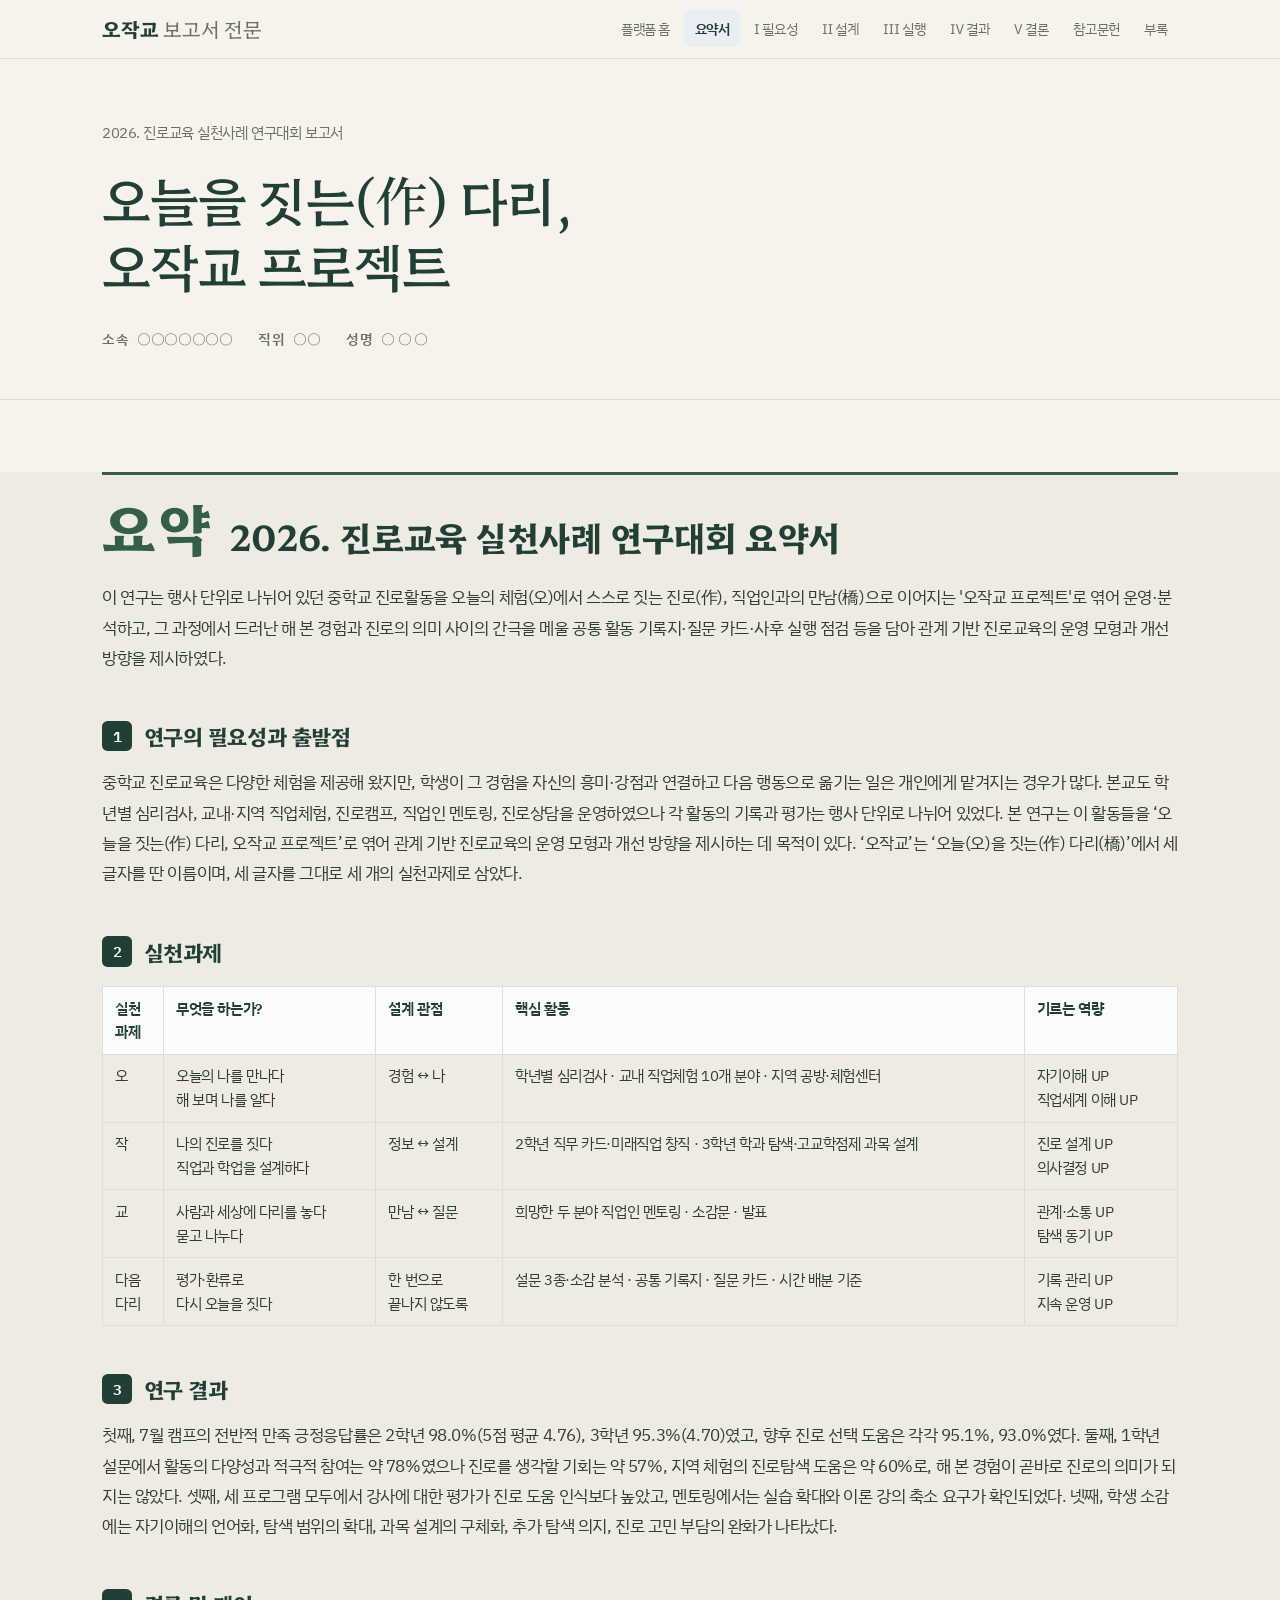
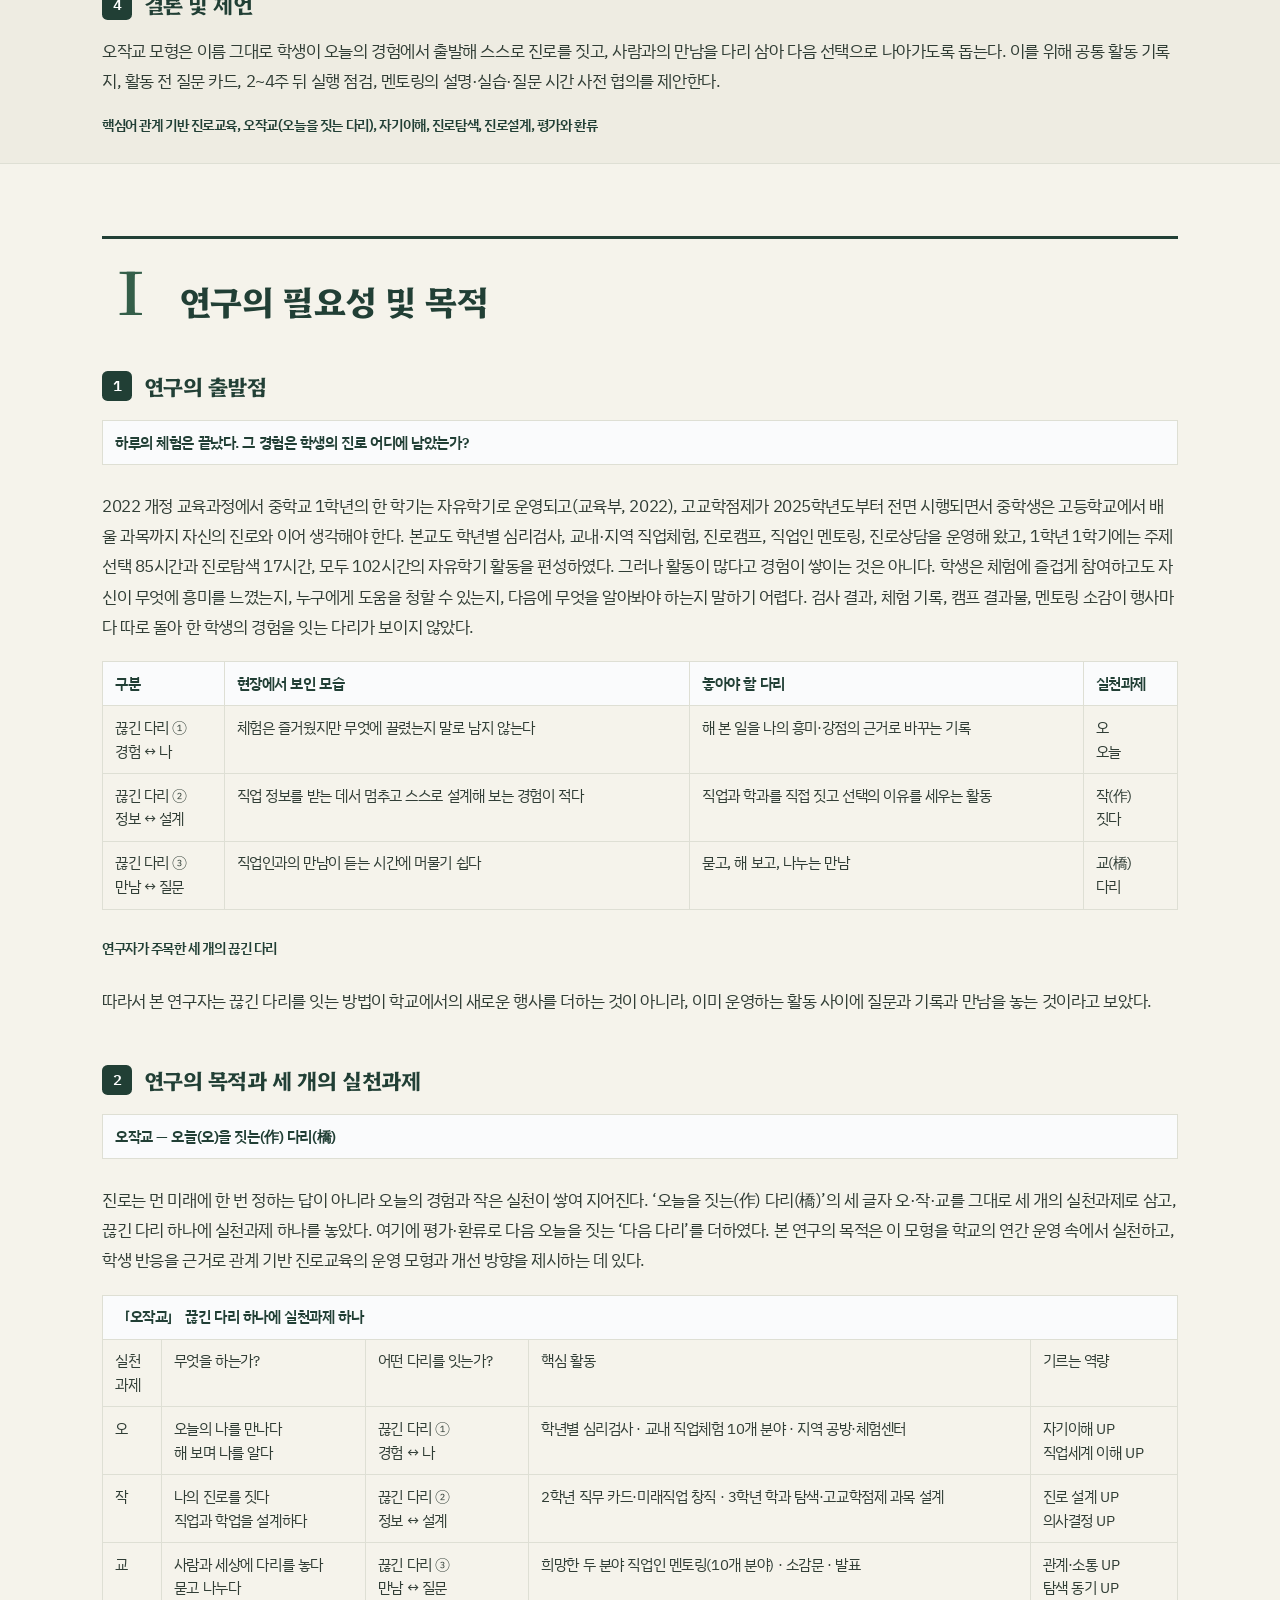
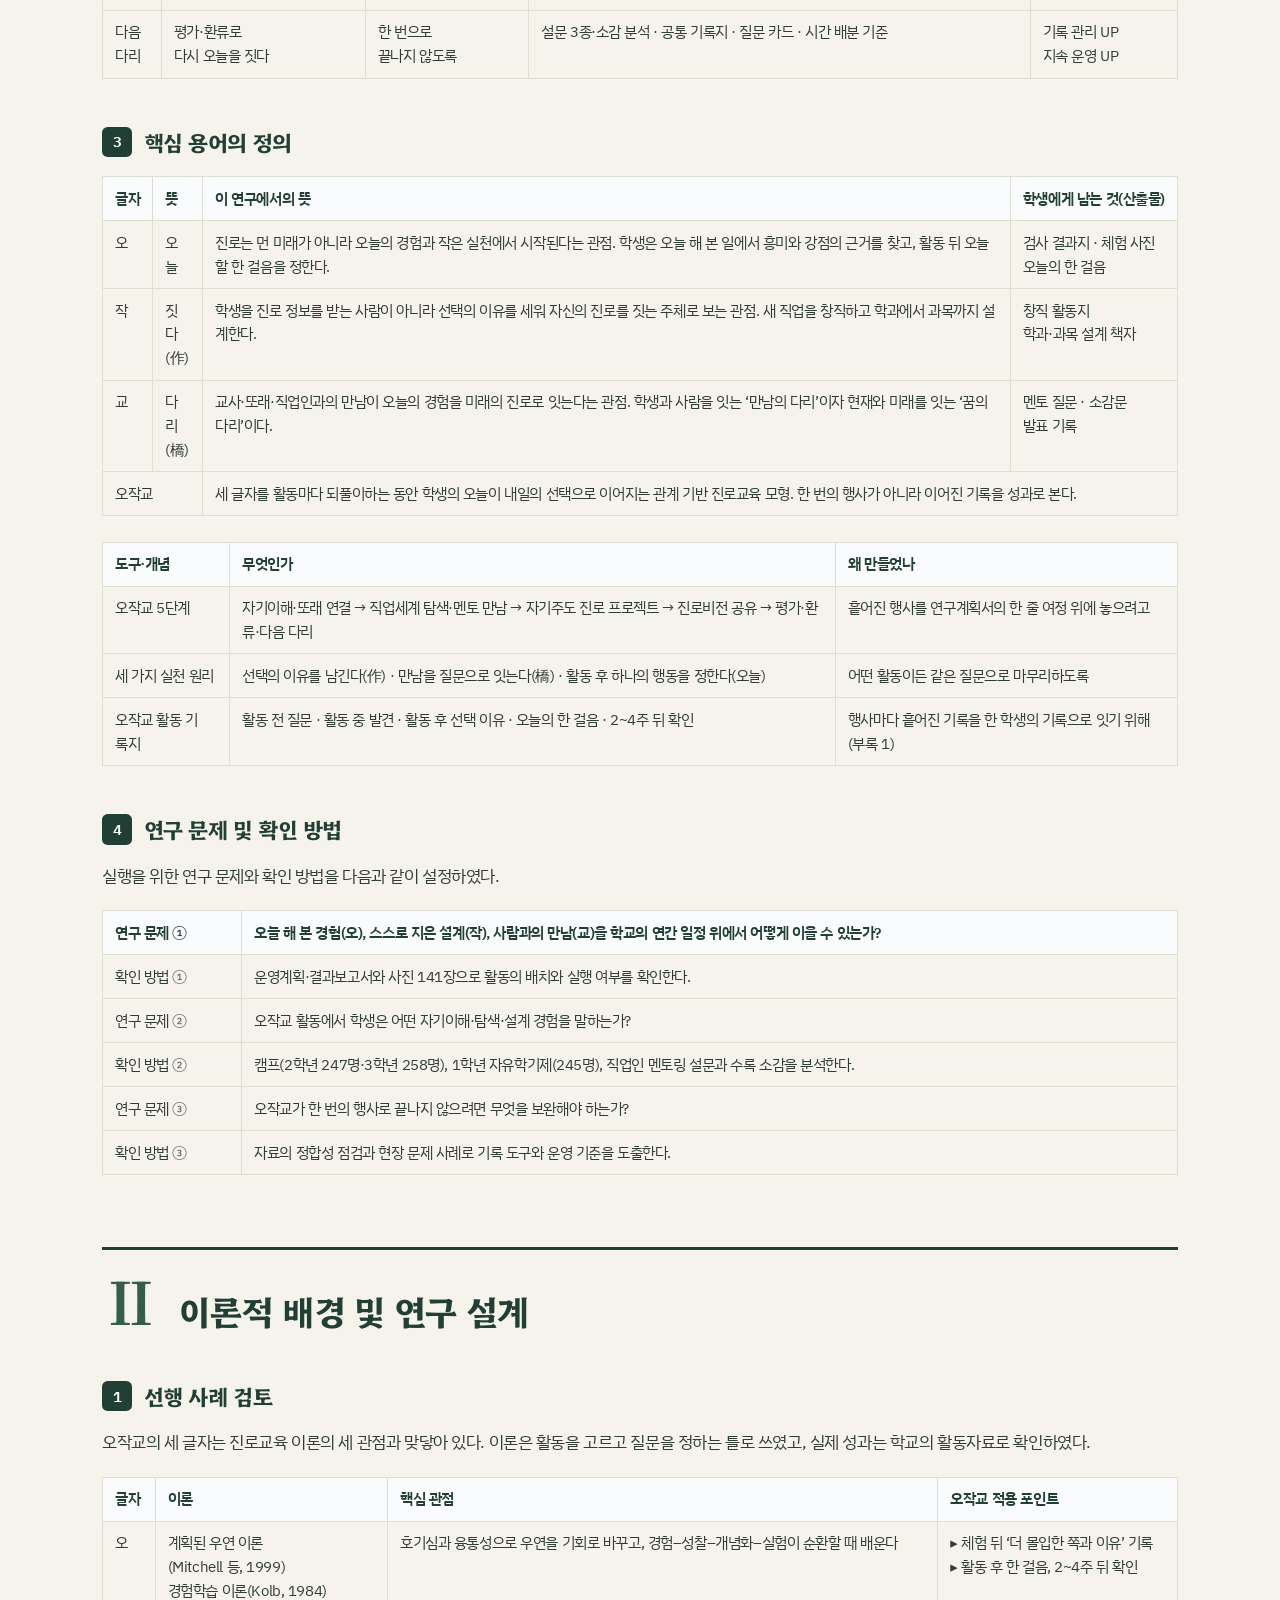
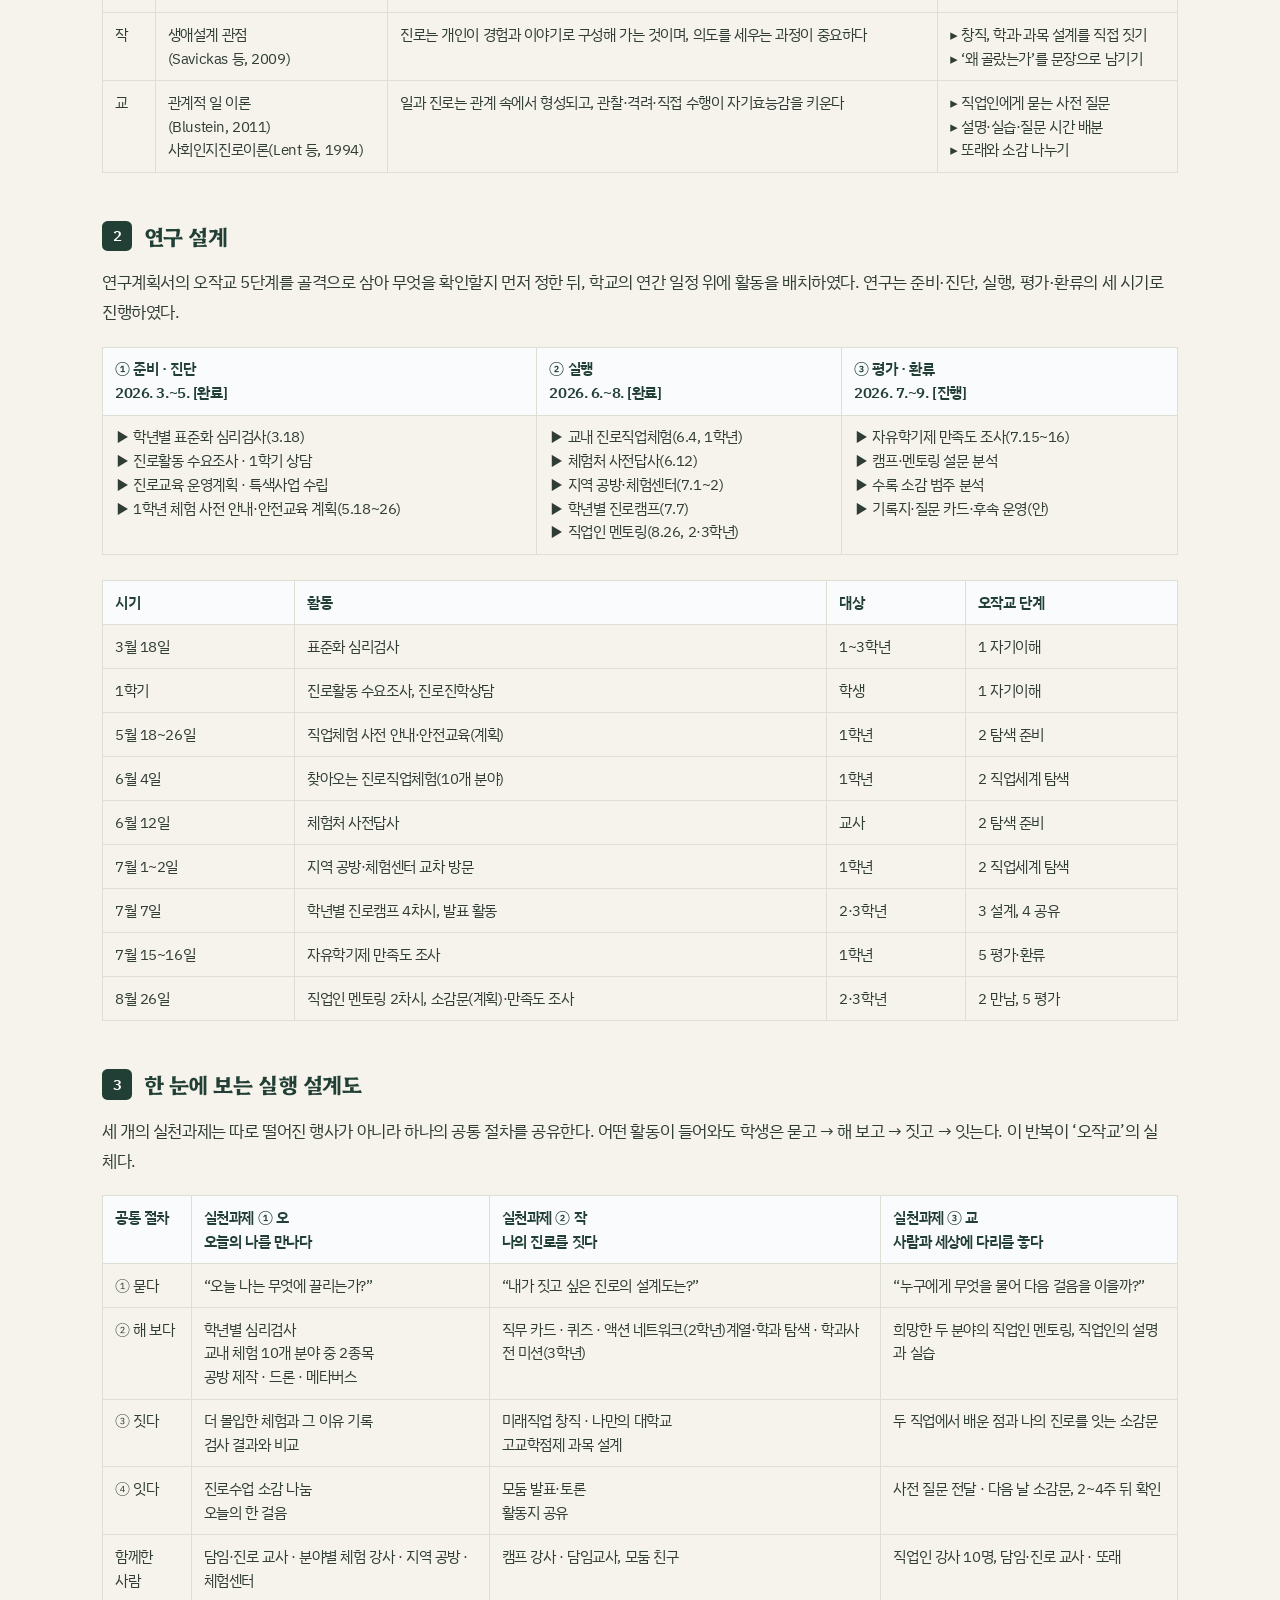
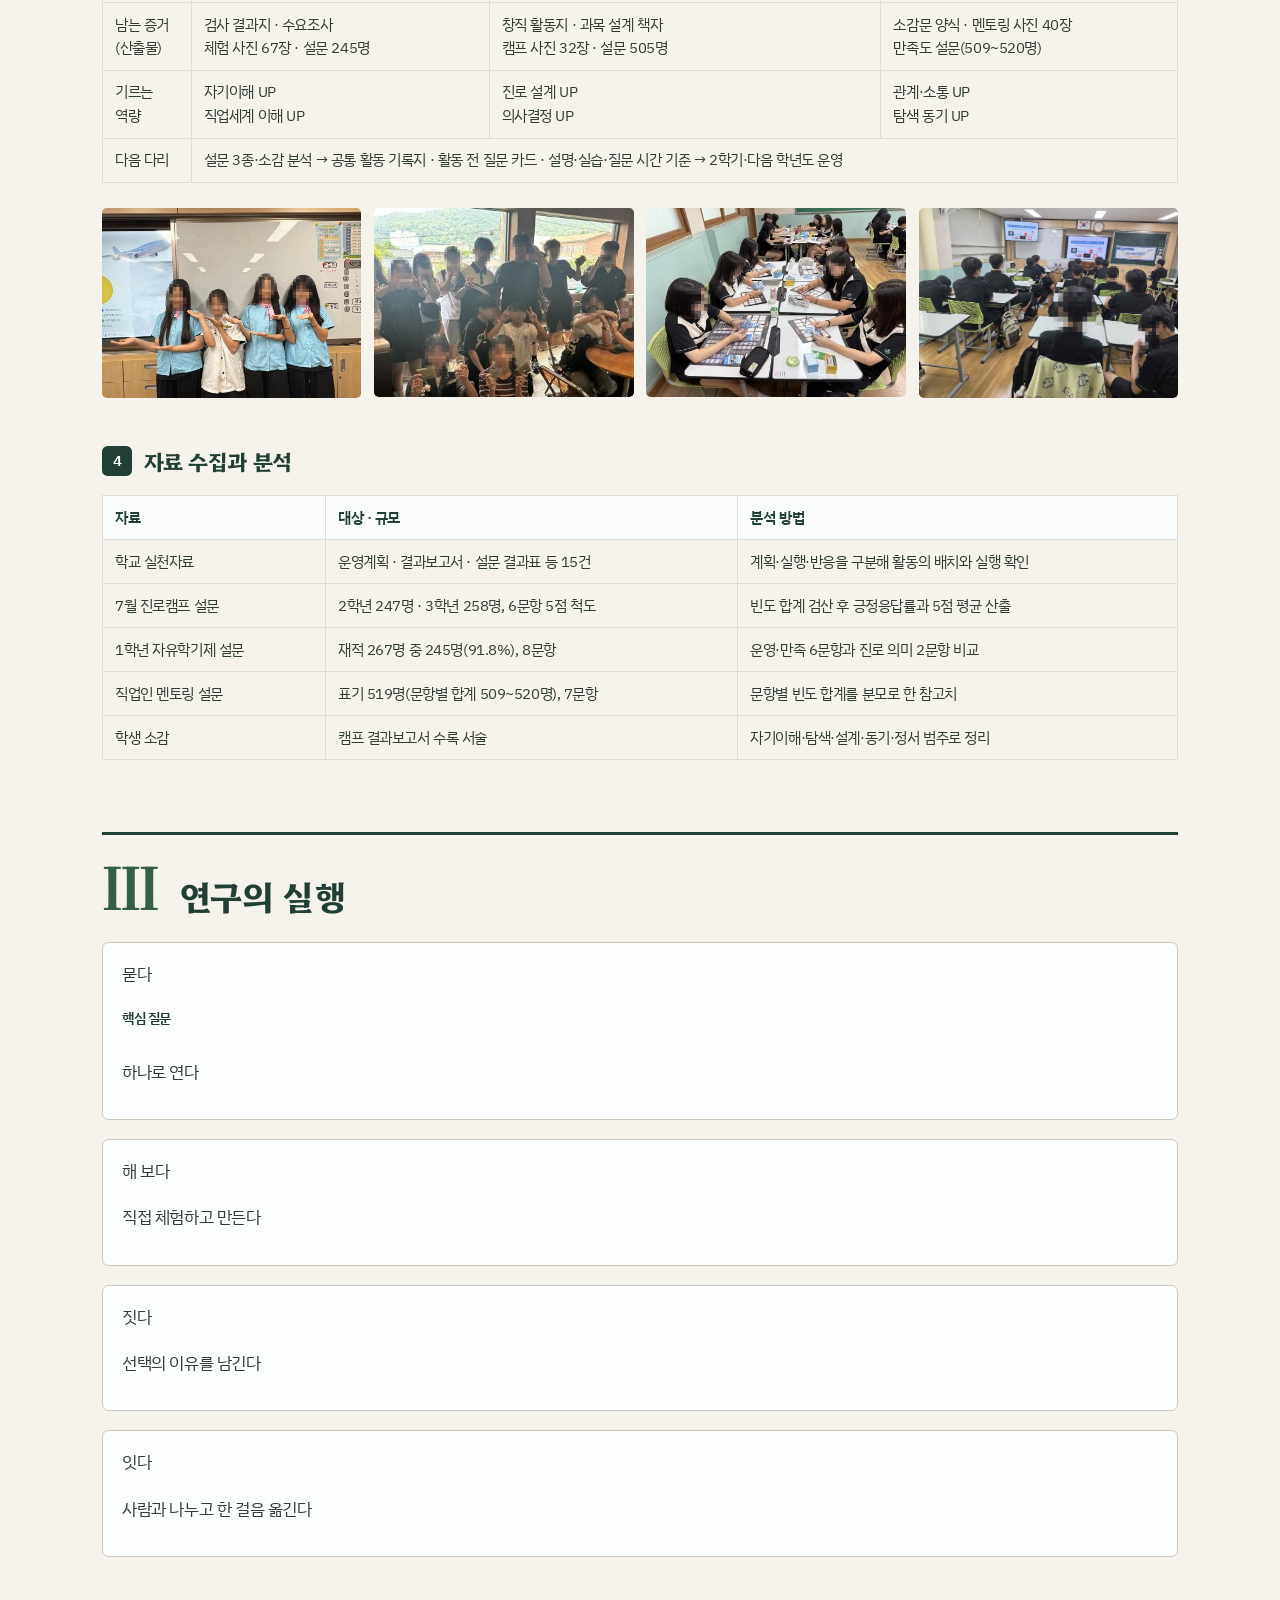
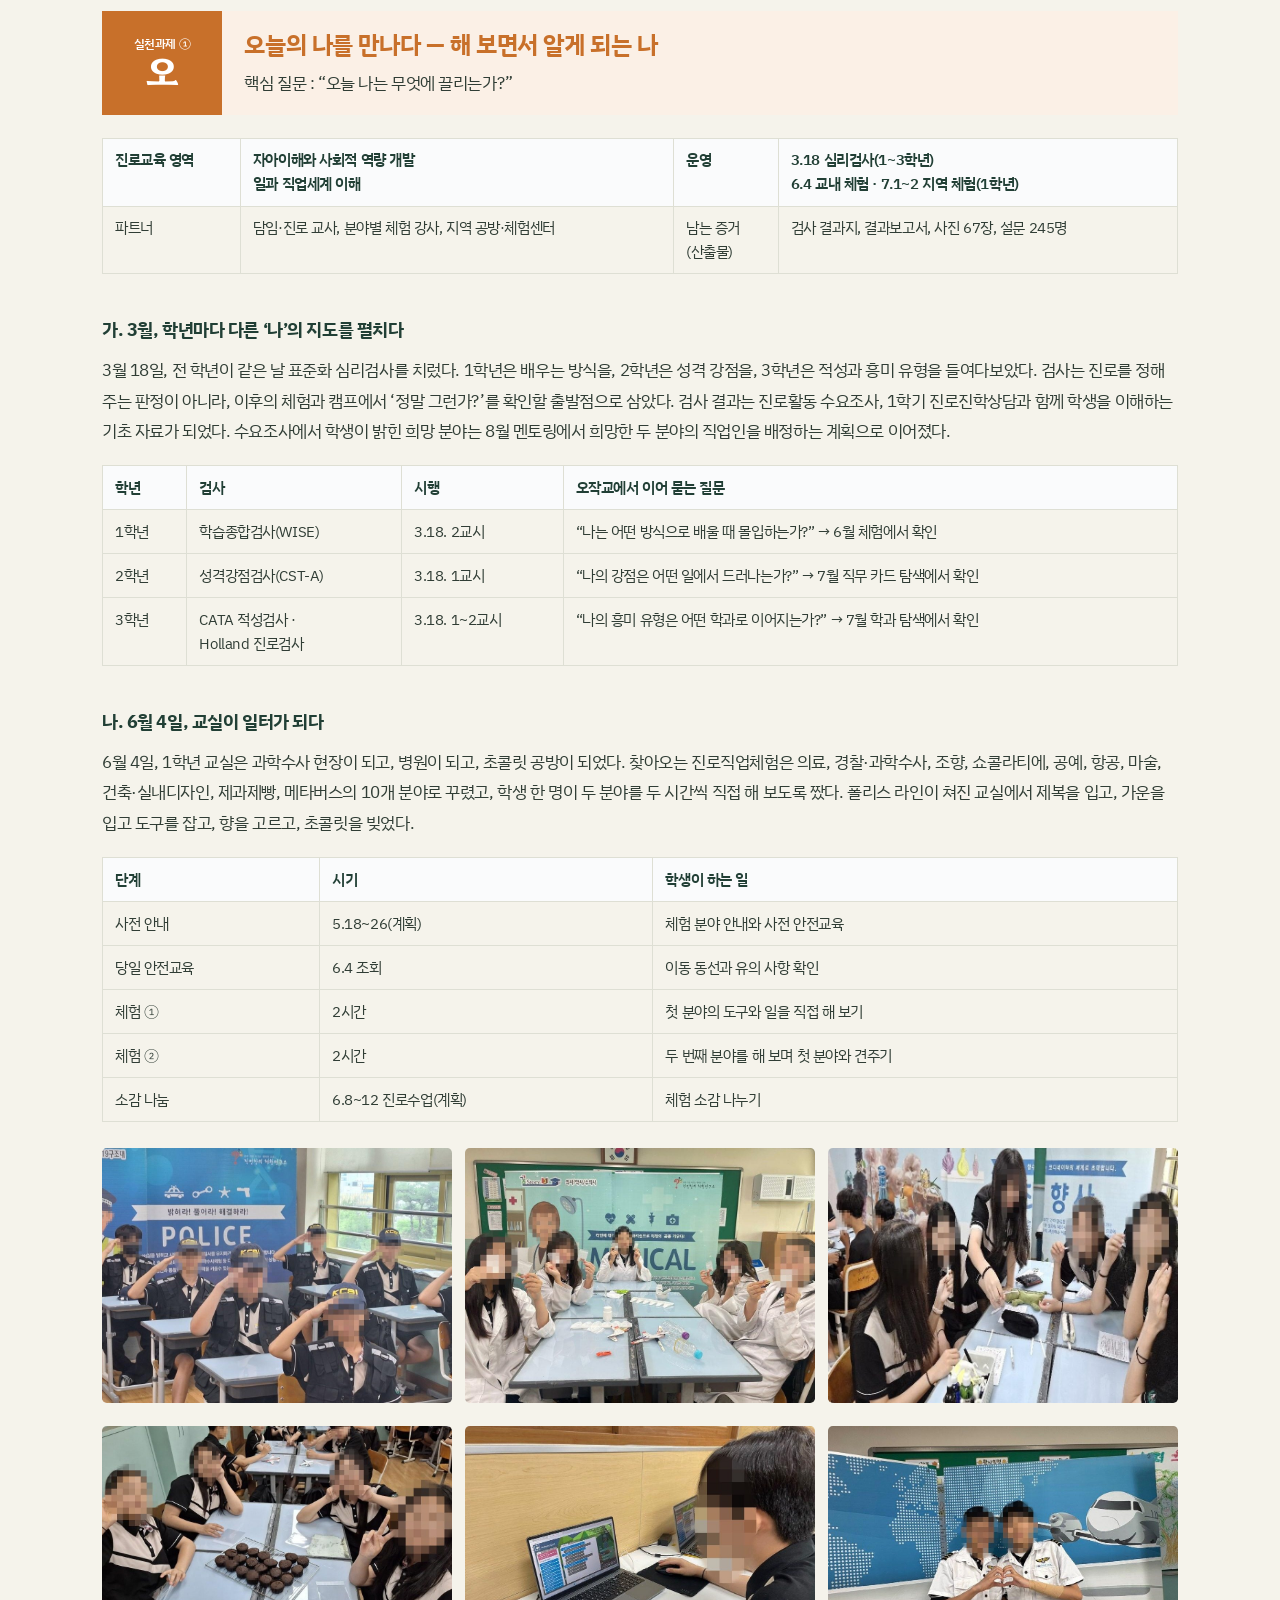
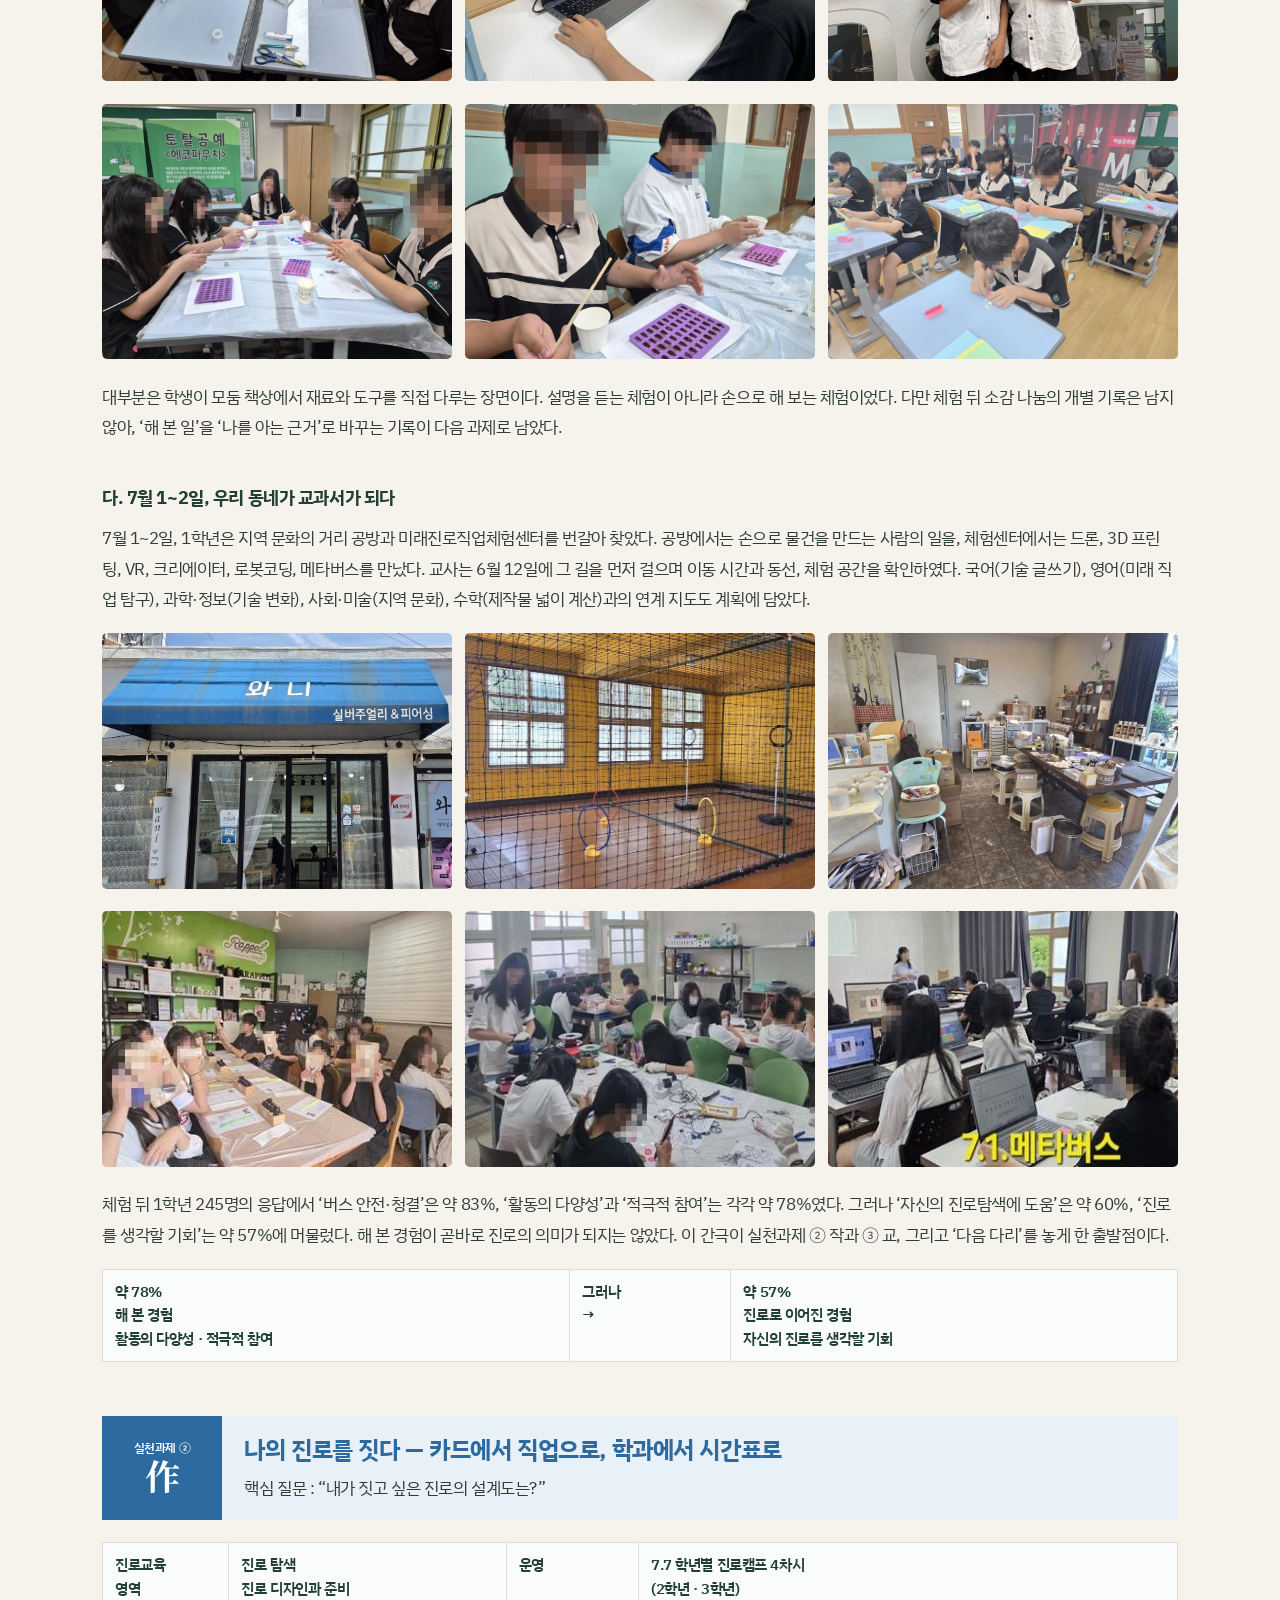
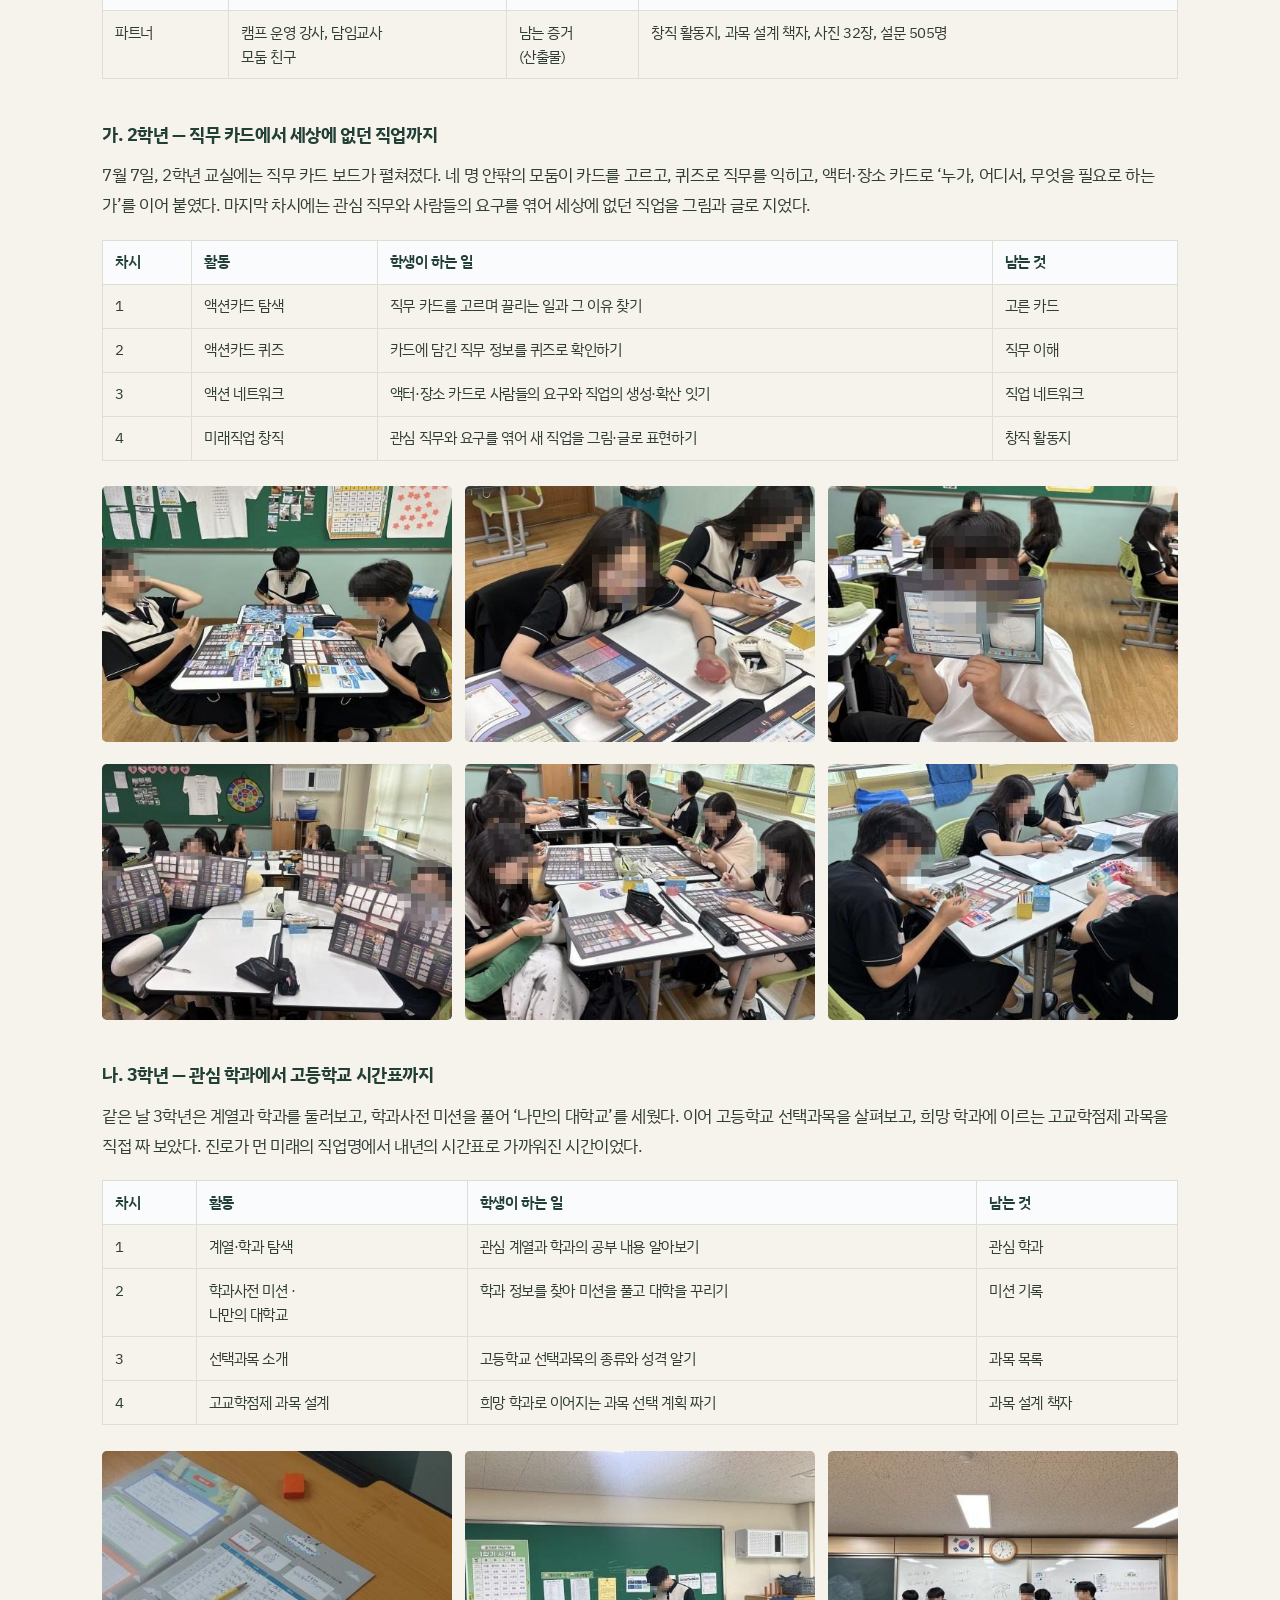
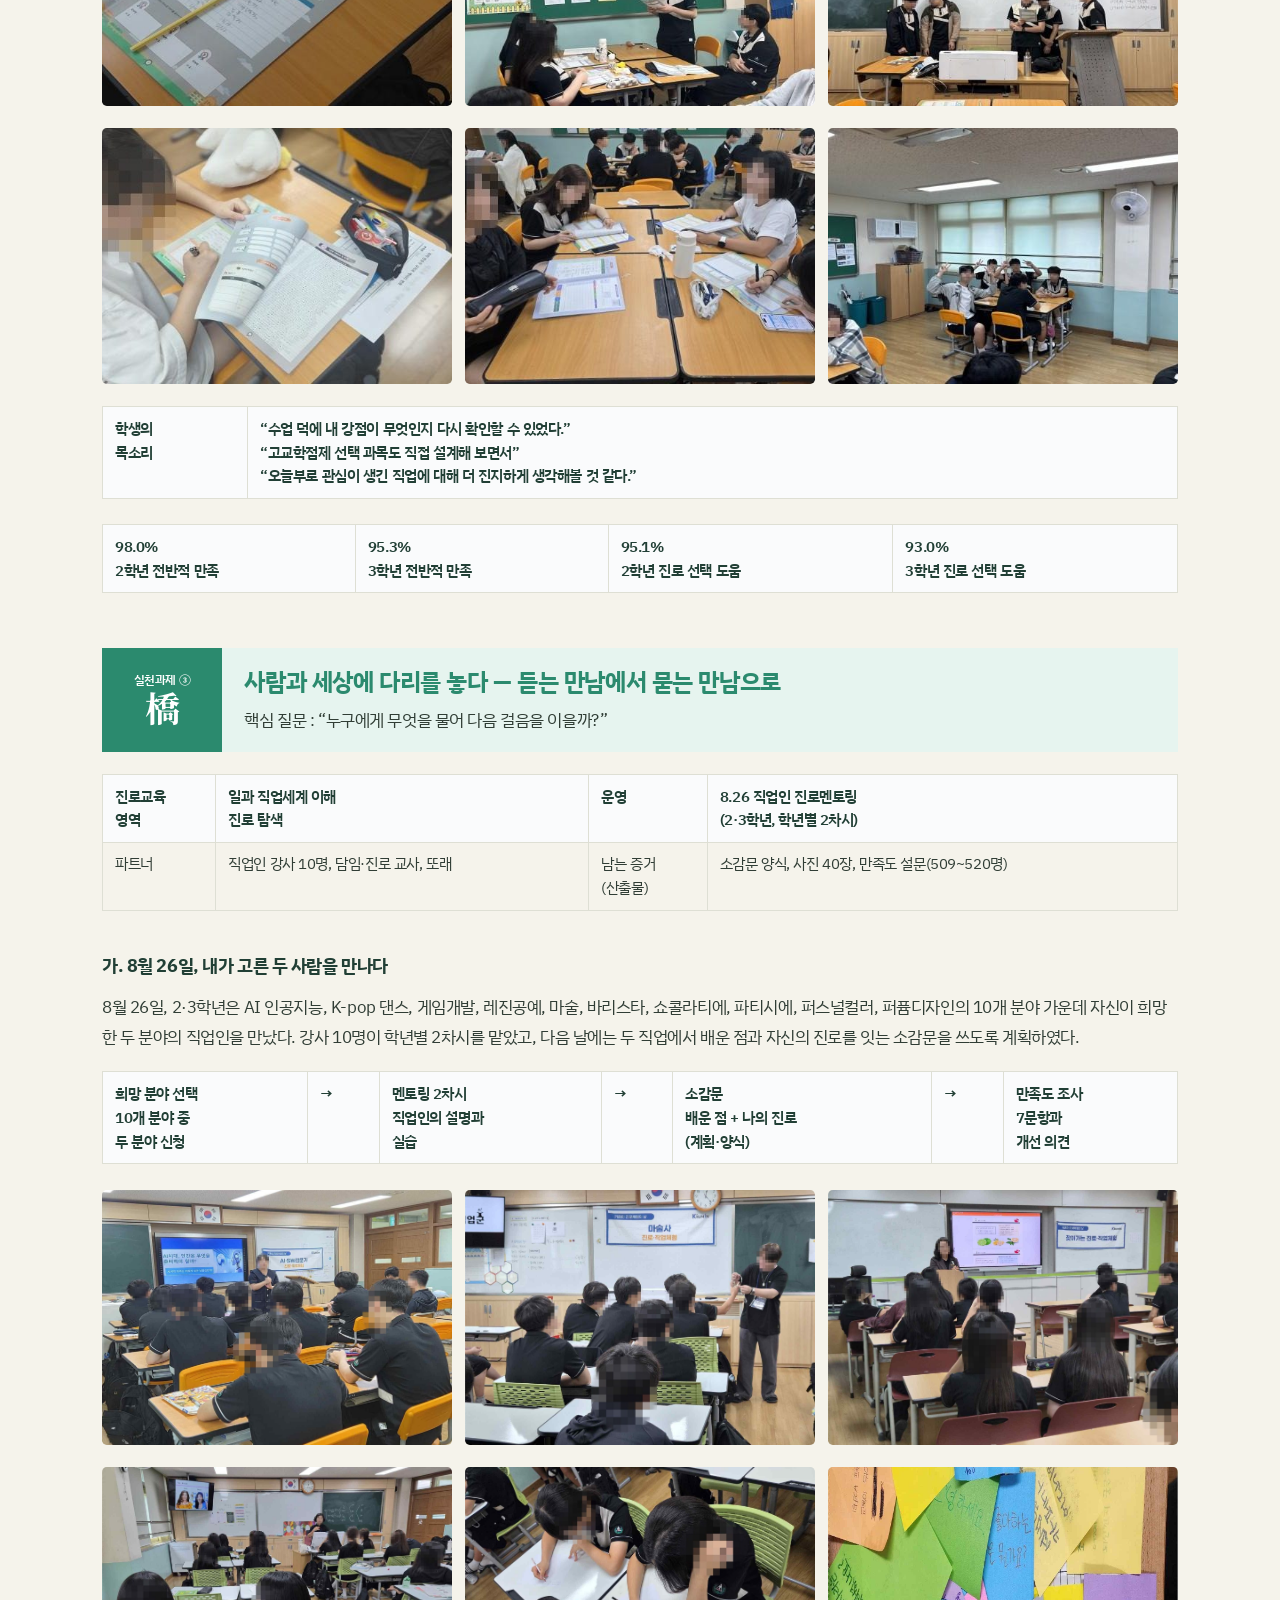
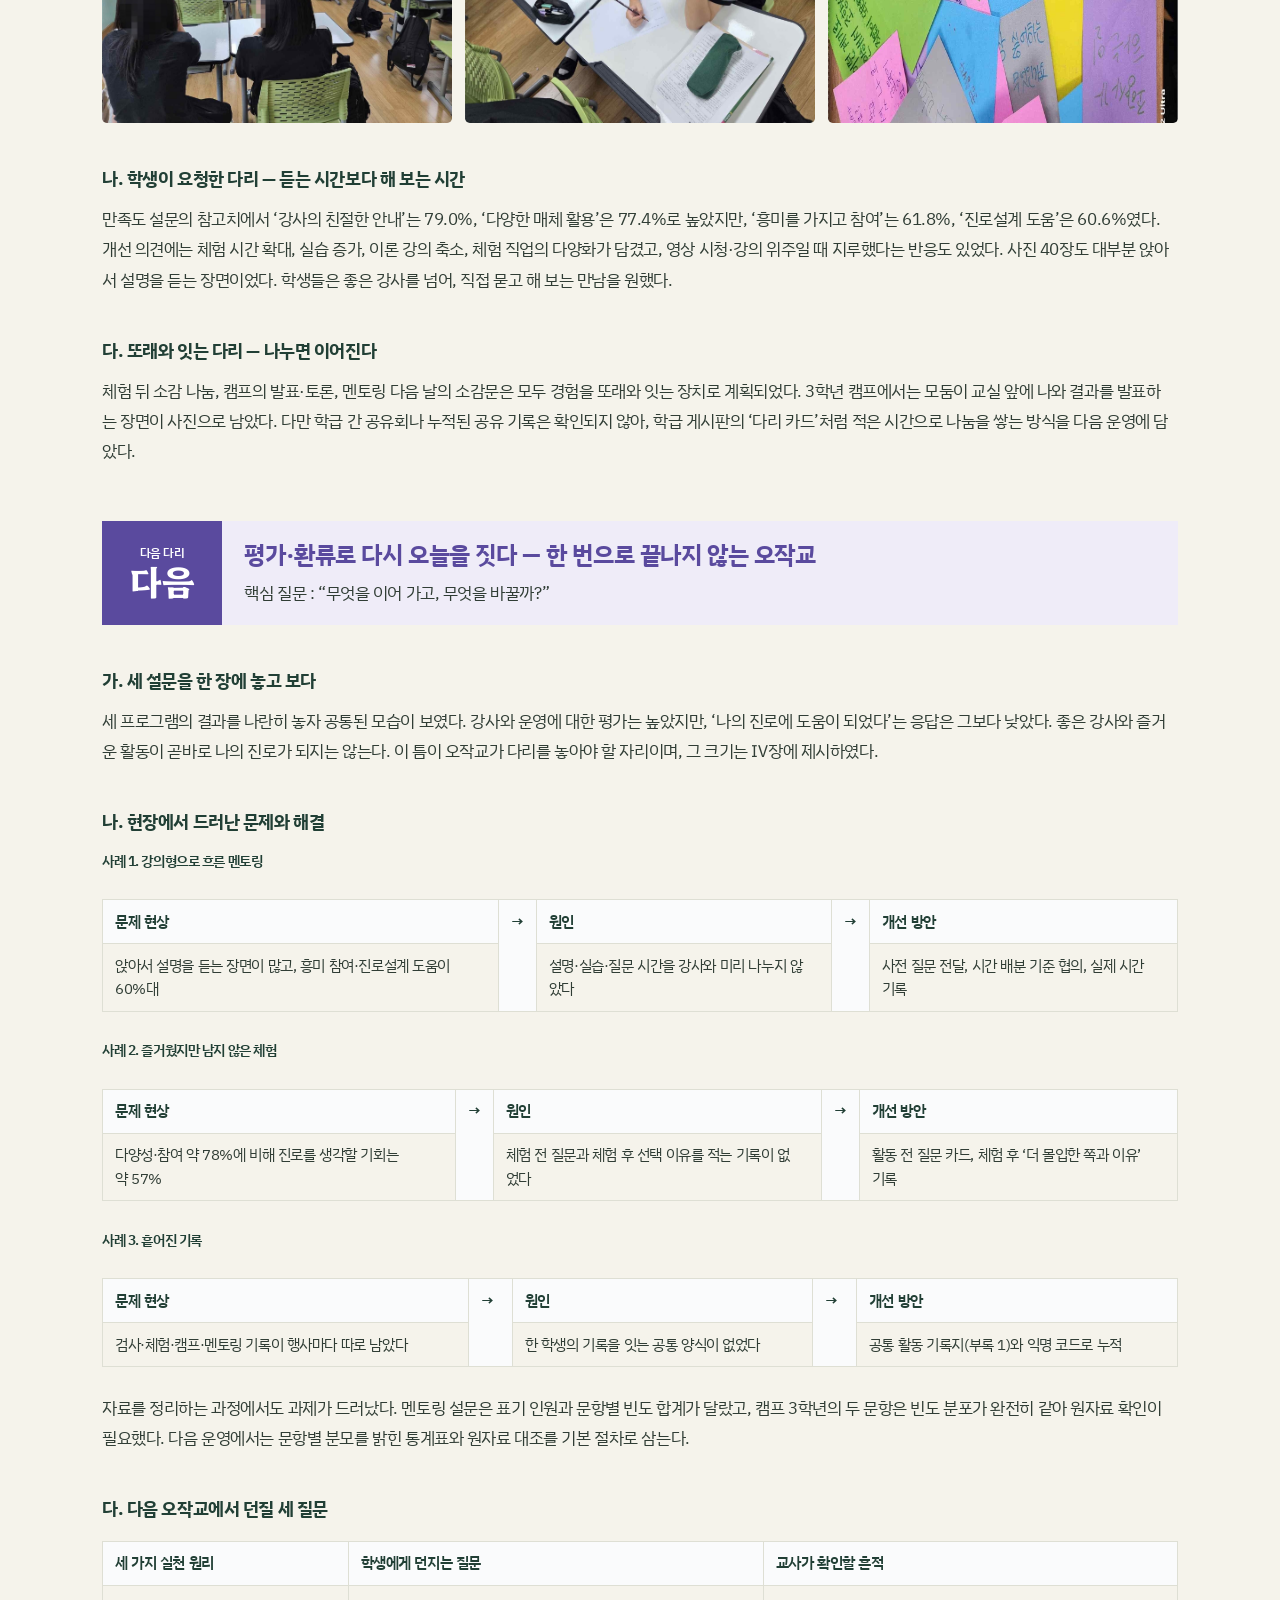
==== commit 0d1804b2: "Add files via upload" ====
--- a/report.html
+++ b/report.html
@@ -365,7 +365,7 @@
 <section id="summary" class="band"><div class="wrap sum"><header class="chap"><span class="num">요약</span><div><h2>2026. 진로교육 실천사례 연구대회 요약서</h2></div></header><p>이 연구는 행사 단위로 나뉘어 있던 중학교 진로활동을 오늘의 체험(오)에서 스스로 짓는 진로(作), 직업인과의 만남(橋)으로 이어지는 '오작교 프로젝트'로 엮어 운영·분석하고, 그 과정에서 드러난 해 본 경험과 진로의 의미 사이의 간극을 메울 공통 활동 기록지·질문 카드·사후 실행 점검 등을 담아 관계 기반 진로교육의 운영 모형과 개선 방향을 제시하였다.</p><h3 class="sec"><span class="n">1</span>연구의 필요성과 출발점</h3><p>중학교 진로교육은 다양한 체험을 제공해 왔지만, 학생이 그 경험을 자신의 흥미·강점과 연결하고 다음 행동으로 옮기는 일은 개인에게 맡겨지는 경우가 많다. 본교도 학년별 심리검사, 교내·지역 직업체험, 진로캠프, 직업인 멘토링, 진로상담을 운영하였으나 각 활동의 기록과 평가는 행사 단위로 나뉘어 있었다. 본 연구는 이 활동들을 ‘오늘을 짓는(作) 다리, 오작교 프로젝트’로 엮어 관계 기반 진로교육의 운영 모형과 개선 방향을 제시하는 데 목적이 있다. ‘오작교’는 ‘오늘(오)을 짓는(作) 다리(橋)’에서 세 글자를 딴 이름이며, 세 글자를 그대로 세 개의 실천과제로 삼았다.</p><h3 class="sec"><span class="n">2</span>실천과제</h3><div class="tw"><table class="narrow"><tr><th>실천<br>과제</th><th>무엇을 하는가?</th><th>설계 관점</th><th>핵심 활동</th><th>기르는 역량</th></tr><tr><td>오</td><td>오늘의 나를 만나다<br>해 보며 나를 알다</td><td>경험 ↔ 나</td><td>학년별 심리검사 · 교내 직업체험 10개 분야 · 지역 공방·체험센터</td><td>자기이해 UP<br>직업세계 이해 UP</td></tr><tr><td>작</td><td>나의 진로를 짓다<br>직업과 학업을 설계하다</td><td>정보 ↔ 설계</td><td>2학년 직무 카드·미래직업 창직 · 3학년 학과 탐색·고교학점제 과목 설계</td><td>진로 설계 UP<br>의사결정 UP</td></tr><tr><td>교</td><td>사람과 세상에 다리를 놓다<br>묻고 나누다</td><td>만남 ↔ 질문</td><td>희망한 두 분야 직업인 멘토링 · 소감문 · 발표</td><td>관계·소통 UP<br>탐색 동기 UP</td></tr><tr><td>다음<br>다리</td><td>평가·환류로<br>다시 오늘을 짓다</td><td>한 번으로<br>끝나지 않도록</td><td>설문 3종·소감 분석 · 공통 기록지 · 질문 카드 · 시간 배분 기준</td><td>기록 관리 UP<br>지속 운영 UP</td></tr></table></div><h3 class="sec"><span class="n">3</span>연구 결과</h3><p>첫째, 7월 캠프의 전반적 만족 긍정응답률은 2학년 98.0%(5점 평균 4.76), 3학년 95.3%(4.70)였고, 향후 진로 선택 도움은 각각 95.1%, 93.0%였다. 둘째, 1학년 설문에서 활동의 다양성과 적극적 참여는 약 78%였으나 진로를 생각할 기회는 약 57%, 지역 체험의 진로탐색 도움은 약 60%로, 해 본 경험이 곧바로 진로의 의미가 되지는 않았다. 셋째, 세 프로그램 모두에서 강사에 대한 평가가 진로 도움 인식보다 높았고, 멘토링에서는 실습 확대와 이론 강의 축소 요구가 확인되었다. 넷째, 학생 소감에는 자기이해의 언어화, 탐색 범위의 확대, 과목 설계의 구체화, 추가 탐색 의지, 진로 고민 부담의 완화가 나타났다.</p><h3 class="sec"><span class="n">4</span>결론 및 제언</h3><p>오작교 모형은 이름 그대로 학생이 오늘의 경험에서 출발해 스스로 진로를 짓고, 사람과의 만남을 다리 삼아 다음 선택으로 나아가도록 돕는다. 이를 위해 공통 활동 기록지, 활동 전 질문 카드, 2~4주 뒤 실행 점검, 멘토링의 설명·실습·질문 시간 사전 협의를 제안한다.</p><p class="cap" style="text-align:left;font-weight:600;color:var(--ink)">핵심어 관계 기반 진로교육, 오작교(오늘을 짓는 다리), 자기이해, 진로탐색, 진로설계, 평가와 환류</p></div></section>
 <div class="wrap">
 <section><header class="chap" id="ch1"><span class="num">Ⅰ</span><h2>연구의 필요성 및 목적</h2></header><h3 class="sec"><span class="n">1</span>연구의 출발점</h3><div class="tw"><table class="narrow"><tr><th>하루의 체험은 끝났다. 그 경험은 학생의 진로 어디에 남았는가?</th></tr></table></div><p>2022 개정 교육과정에서 중학교 1학년의 한 학기는 자유학기로 운영되고(교육부, 2022), 고교학점제가 2025학년도부터 전면 시행되면서 중학생은 고등학교에서 배울 과목까지 자신의 진로와 이어 생각해야 한다. 본교도 학년별 심리검사, 교내·지역 직업체험, 진로캠프, 직업인 멘토링, 진로상담을 운영해 왔고, 1학년 1학기에는 주제선택 85시간과 진로탐색 17시간, 모두 102시간의 자유학기 활동을 편성하였다. 그러나 활동이 많다고 경험이 쌓이는 것은 아니다. 학생은 체험에 즐겁게 참여하고도 자신이 무엇에 흥미를 느꼈는지, 누구에게 도움을 청할 수 있는지, 다음에 무엇을 알아봐야 하는지 말하기 어렵다. 검사 결과, 체험 기록, 캠프 결과물, 멘토링 소감이 행사마다 따로 돌아 한 학생의 경험을 잇는 다리가 보이지 않았다.</p><div class="tw"><table class="narrow"><tr><th>구분</th><th>현장에서 보인 모습</th><th>놓아야 할 다리</th><th>실천과제</th></tr><tr><td>끊긴 다리 ①<br>경험 ↔ 나</td><td>체험은 즐거웠지만 무엇에 끌렸는지 말로 남지 않는다</td><td>해 본 일을 나의 흥미·강점의 근거로 바꾸는 기록</td><td>오<br>오늘</td></tr><tr><td>끊긴 다리 ②<br>정보 ↔ 설계</td><td>직업 정보를 받는 데서 멈추고 스스로 설계해 보는 경험이 적다</td><td>직업과 학과를 직접 짓고 선택의 이유를 세우는 활동</td><td>작(作)<br>짓다</td></tr><tr><td>끊긴 다리 ③<br>만남 ↔ 질문</td><td>직업인과의 만남이 듣는 시간에 머물기 쉽다</td><td>묻고, 해 보고, 나누는 만남</td><td>교(橋)<br>다리</td></tr></table></div><p class="cap" style="text-align:left;font-weight:600;color:var(--ink)">연구자가 주목한 세 개의 끊긴 다리</p><p>따라서 본 연구자는 끊긴 다리를 잇는 방법이 학교에서의 새로운 행사를 더하는 것이 아니라, 이미 운영하는 활동 사이에 질문과 기록과 만남을 놓는 것이라고 보았다.</p><h3 class="sec"><span class="n">2</span>연구의 목적과 세 개의 실천과제</h3><div class="tw"><table class="narrow"><tr><th>오작교 — 오늘(오)을 짓는(作) 다리(橋)</th></tr></table></div><p>진로는 먼 미래에 한 번 정하는 답이 아니라 오늘의 경험과 작은 실천이 쌓여 지어진다. ‘오늘을 짓는(作) 다리(橋)’의 세 글자 오·작·교를 그대로 세 개의 실천과제로 삼고, 끊긴 다리 하나에 실천과제 하나를 놓았다. 여기에 평가·환류로 다음 오늘을 짓는 ‘다음 다리’를 더하였다. 본 연구의 목적은 이 모형을 학교의 연간 운영 속에서 실천하고, 학생 반응을 근거로 관계 기반 진로교육의 운영 모형과 개선 방향을 제시하는 데 있다.</p><div class="tw"><table class="narrow"><tr><th colspan="5">「오작교」 끊긴 다리 하나에 실천과제 하나</th></tr><tr><td>실천<br>과제</td><td>무엇을 하는가?</td><td>어떤 다리를 잇는가?</td><td>핵심 활동</td><td>기르는 역량</td></tr><tr><td>오</td><td>오늘의 나를 만나다<br>해 보며 나를 알다</td><td>끊긴 다리 ①<br>경험 ↔ 나</td><td>학년별 심리검사 · 교내 직업체험 10개 분야 · 지역 공방·체험센터</td><td>자기이해 UP<br>직업세계 이해 UP</td></tr><tr><td>작</td><td>나의 진로를 짓다<br>직업과 학업을 설계하다</td><td>끊긴 다리 ②<br>정보 ↔ 설계</td><td>2학년 직무 카드·미래직업 창직 · 3학년 학과 탐색·고교학점제 과목 설계</td><td>진로 설계 UP<br>의사결정 UP</td></tr><tr><td>교</td><td>사람과 세상에 다리를 놓다<br>묻고 나누다</td><td>끊긴 다리 ③<br>만남 ↔ 질문</td><td>희망한 두 분야 직업인 멘토링(10개 분야) · 소감문 · 발표</td><td>관계·소통 UP<br>탐색 동기 UP</td></tr><tr><td>다음<br>다리</td><td>평가·환류로<br>다시 오늘을 짓다</td><td>한 번으로<br>끝나지 않도록</td><td>설문 3종·소감 분석 · 공통 기록지 · 질문 카드 · 시간 배분 기준</td><td>기록 관리 UP<br>지속 운영 UP</td></tr></table></div><h3 class="sec"><span class="n">3</span>핵심 용어의 정의</h3><div class="tw"><table class="narrow"><tr><th>글자</th><th>뜻</th><th>이 연구에서의 뜻</th><th>학생에게 남는 것(산출물)</th></tr><tr><td>오</td><td>오늘</td><td>진로는 먼 미래가 아니라 오늘의 경험과 작은 실천에서 시작된다는 관점. 학생은 오늘 해 본 일에서 흥미와 강점의 근거를 찾고, 활동 뒤 오늘 할 한 걸음을 정한다.</td><td>검사 결과지 · 체험 사진<br>오늘의 한 걸음</td></tr><tr><td>작</td><td>짓다<br>(作)</td><td>학생을 진로 정보를 받는 사람이 아니라 선택의 이유를 세워 자신의 진로를 짓는 주체로 보는 관점. 새 직업을 창직하고 학과에서 과목까지 설계한다.</td><td>창직 활동지<br>학과·과목 설계 책자</td></tr><tr><td>교</td><td>다리<br>(橋)</td><td>교사·또래·직업인과의 만남이 오늘의 경험을 미래의 진로로 잇는다는 관점. 학생과 사람을 잇는 ‘만남의 다리’이자 현재와 미래를 잇는 ‘꿈의 다리’이다.</td><td>멘토 질문 · 소감문<br>발표 기록</td></tr><tr><td colspan="2">오작교</td><td colspan="2">세 글자를 활동마다 되풀이하는 동안 학생의 오늘이 내일의 선택으로 이어지는 관계 기반 진로교육 모형. 한 번의 행사가 아니라 이어진 기록을 성과로 본다.</td></tr></table></div><div class="tw"><table class="narrow"><tr><th>도구·개념</th><th>무엇인가</th><th>왜 만들었나</th></tr><tr><td>오작교 5단계</td><td>자기이해·또래 연결 → 직업세계 탐색·멘토 만남 → 자기주도 진로 프로젝트 → 진로비전 공유 → 평가·환류·다음 다리</td><td>흩어진 행사를 연구계획서의 한 줄 여정 위에 놓으려고</td></tr><tr><td>세 가지 실천 원리</td><td>선택의 이유를 남긴다(作) · 만남을 질문으로 잇는다(橋) · 활동 후 하나의 행동을 정한다(오늘)</td><td>어떤 활동이든 같은 질문으로 마무리하도록</td></tr><tr><td>오작교 활동 기록지</td><td>활동 전 질문 · 활동 중 발견 · 활동 후 선택 이유 · 오늘의 한 걸음 · 2~4주 뒤 확인</td><td>행사마다 흩어진 기록을 한 학생의 기록으로 잇기 위해(부록 1)</td></tr></table></div><h3 class="sec"><span class="n">4</span>연구 문제 및 확인 방법</h3><p>실행을 위한 연구 문제와 확인 방법을 다음과 같이 설정하였다.</p><div class="tw"><table class="narrow"><tr><th>연구 문제 ①</th><th>오늘 해 본 경험(오), 스스로 지은 설계(작), 사람과의 만남(교)을 학교의 연간 일정 위에서 어떻게 이을 수 있는가?</th></tr><tr><td>확인 방법 ①</td><td>운영계획·결과보고서와 사진 141장으로 활동의 배치와 실행 여부를 확인한다.</td></tr><tr><td>연구 문제 ②</td><td>오작교 활동에서 학생은 어떤 자기이해·탐색·설계 경험을 말하는가?</td></tr><tr><td>확인 방법 ②</td><td>캠프(2학년 247명·3학년 258명), 1학년 자유학기제(245명), 직업인 멘토링 설문과 수록 소감을 분석한다.</td></tr><tr><td>연구 문제 ③</td><td>오작교가 한 번의 행사로 끝나지 않으려면 무엇을 보완해야 하는가?</td></tr><tr><td>확인 방법 ③</td><td>자료의 정합성 점검과 현장 문제 사례로 기록 도구와 운영 기준을 도출한다.</td></tr></table></div><header class="chap" id="ch2"><span class="num">Ⅱ</span><h2>이론적 배경 및 연구 설계</h2></header><h3 class="sec"><span class="n">1</span>선행 사례 검토</h3><p>오작교의 세 글자는 진로교육 이론의 세 관점과 맞닿아 있다. 이론은 활동을 고르고 질문을 정하는 틀로 쓰였고, 실제 성과는 학교의 활동자료로 확인하였다.</p><div class="tw"><table class="narrow"><tr><th>글자</th><th>이론</th><th>핵심 관점</th><th>오작교 적용 포인트</th></tr><tr><td>오</td><td>계획된 우연 이론<br>(Mitchell 등, 1999)<br>경험학습 이론(Kolb, 1984)</td><td>호기심과 융통성으로 우연을 기회로 바꾸고, 경험–성찰–개념화–실험이 순환할 때 배운다</td><td>▸ 체험 뒤 ‘더 몰입한 쪽과 이유’ 기록<br>▸ 활동 후 한 걸음, 2~4주 뒤 확인</td></tr><tr><td>작</td><td>생애설계 관점<br>(Savickas 등, 2009)</td><td>진로는 개인이 경험과 이야기로 구성해 가는 것이며, 의도를 세우는 과정이 중요하다</td><td>▸ 창직, 학과·과목 설계를 직접 짓기<br>▸ ‘왜 골랐는가’를 문장으로 남기기</td></tr><tr><td>교</td><td>관계적 일 이론<br>(Blustein, 2011)<br>사회인지진로이론(Lent 등, 1994)</td><td>일과 진로는 관계 속에서 형성되고, 관찰·격려·직접 수행이 자기효능감을 키운다</td><td>▸ 직업인에게 묻는 사전 질문<br>▸ 설명·실습·질문 시간 배분<br>▸ 또래와 소감 나누기</td></tr></table></div><h3 class="sec"><span class="n">2</span>연구 설계</h3><p>연구계획서의 오작교 5단계를 골격으로 삼아 무엇을 확인할지 먼저 정한 뒤, 학교의 연간 일정 위에 활동을 배치하였다. 연구는 준비·진단, 실행, 평가·환류의 세 시기로 진행하였다.</p><div class="tw"><table class="narrow"><tr><th>① 준비 · 진단<br>2026. 3.~5. [완료]</th><th>② 실행<br>2026. 6.~8. [완료]</th><th>③ 평가 · 환류<br>2026. 7.~9. [진행]</th></tr><tr><td>▶ 학년별 표준화 심리검사(3.18)<br>▶ 진로활동 수요조사 · 1학기 상담<br>▶ 진로교육 운영계획 · 특색사업 수립<br>▶ 1학년 체험 사전 안내·안전교육 계획(5.18~26)</td><td>▶ 교내 진로직업체험(6.4, 1학년)<br>▶ 체험처 사전답사(6.12)<br>▶ 지역 공방·체험센터(7.1~2)<br>▶ 학년별 진로캠프(7.7)<br>▶ 직업인 멘토링(8.26, 2·3학년)</td><td>▶ 자유학기제 만족도 조사(7.15~16)<br>▶ 캠프·멘토링 설문 분석<br>▶ 수록 소감 범주 분석<br>▶ 기록지·질문 카드·후속 운영(안)</td></tr></table></div><div class="tw"><table class="narrow"><tr><th>시기</th><th>활동</th><th>대상</th><th>오작교 단계</th></tr><tr><td>3월 18일</td><td>표준화 심리검사</td><td>1~3학년</td><td>1 자기이해</td></tr><tr><td>1학기</td><td>진로활동 수요조사, 진로진학상담</td><td>학생</td><td>1 자기이해</td></tr><tr><td>5월 18~26일</td><td>직업체험 사전 안내·안전교육(계획)</td><td>1학년</td><td>2 탐색 준비</td></tr><tr><td>6월 4일</td><td>찾아오는 진로직업체험(10개 분야)</td><td>1학년</td><td>2 직업세계 탐색</td></tr><tr><td>6월 12일</td><td>체험처 사전답사</td><td>교사</td><td>2 탐색 준비</td></tr><tr><td>7월 1~2일</td><td>지역 공방·체험센터 교차 방문</td><td>1학년</td><td>2 직업세계 탐색</td></tr><tr><td>7월 7일</td><td>학년별 진로캠프 4차시, 발표 활동</td><td>2·3학년</td><td>3 설계, 4 공유</td></tr><tr><td>7월 15~16일</td><td>자유학기제 만족도 조사</td><td>1학년</td><td>5 평가·환류</td></tr><tr><td>8월 26일</td><td>직업인 멘토링 2차시, 소감문(계획)·만족도 조사</td><td>2·3학년</td><td>2 만남, 5 평가</td></tr></table></div><h3 class="sec"><span class="n">3</span>한 눈에 보는 실행 설계도</h3><p>세 개의 실천과제는 따로 떨어진 행사가 아니라 하나의 공통 절차를 공유한다. 어떤 활동이 들어와도 학생은 묻고 → 해 보고 → 짓고 → 잇는다. 이 반복이 ‘오작교’의 실체다.</p><div class="tw"><table class="narrow"><tr><th>공통 절차</th><th>실천과제 ① 오<br>오늘의 나를 만나다</th><th>실천과제 ② 작<br>나의 진로를 짓다</th><th>실천과제 ③ 교<br>사람과 세상에 다리를 놓다</th></tr><tr><td>① 묻다</td><td>“오늘 나는 무엇에 끌리는가?”</td><td>“내가 짓고 싶은 진로의 설계도는?”</td><td>“누구에게 무엇을 물어 다음 걸음을 이을까?”</td></tr><tr><td>② 해 보다</td><td>학년별 심리검사<br>교내 체험 10개 분야 중 2종목<br>공방 제작 · 드론 · 메타버스</td><td>직무 카드 · 퀴즈 · 액션 네트워크(2학년)계열·학과 탐색 · 학과사전 미션(3학년)</td><td>희망한 두 분야의 직업인 멘토링, 직업인의 설명과 실습</td></tr><tr><td>③ 짓다</td><td>더 몰입한 체험과 그 이유 기록<br>검사 결과와 비교</td><td>미래직업 창직 · 나만의 대학교<br>고교학점제 과목 설계</td><td>두 직업에서 배운 점과 나의 진로를 잇는 소감문</td></tr><tr><td>④ 잇다</td><td>진로수업 소감 나눔<br>오늘의 한 걸음</td><td>모둠 발표·토론<br>활동지 공유</td><td>사전 질문 전달 · 다음 날 소감문, 2~4주 뒤 확인</td></tr><tr><td>함께한 사람</td><td>담임·진로 교사 · 분야별 체험 강사 · 지역 공방 · 체험센터</td><td>캠프 강사 · 담임교사, 모둠 친구</td><td>직업인 강사 10명, 담임·진로 교사 · 또래</td></tr><tr><td>남는 증거<br>(산출물)</td><td>검사 결과지 · 수요조사<br>체험 사진 67장 · 설문 245명</td><td>창직 활동지 · 과목 설계 책자<br>캠프 사진 32장 · 설문 505명</td><td>소감문 양식 · 멘토링 사진 40장<br>만족도 설문(509~520명)</td></tr><tr><td>기르는<br>역량</td><td>자기이해 UP<br>직업세계 이해 UP</td><td>진로 설계 UP<br>의사결정 UP</td><td>관계·소통 UP<br>탐색 동기 UP</td></tr><tr><td>다음 다리</td><td colspan="3">설문 3종·소감 분석 → 공통 활동 기록지 · 활동 전 질문 카드 · 설명·실습·질문 시간 기준 → 2학기·다음 학년도 운영</td></tr></table></div><div class="gal" style="--n:4"><figure><a class="zoom" href="img/i02.jpg"><img src="img/i02.jpg" width="960" height="701" alt="" loading="lazy" decoding="async"></a></figure><figure><a class="zoom" href="img/i03.jpg"><img src="img/i03.jpg" width="388" height="283" alt="" loading="lazy" decoding="async"></a></figure><figure><a class="zoom" href="img/i04.jpg"><img src="img/i04.jpg" width="477" height="348" alt="" loading="lazy" decoding="async"></a></figure><figure><a class="zoom" href="img/i05.jpg"><img src="img/i05.jpg" width="1400" height="1022" alt="" loading="lazy" decoding="async"></a></figure></div><h3 class="sec"><span class="n">4</span>자료 수집과 분석</h3><div class="tw"><table class="narrow"><tr><th>자료</th><th>대상 · 규모</th><th>분석 방법</th></tr><tr><td>학교 실천자료</td><td>운영계획 · 결과보고서 · 설문 결과표 등 15건</td><td>계획·실행·반응을 구분해 활동의 배치와 실행 확인</td></tr><tr><td>7월 진로캠프 설문</td><td>2학년 247명 · 3학년 258명, 6문항 5점 척도</td><td>빈도 합계 검산 후 긍정응답률과 5점 평균 산출</td></tr><tr><td>1학년 자유학기제 설문</td><td>재적 267명 중 245명(91.8%), 8문항</td><td>운영·만족 6문항과 진로 의미 2문항 비교</td></tr><tr><td>직업인 멘토링 설문</td><td>표기 519명(문항별 합계 509~520명), 7문항</td><td>문항별 빈도 합계를 분모로 한 참고치</td></tr><tr><td>학생 소감</td><td>캠프 결과보고서 수록 서술</td><td>자기이해·탐색·설계·동기·정서 범주로 정리</td></tr></table></div><header class="chap" id="ch3"><span class="num">Ⅲ</span><h2>연구의 실행</h2></header><div class="box-n"><p>묻다</p><p class="cap" style="text-align:left;font-weight:600;color:var(--ink)">핵심 질문</p><p>하나로 연다</p></div><div class="box-n"><p>해 보다</p><p>직접 체험하고 만든다</p></div><div class="box-n"><p>짓다</p><p>선택의 이유를 남긴다</p></div><div class="box-n"><p>잇다</p><p>사람과 나누고 한 걸음 옮긴다</p></div><header class="thead2 t-o"><div class="sq"><span>실천과제 ①</span>오</div><div class="panel"><div><h3>오늘의 나를 만나다 — 해 보면서 알게 되는 나</h3><p style="margin:.4rem 0 0">핵심 질문 : “오늘 나는 무엇에 끌리는가?”</p></div></div></header><div class="tw"><table class="narrow"><tr><th>진로교육 영역</th><th>자아이해와 사회적 역량 개발<br>일과 직업세계 이해</th><th>운영</th><th>3.18 심리검사(1~3학년)<br>6.4 교내 체험 · 7.1~2 지역 체험(1학년)</th></tr><tr><td>파트너</td><td>담임·진로 교사, 분야별 체험 강사, 지역 공방·체험센터</td><td>남는 증거<br>(산출물)</td><td>검사 결과지, 결과보고서, 사진 67장, 설문 245명</td></tr></table></div><h4>가. 3월, 학년마다 다른 ‘나’의 지도를 펼치다</h4><p>3월 18일, 전 학년이 같은 날 표준화 심리검사를 치렀다. 1학년은 배우는 방식을, 2학년은 성격 강점을, 3학년은 적성과 흥미 유형을 들여다보았다. 검사는 진로를 정해 주는 판정이 아니라, 이후의 체험과 캠프에서 ‘정말 그런가?’를 확인할 출발점으로 삼았다. 검사 결과는 진로활동 수요조사, 1학기 진로진학상담과 함께 학생을 이해하는 기초 자료가 되었다. 수요조사에서 학생이 밝힌 희망 분야는 8월 멘토링에서 희망한 두 분야의 직업인을 배정하는 계획으로 이어졌다.</p><div class="tw"><table class="narrow"><tr><th>학년</th><th>검사</th><th>시행</th><th>오작교에서 이어 묻는 질문</th></tr><tr><td>1학년</td><td>학습종합검사(WISE)</td><td>3.18. 2교시</td><td>“나는 어떤 방식으로 배울 때 몰입하는가?” → 6월 체험에서 확인</td></tr><tr><td>2학년</td><td>성격강점검사(CST-A)</td><td>3.18. 1교시</td><td>“나의 강점은 어떤 일에서 드러나는가?” → 7월 직무 카드 탐색에서 확인</td></tr><tr><td>3학년</td><td>CATA 적성검사 ·<br>Holland 진로검사</td><td>3.18. 1~2교시</td><td>“나의 흥미 유형은 어떤 학과로 이어지는가?” → 7월 학과 탐색에서 확인</td></tr></table></div><h4>나. 6월 4일, 교실이 일터가 되다</h4><p>6월 4일, 1학년 교실은 과학수사 현장이 되고, 병원이 되고, 초콜릿 공방이 되었다. 찾아오는 진로직업체험은 의료, 경찰·과학수사, 조향, 쇼콜라티에, 공예, 항공, 마술, 건축·실내디자인, 제과제빵, 메타버스의 10개 분야로 꾸렸고, 학생 한 명이 두 분야를 두 시간씩 직접 해 보도록 짰다. 폴리스 라인이 쳐진 교실에서 제복을 입고, 가운을 입고 도구를 잡고, 향을 고르고, 초콜릿을 빚었다.</p><div class="tw"><table class="narrow"><tr><th>단계</th><th>시기</th><th>학생이 하는 일</th></tr><tr><td>사전 안내</td><td>5.18~26(계획)</td><td>체험 분야 안내와 사전 안전교육</td></tr><tr><td>당일 안전교육</td><td>6.4 조회</td><td>이동 동선과 유의 사항 확인</td></tr><tr><td>체험 ①</td><td>2시간</td><td>첫 분야의 도구와 일을 직접 해 보기</td></tr><tr><td>체험 ②</td><td>2시간</td><td>두 번째 분야를 해 보며 첫 분야와 견주기</td></tr><tr><td>소감 나눔</td><td>6.8~12 진로수업(계획)</td><td>체험 소감 나누기</td></tr></table></div><div class="gal" style="--n:3"><figure><a class="zoom" href="img/i06.jpg"><img src="img/i06.jpg" width="1020" height="744" alt="" loading="lazy" decoding="async"></a></figure><figure><a class="zoom" href="img/i07.jpg"><img src="img/i07.jpg" width="960" height="701" alt="" loading="lazy" decoding="async"></a></figure><figure><a class="zoom" href="img/i08.jpg"><img src="img/i08.jpg" width="766" height="559" alt="" loading="lazy" decoding="async"></a></figure></div><div class="gal" style="--n:3"><figure><a class="zoom" href="img/i09.jpg"><img src="img/i09.jpg" width="1020" height="744" alt="" loading="lazy" decoding="async"></a></figure><figure><a class="zoom" href="img/i10.jpg"><img src="img/i10.jpg" width="960" height="701" alt="" loading="lazy" decoding="async"></a></figure><figure><a class="zoom" href="img/i11.jpg"><img src="img/i11.jpg" width="960" height="701" alt="" loading="lazy" decoding="async"></a></figure></div><div class="gal" style="--n:3"><figure><a class="zoom" href="img/i12.jpg"><img src="img/i12.jpg" width="1000" height="730" alt="" loading="lazy" decoding="async"></a></figure><figure><a class="zoom" href="img/i13.jpg"><img src="img/i13.jpg" width="1000" height="730" alt="" loading="lazy" decoding="async"></a></figure><figure><a class="zoom" href="img/i14.jpg"><img src="img/i14.jpg" width="1600" height="1168" alt="" loading="lazy" decoding="async"></a></figure></div><p>대부분은 학생이 모둠 책상에서 재료와 도구를 직접 다루는 장면이다. 설명을 듣는 체험이 아니라 손으로 해 보는 체험이었다. 다만 체험 뒤 소감 나눔의 개별 기록은 남지 않아, ‘해 본 일’을 ‘나를 아는 근거’로 바꾸는 기록이 다음 과제로 남았다.</p><h4>다. 7월 1~2일, 우리 동네가 교과서가 되다</h4><p>7월 1~2일, 1학년은 지역 문화의 거리 공방과 미래진로직업체험센터를 번갈아 찾았다. 공방에서는 손으로 물건을 만드는 사람의 일을, 체험센터에서는 드론, 3D 프린팅, VR, 크리에이터, 로봇코딩, 메타버스를 만났다. 교사는 6월 12일에 그 길을 먼저 걸으며 이동 시간과 동선, 체험 공간을 확인하였다. 국어(기술 글쓰기), 영어(미래 직업 탐구), 과학·정보(기술 변화), 사회·미술(지역 문화), 수학(제작물 넓이 계산)과의 연계 지도도 계획에 담았다.</p><div class="gal" style="--n:3"><figure><a class="zoom" href="img/i15.jpg"><img src="img/i15.jpg" width="1004" height="733" alt="" loading="lazy" decoding="async"></a></figure><figure><a class="zoom" href="img/i16.jpg"><img src="img/i16.jpg" width="738" height="539" alt="" loading="lazy" decoding="async"></a></figure><figure><a class="zoom" href="img/i17.jpg"><img src="img/i17.jpg" width="990" height="722" alt="" loading="lazy" decoding="async"></a></figure></div><div class="gal" style="--n:3"><figure><a class="zoom" href="img/i18.jpg"><img src="img/i18.jpg" width="382" height="279" alt="" loading="lazy" decoding="async"></a></figure><figure><a class="zoom" href="img/i19.jpg"><img src="img/i19.jpg" width="385" height="281" alt="" loading="lazy" decoding="async"></a></figure><figure><a class="zoom" href="img/i20.jpg"><img src="img/i20.jpg" width="343" height="250" alt="" loading="lazy" decoding="async"></a></figure></div><p>체험 뒤 1학년 245명의 응답에서 ‘버스 안전·청결’은 약 83%, ‘활동의 다양성’과 ‘적극적 참여’는 각각 약 78%였다. 그러나 ‘자신의 진로탐색에 도움’은 약 60%, ‘진로를 생각할 기회’는 약 57%에 머물렀다. 해 본 경험이 곧바로 진로의 의미가 되지는 않았다. 이 간극이 실천과제 ② 작과 ③ 교, 그리고 ‘다음 다리’를 놓게 한 출발점이다.</p><div class="tw"><table class="narrow"><tr><th>약 78%<br>해 본 경험<br>활동의 다양성 · 적극적 참여</th><th>그러나<br>→</th><th>약 57%<br>진로로 이어진 경험<br>자신의 진로를 생각할 기회</th></tr></table></div><header class="thead2 t-j"><div class="sq"><span>실천과제 ②</span>作</div><div class="panel"><div><h3>나의 진로를 짓다 — 카드에서 직업으로, 학과에서 시간표로</h3><p style="margin:.4rem 0 0">핵심 질문 : “내가 짓고 싶은 진로의 설계도는?”</p></div></div></header><div class="tw"><table class="narrow"><tr><th>진로교육<br>영역</th><th>진로 탐색<br>진로 디자인과 준비</th><th>운영</th><th>7.7 학년별 진로캠프 4차시<br>(2학년 · 3학년)</th></tr><tr><td>파트너</td><td>캠프 운영 강사, 담임교사<br>모둠 친구</td><td>남는 증거<br>(산출물)</td><td>창직 활동지, 과목 설계 책자, 사진 32장, 설문 505명</td></tr></table></div><h4>가. 2학년 — 직무 카드에서 세상에 없던 직업까지</h4><p>7월 7일, 2학년 교실에는 직무 카드 보드가 펼쳐졌다. 네 명 안팎의 모둠이 카드를 고르고, 퀴즈로 직무를 익히고, 액터·장소 카드로 ‘누가, 어디서, 무엇을 필요로 하는가’를 이어 붙였다. 마지막 차시에는 관심 직무와 사람들의 요구를 엮어 세상에 없던 직업을 그림과 글로 지었다.</p><div class="tw"><table class="narrow"><tr><th>차시</th><th>활동</th><th>학생이 하는 일</th><th>남는 것</th></tr><tr><td>1</td><td>액션카드 탐색</td><td>직무 카드를 고르며 끌리는 일과 그 이유 찾기</td><td>고른 카드</td></tr><tr><td>2</td><td>액션카드 퀴즈</td><td>카드에 담긴 직무 정보를 퀴즈로 확인하기</td><td>직무 이해</td></tr><tr><td>3</td><td>액션 네트워크</td><td>액터·장소 카드로 사람들의 요구와 직업의 생성·확산 잇기</td><td>직업 네트워크</td></tr><tr><td>4</td><td>미래직업 창직</td><td>관심 직무와 요구를 엮어 새 직업을 그림·글로 표현하기</td><td>창직 활동지</td></tr></table></div><div class="gal" style="--n:3"><figure><a class="zoom" href="img/i21.jpg"><img src="img/i21.jpg" width="477" height="348" alt="" loading="lazy" decoding="async"></a></figure><figure><a class="zoom" href="img/i22.jpg"><img src="img/i22.jpg" width="477" height="348" alt="" loading="lazy" decoding="async"></a></figure><figure><a class="zoom" href="img/i23.jpg"><img src="img/i23.jpg" width="477" height="348" alt="" loading="lazy" decoding="async"></a></figure></div><div class="gal" style="--n:3"><figure><a class="zoom" href="img/i24.jpg"><img src="img/i24.jpg" width="477" height="348" alt="" loading="lazy" decoding="async"></a></figure><figure><a class="zoom" href="img/i25.jpg"><img src="img/i25.jpg" width="477" height="348" alt="" loading="lazy" decoding="async"></a></figure><figure><a class="zoom" href="img/i26.jpg"><img src="img/i26.jpg" width="477" height="348" alt="" loading="lazy" decoding="async"></a></figure></div><h4>나. 3학년 — 관심 학과에서 고등학교 시간표까지</h4><p>같은 날 3학년은 계열과 학과를 둘러보고, 학과사전 미션을 풀어 ‘나만의 대학교’를 세웠다. 이어 고등학교 선택과목을 살펴보고, 희망 학과에 이르는 고교학점제 과목을 직접 짜 보았다. 진로가 먼 미래의 직업명에서 내년의 시간표로 가까워진 시간이었다.</p><div class="tw"><table class="narrow"><tr><th>차시</th><th>활동</th><th>학생이 하는 일</th><th>남는 것</th></tr><tr><td>1</td><td>계열·학과 탐색</td><td>관심 계열과 학과의 공부 내용 알아보기</td><td>관심 학과</td></tr><tr><td>2</td><td>학과사전 미션 ·<br>나만의 대학교</td><td>학과 정보를 찾아 미션을 풀고 대학을 꾸리기</td><td>미션 기록</td></tr><tr><td>3</td><td>선택과목 소개</td><td>고등학교 선택과목의 종류와 성격 알기</td><td>과목 목록</td></tr><tr><td>4</td><td>고교학점제 과목 설계</td><td>희망 학과로 이어지는 과목 선택 계획 짜기</td><td>과목 설계 책자</td></tr></table></div><div class="gal" style="--n:3"><figure><a class="zoom" href="img/i27.jpg"><img src="img/i27.jpg" width="477" height="348" alt="" loading="lazy" decoding="async"></a></figure><figure><a class="zoom" href="img/i28.jpg"><img src="img/i28.jpg" width="477" height="348" alt="" loading="lazy" decoding="async"></a></figure><figure><a class="zoom" href="img/i29.jpg"><img src="img/i29.jpg" width="477" height="348" alt="" loading="lazy" decoding="async"></a></figure></div><div class="gal" style="--n:3"><figure><a class="zoom" href="img/i30.jpg"><img src="img/i30.jpg" width="477" height="348" alt="" loading="lazy" decoding="async"></a></figure><figure><a class="zoom" href="img/i31.jpg"><img src="img/i31.jpg" width="477" height="348" alt="" loading="lazy" decoding="async"></a></figure><figure><a class="zoom" href="img/i32.jpg"><img src="img/i32.jpg" width="477" height="348" alt="" loading="lazy" decoding="async"></a></figure></div><div class="tw"><table class="narrow"><tr><th>학생의<br>목소리</th><th>“수업 덕에 내 강점이 무엇인지 다시 확인할 수 있었다.”<br>“고교학점제 선택 과목도 직접 설계해 보면서”<br>“오늘부로 관심이 생긴 직업에 대해 더 진지하게 생각해볼 것 같다.”</th></tr></table></div><div class="tw"><table class="narrow"><tr><th>98.0%<br>2학년 전반적 만족</th><th>95.3%<br>3학년 전반적 만족</th><th>95.1%<br>2학년 진로 선택 도움</th><th>93.0%<br>3학년 진로 선택 도움</th></tr></table></div><header class="thead2 t-g"><div class="sq"><span>실천과제 ③</span>橋</div><div class="panel"><div><h3>사람과 세상에 다리를 놓다 — 듣는 만남에서 묻는 만남으로</h3><p style="margin:.4rem 0 0">핵심 질문 : “누구에게 무엇을 물어 다음 걸음을 이을까?”</p></div></div></header><div class="tw"><table class="narrow"><tr><th>진로교육<br>영역</th><th>일과 직업세계 이해<br>진로 탐색</th><th>운영</th><th>8.26 직업인 진로멘토링<br>(2·3학년, 학년별 2차시)</th></tr><tr><td>파트너</td><td>직업인 강사 10명, 담임·진로 교사, 또래</td><td>남는 증거<br>(산출물)</td><td>소감문 양식, 사진 40장, 만족도 설문(509~520명)</td></tr></table></div><h4>가. 8월 26일, 내가 고른 두 사람을 만나다</h4><p>8월 26일, 2·3학년은 AI 인공지능, K-pop 댄스, 게임개발, 레진공예, 마술, 바리스타, 쇼콜라티에, 파티시에, 퍼스널컬러, 퍼퓸디자인의 10개 분야 가운데 자신이 희망한 두 분야의 직업인을 만났다. 강사 10명이 학년별 2차시를 맡았고, 다음 날에는 두 직업에서 배운 점과 자신의 진로를 잇는 소감문을 쓰도록 계획하였다.</p><div class="tw"><table class="narrow"><tr><th>희망 분야 선택<br>10개 분야 중<br>두 분야 신청</th><th>→</th><th>멘토링 2차시<br>직업인의 설명과<br>실습</th><th>→</th><th>소감문<br>배운 점 + 나의 진로<br>(계획·양식)</th><th>→</th><th>만족도 조사<br>7문항과<br>개선 의견</th></tr></table></div><div class="gal" style="--n:3"><figure><a class="zoom" href="img/i33.jpg"><img src="img/i33.jpg" width="1484" height="1083" alt="" loading="lazy" decoding="async"></a></figure><figure><a class="zoom" href="img/i34.jpg"><img src="img/i34.jpg" width="1575" height="1149" alt="" loading="lazy" decoding="async"></a></figure><figure><a class="zoom" href="img/i35.jpg"><img src="img/i35.jpg" width="1575" height="1149" alt="" loading="lazy" decoding="async"></a></figure></div><div class="gal" style="--n:3"><figure><a class="zoom" href="img/i36.jpg"><img src="img/i36.jpg" width="1575" height="1149" alt="" loading="lazy" decoding="async"></a></figure><figure><a class="zoom" href="img/i37.jpg"><img src="img/i37.jpg" width="1575" height="1149" alt="" loading="lazy" decoding="async"></a></figure><figure><a class="zoom" href="img/i38.jpg"><img src="img/i38.jpg" width="1182" height="863" alt="" loading="lazy" decoding="async"></a></figure></div><h4>나. 학생이 요청한 다리 — 듣는 시간보다 해 보는 시간</h4><p>만족도 설문의 참고치에서 ‘강사의 친절한 안내’는 79.0%, ‘다양한 매체 활용’은 77.4%로 높았지만, ‘흥미를 가지고 참여’는 61.8%, ‘진로설계 도움’은 60.6%였다. 개선 의견에는 체험 시간 확대, 실습 증가, 이론 강의 축소, 체험 직업의 다양화가 담겼고, 영상 시청·강의 위주일 때 지루했다는 반응도 있었다. 사진 40장도 대부분 앉아서 설명을 듣는 장면이었다. 학생들은 좋은 강사를 넘어, 직접 묻고 해 보는 만남을 원했다.</p><h4>다. 또래와 잇는 다리 — 나누면 이어진다</h4><p>체험 뒤 소감 나눔, 캠프의 발표·토론, 멘토링 다음 날의 소감문은 모두 경험을 또래와 잇는 장치로 계획되었다. 3학년 캠프에서는 모둠이 교실 앞에 나와 결과를 발표하는 장면이 사진으로 남았다. 다만 학급 간 공유회나 누적된 공유 기록은 확인되지 않아, 학급 게시판의 ‘다리 카드’처럼 적은 시간으로 나눔을 쌓는 방식을 다음 운영에 담았다.</p><header class="thead2 t-n"><div class="sq"><span>다음 다리</span>다음</div><div class="panel"><div><h3>평가·환류로 다시 오늘을 짓다 — 한 번으로 끝나지 않는 오작교</h3><p style="margin:.4rem 0 0">핵심 질문 : “무엇을 이어 가고, 무엇을 바꿀까?”</p></div></div></header><h4>가. 세 설문을 한 장에 놓고 보다</h4><p>세 프로그램의 결과를 나란히 놓자 공통된 모습이 보였다. 강사와 운영에 대한 평가는 높았지만, ‘나의 진로에 도움이 되었다’는 응답은 그보다 낮았다. 좋은 강사와 즐거운 활동이 곧바로 나의 진로가 되지는 않는다. 이 틈이 오작교가 다리를 놓아야 할 자리이며, 그 크기는 Ⅳ장에 제시하였다.</p><h4>나. 현장에서 드러난 문제와 해결</h4><p class="cap" style="text-align:left;font-weight:600;color:var(--ink)">사례 1. 강의형으로 흐른 멘토링</p><div class="tw"><table class="narrow"><tr><th>문제 현상</th><th rowspan="2">→</th><th>원인</th><th rowspan="2">→</th><th>개선 방안</th></tr><tr><td>앉아서 설명을 듣는 장면이 많고, 흥미 참여·진로설계 도움이 60%대</td><td>설명·실습·질문 시간을 강사와 미리 나누지 않았다</td><td>사전 질문 전달, 시간 배분 기준 협의, 실제 시간 기록</td></tr></table></div><p class="cap" style="text-align:left;font-weight:600;color:var(--ink)">사례 2. 즐거웠지만 남지 않은 체험</p><div class="tw"><table class="narrow"><tr><th>문제 현상</th><th rowspan="2">→</th><th>원인</th><th rowspan="2">→</th><th>개선 방안</th></tr><tr><td>다양성·참여 약 78%에 비해 진로를 생각할 기회는 약 57%</td><td>체험 전 질문과 체험 후 선택 이유를 적는 기록이 없었다</td><td>활동 전 질문 카드, 체험 후 ‘더 몰입한 쪽과 이유’ 기록</td></tr></table></div><p class="cap" style="text-align:left;font-weight:600;color:var(--ink)">사례 3. 흩어진 기록</p><div class="tw"><table class="narrow"><tr><th>문제 현상</th><th rowspan="2">→</th><th>원인</th><th rowspan="2">→</th><th>개선 방안</th></tr><tr><td>검사·체험·캠프·멘토링 기록이 행사마다 따로 남았다</td><td>한 학생의 기록을 잇는 공통 양식이 없었다</td><td>공통 활동 기록지(부록 1)와 익명 코드로 누적</td></tr></table></div><p>자료를 정리하는 과정에서도 과제가 드러났다. 멘토링 설문은 표기 인원과 문항별 빈도 합계가 달랐고, 캠프 3학년의 두 문항은 빈도 분포가 완전히 같아 원자료 확인이 필요했다. 다음 운영에서는 문항별 분모를 밝힌 통계표와 원자료 대조를 기본 절차로 삼는다.</p><h4>다. 다음 오작교에서 던질 세 질문</h4><div class="tw"><table class="narrow"><tr><th>세 가지 실천 원리</th><th>학생에게 던지는 질문</th><th>교사가 확인할 흔적</th></tr><tr><td>하나의 행동을 정한다<br>(오늘)</td><td>이번 주에 확인할 한 가지는 무엇인가?<br>언제, 어떻게 확인할 것인가?</td><td>행동·기한·확인 방법과 2~4주 뒤 실행 여부</td></tr><tr><td>선택의 이유를 남긴다<br>(作)</td><td>왜 이 직업이나 학과를 골랐는가?<br>어떤 경험이 그렇게 생각하게 했는가?</td><td>활동지의 선택 이유와 이전 활동과의 연결</td></tr><tr><td>만남을 질문으로 잇는다<br>(橋)</td><td>이 일을 하는 사람에게 무엇을 묻고 싶은가?<br>답을 듣고 무엇이 달라졌는가?</td><td>사전 질문과 답변 메모</td></tr></table></div><h4>라. 다음 오늘을 위한 운영(안)</h4><div class="tw"><table class="narrow"><tr><th>시기</th><th>후속 운영(안)</th><th>관련 과제</th></tr><tr><td>학기 초 검사 후</td><td>검사 결과에서 생긴 질문 1개를 공통 기록지에 옮겨 적기</td><td>활동별 기록의 분리</td></tr><tr><td>체험 전·후</td><td>알아보고 싶은 점과 체험 후 선택 이유 작성</td><td>체험과 진로 의미의 연결</td></tr><tr><td>캠프 직후</td><td>관심 직무·학과를 멘토에게 할 질문으로 정리</td><td>멘토링의 직접 참여</td></tr><tr><td>멘토링 전·중</td><td>사전 질문 전달, 설명·실습·질문 시간 협의와 실제 시간 기록</td><td>멘토링의 직접 참여</td></tr><tr><td>2~4주 뒤</td><td>행동 실행 여부 점검, 상담 연결, 관계 경험 관찰</td><td>관계역량 근거 부족</td></tr><tr><td>학기 말</td><td>전후 자기평가 비교, 문항별 분모를 밝힌 통계표 작성</td><td>집계 오류와 표시 혼용</td></tr></table></div><header class="chap" id="ch4"><span class="num">Ⅳ</span><h2>실천 결과와 검증</h2></header><h3 class="sec"><span class="n">1</span>학년별 진로 캠프</h3><div class="gal" style="--n:2"><figure><a class="zoom" href="img/i39.jpg"><img src="img/i39.jpg" width="1600" height="1168" alt="" loading="lazy" decoding="async"></a></figure><figure><a class="zoom" href="img/i40.jpg"><img src="img/i40.jpg" width="1600" height="1168" alt="" loading="lazy" decoding="async"></a></figure></div><ul class="ticks"><li>7월 캠프 설문은 2학년 247명, 3학년 258명이 응답하였다. 전반적 만족 긍정응답률은 2학년 98.0%(5점 평균 4.76), 3학년 95.3%(4.70)였고, 향후 진로 선택 도움은 95.1%, 93.0%였다. 2학년은 여섯 문항 모두에서 부정 응답이 없었고, 전반적 만족의 최상위 범주 응답도 2학년 77.7%, 3학년 74.8%였다. 3학년의 재참여 희망은 89.1%로 다른 문항보다 유보적 응답이 많아, 학과·과목 탐색을 더 개별화할 필요가 있다.</li><li>3학년의 특기·적성 개발 도움과 향후 진로 선택 도움은 다섯 범주의 빈도(188/52/17/1/0)가 완전히 같아 원자료 확인이 필요하며, 두 문항 사이의 차이는 해석하지 않았다.</li></ul><h3 class="sec"><span class="n">2</span>1학년 자유학기제와 지역 체험</h3><p>1학년은 재적 267명 중 245명(91.8%)이 응답하였다. 운영·만족에 관한 여섯 문항의 긍정 비율은 약 67~83%였으나, 진로를 생각할 기회와 진로탐색 도움은 약 57~60%였고 부정 비율도 16%, 13%로 가장 높았다. 경험은 충분히 주어졌지만, 경험을 돌아보고 자신의 진로로 잇는 성찰은 상대적으로 약했을 가능성이 있다.</p><h3 class="sec"><span class="n">3</span>직업인 멘토링</h3><div class="gal" style="--n:2"><figure><a class="zoom" href="img/i41.jpg"><img src="img/i41.jpg" width="1600" height="1168" alt="" loading="lazy" decoding="async"></a></figure><figure><a class="zoom" href="img/i42.jpg"><img src="img/i42.jpg" width="1600" height="1168" alt="" loading="lazy" decoding="async"></a></figure></div><p>멘토링 설문은 표기 인원 519명과 일부 문항의 빈도 합계(509~520명)가 달라, 문항별 합계를 분모로 한 참고치로 보았다. 강사와 전달 방식에 관한 문항은 70%대였고, 흥미 참여(61.8%, 3.86)와 진로설계 도움(60.6%, 3.78)은 60% 안팎이었다.</p><h3 class="sec"><span class="n">4</span>세 프로그램의 공통 양상</h3><p>문항과 대상이 달라 프로그램 사이의 크기를 견줄 수는 없지만, 각 프로그램 안에서 강사 관련 평가는 언제나 진로 도움 인식보다 높았다. 오작교의 기록지와 질문 카드, 시간 배분 기준은 바로 이 틈을 겨눈다.</p><div class="tw"><table class="narrow"><tr><th>프로그램</th><th>강사 관련 문항</th><th>진로 도움 관련 문항</th></tr><tr><td>7월 진로캠프 2학년</td><td>강사 친절·유익 99.2%</td><td>향후 진로 선택 도움 95.1%</td></tr><tr><td>7월 진로캠프 3학년</td><td>강사 친절·유익 97.3%</td><td>향후 진로 선택 도움 93.0%</td></tr><tr><td>1학년 지역 체험</td><td>강사의 친절·설명 약 74%</td><td>진로탐색 도움 약 60%</td></tr><tr><td>직업인 멘토링</td><td>강사의 친절한 안내 79.0%</td><td>진로설계 도움 60.6%</td></tr></table></div><h3 class="sec"><span class="n">5</span>학생 소감에 나타난 변화</h3><div class="tw"><table class="narrow"><tr><th>분석 범주</th><th>수록 진술의 예</th><th>해석</th></tr><tr><td>자기이해의 언어화</td><td>“수업 덕에 내 강점이 무엇인지 다시 확인할 수 있었다.”</td><td>흥미·강점을 설명하는 단서를 얻음</td></tr><tr><td>진로탐색 범위 확대</td><td>“세상에는 다양한 직업이 있다는 걸 알게 되었고”</td><td>알던 직업 밖으로 관심이 넓어짐</td></tr><tr><td>설계의 구체화</td><td>“고교학점제 선택 과목도 직접 설계해 보면서”</td><td>진로 관심을 학업 선택과 연결</td></tr><tr><td>탐색 동기의 형성</td><td>“오늘부로 관심이 생긴 직업에 대해 더 진지하게 생각해볼 것 같다.”</td><td>추가 탐색의 의지를 표현</td></tr><tr><td>정서적 반응</td><td>“진로로 인해 고민하면서 가지고 있던 부담이 한층 덜어진 것 같다.”</td><td>일부 학생의 탐색 부담 완화</td></tr></table></div><header class="chap" id="ch5"><span class="num">Ⅴ</span><h2>결론, 일반화 그리고 제언</h2></header><h3 class="sec"><span class="n">1</span>결론</h3><ul class="ticks"><li>오(오늘) — 3월 검사에서 6월 교내 체험, 7월 지역 체험까지 1학년은 오늘 직접 해 보는 경험을 충분히 누렸다(다양성·참여 약 78%). 그러나 진로 의미 응답은 약 57~60%로, 해 본 일을 나의 근거로 바꾸는 기록이 필요함을 확인하였다.</li><li>작(作) — 2학년은 직무 카드에서 새 직업을 창직하고, 3학년은 관심 학과에서 고교학점제 과목까지 설계하였다. 캠프의 전반적 만족(98.0%·95.3%)과 진로 선택 도움(95.1%·93.0%), 소감의 설계 진술은 학생이 스스로 짓는 활동을 의미 있게 받아들였음을 보여 준다.</li><li>교(橋) — 희망한 두 분야의 직업인을 만나는 멘토링을 운영하였다. 학생들은 강사를 높이 평가하면서도(79.0%) 진로설계 도움은 60.6%로 답하고 실습 확대를 요청하였다. 만남은 묻고 해 보는 시간이 있을 때 다리가 된다.</li><li>다음 다리 — 세 프로그램 모두에서 강사 평가가 진로 도움 인식보다 높았다. 공통 활동 기록지, 활동 전 질문 카드, 설명·실습·질문 시간 기준은 이 틈을 잇는 다음 오작교의 설계이다.</li><li>다만 사전·사후 대응자료와 관계역량 측정값이 없어 효과는 인과적으로 확정하지 않았으며, 결과는 운영의 실행과 학생의 사후 인식 수준에서 해석하였다.</li></ul><h3 class="sec"><span class="n">2</span>다른 학교가 그대로 쓸 수 있게 한 설계</h3><p>오작교는 새 행사를 더하는 모형이 아니라, 학교가 이미 운영하는 검사·체험·캠프·멘토링 사이에 같은 질문과 기록을 놓는 모형이다. 그래서 일반화의 단위도 프로그램이 아니라 ‘절차’로 잡았다. 어떤 활동이든 묻고 → 해 보고 → 짓고 → 잇는 네 걸음과 한 장의 기록지만 있으면 적용할 수 있다.</p><div class="tw"><table class="narrow"><tr><th colspan="5">오작교 기록지 한 장 — 어떤 활동이든 같은 다섯 칸</th></tr><tr><td>활동 전</td><td>활동 중</td><td>활동 후</td><td>오늘의 한 걸음</td><td>2~4주 뒤</td></tr><tr><td>무엇을 알고 싶은가?</td><td>누구에게 무엇을 물었나?</td><td>왜 이것을 골랐나?</td><td>이번 주에 할 한 가지는?</td><td>해 보았나?<br>무엇이 달라졌나?</td></tr><tr><td>질문 카드</td><td>만남의 기록</td><td>선택의 이유(作)</td><td>오늘의 실천</td><td>담임 확인<br>상담 연결</td></tr></table></div><div class="tw"><table class="narrow"><tr><th>유형</th><th>구성</th><th>필요한 여건</th></tr><tr><td>기본형</td><td>진로수업 + 교내 멘토링 + 공통 활동 기록지</td><td>진로 교사와 담임교사의 협력</td></tr><tr><td>확대형</td><td>기본형 + 지역 공방·체험센터 + 교과 연계</td><td>지역 체험처, 이동 지원, 교과 협의</td></tr><tr><td>심화형</td><td>확대형 + 또래·졸업생 멘토링 + 2~4주 뒤 실천 점검</td><td>지속적인 인적 지원, 기록 관리 체계</td></tr></table></div><h3 class="sec"><span class="n">3</span>개선을 위한 네 가지 제언</h3><p>‘오늘을 짓는(作) 다리’, 곧 오작교는 미래의 직업을 지금 확정하라는 요구가 아니다. 학생이 오늘의 경험에서 출발하여 선택의 이유를 세워 스스로 진로를 짓고, 사람에게 묻고 도움을 받으며 다음 선택으로 건너가도록 돕는 과정이다. 오작교 프로젝트는 이러한 작은 연결을 학교의 진로교육 안에 지속적으로 남기는 실천 모형을 지향한다.</p><div class="tw"><table class="narrow"><tr><th>대상</th><th>제언</th><th>왜 필요한가?</th></tr><tr><td>① 교실<br>(담임·교과)</td><td>체험·캠프·멘토링을 같은 세 질문(왜 골랐니? 누구에게 물을까? 오늘 무엇을 할까?)으로 마무리한다</td><td>활동이 달라도 같은 질문이 되풀이될 때 경험이 한 학생의 기록으로 이어진다</td></tr><tr><td>② 단위학교</td><td>검사·체험·캠프·멘토링 기록을 공통 기록지와 익명 코드로 누적하고, 설문은 문항별 분모를 밝힌다</td><td>이번 연구에서 기록 분리, 인원 표기 불일치, 표시 혼용이 확인되었다</td></tr><tr><td>③ 교육청 ·<br>지역 기관</td><td>체험처와 직업인 강사 정보를 학교 간에 공유하고, 설명·실습·질문 시간 배분 기준을 함께 마련한다</td><td>학생은 강사를 높이 평가하면서도 실습 확대를 요청하였다</td></tr><tr><td>④ 후속 연구</td><td>익명 코드로 연결한 사전·사후 동일 문항과 관계 경험 기록으로 오작교의 효과를 검증한다</td><td>이번 연구는 사후 인식과 소감 수준의 해석에 머물렀다</td></tr></table></div></section>
-<section id="refs"><header class="chap"><h2>참고문헌</h2></header><ol class="refs"><li>김형국. (2025). 생성형 AI 기반 음악창작 수업의 효과 분석 : MusiaOne과 Suno 비교를 중심으로 [석사학위논문, 서울대학교].</li><li>박선영, 추영선. (2026). Exploring Interactions with AI-Based Music Composition Tools Across Different Levels of Musical Expertise. 음악교육연구, 55(2), 131-165.</li><li>박송이, 권혜근. (2026). AI 바이브 코딩 기반 초등 음악학습 웹앱 설계 및 개발. 음악교육연구, 55(2), 167-191.</li><li>박은승. (2025). AI 음악 생성기 사운드로우(Soundraw)를 활용한 음악 창작 수업의 효과에 관한 질적 연구. 차세대융합기술학회논문지, 9(10), 2669-2679.</li><li>박현진, 남상봉. (2023). ASSURE 모형을 적용한 에듀테크 초등 음악 창작 프로그램 개발. 음악교육공학, 55, 33-62.</li><li>서대환, 이미선. (2025). 음악 수업에서 생성형 AI의 활용이 자기효능감과 학습지속의도에 미치는 영향: 디지털 리터러시 조절 효과를 중심으로. 한국웰니스학회지, 20(3), 371-377.</li><li>서대환, 이미선. (2026). 생성형 AI 기반 음악 및 영상 창작에서의 의미 구성: 고등학생의 정서 변화, 판단 형성, 창작 정체성 경험에 대한 단일사례연구. 음악교육연구, 55(1), 165-204.</li><li>신기호. (2026). 폐쇄 로컬 구조 OSS 기반 음악교육 서술형 LLM AI 평가도구 개발. 음악교육연구, 55(3), 191-215.</li><li>오한경. (2025). AI 음악 생성기의 작동 원리 탐색 : 중학교 음악 수업에서의 Udio 활용 사례 [석사학위논문, 부산교육대학교].</li></ol></section>
+<section id="refs"><header class="chap"><h2>참고문헌</h2></header><ol class="refs"><li>김봉환, 허은영. (2006). 직업카드를 활용한 진로지도 프로그램이 중학생의 진로성숙도에 미치는 효과. 상담학연구, 7(2), 433-445.</li><li>김주아, 안영은. (2026). 고교학점제 전면 도입에 따른 학생의 과목 선택 양상과 과제. 교육학연구, 64(4), 339-368.</li><li>김진철, 장복석. (2019). 중학교 3학년 학생들의 진로 공동교육과정 참여가 진로성숙도에 미치는 효과 분석. 교육혁신연구, 29(2), 357-378.</li><li>김진희, 홍지영. (2021). 자유학기제 및 자유학년제 진로체험활동에 참여한 중학생의 학습경험. 학습자중심교과교육연구, 21(10), 875-891.</li><li>문진, 소경희. (2016). 중학교 진로교육 운영 실태 분석: 교육과정 우수학교를 중심으로. 진로교육연구, 29(4), 135-155.</li><li>문찬주, 정동욱. (2020). 중학생의 자유학기제 경험이 진로 발달 및 학교 생활에 미치는 영향 분석. 아시아교육연구, 21(3), 755-777.</li><li>이민욱, 이미란, 이영민. (2022). 중학생의 진로체험이 자율적 학습동기와 자기주도학습에 미치는 영향: 진로개발역량의 매개효과. 직업교육연구, 41(1), 1-22.</li><li>이여진, 남창우, 정지은. (2024). 에듀테크를 활용한 진로교육 프로그램이 중학생의 진로결정 자기효능감과 진로성숙도에 미치는 효과. 교육과정평가연구, 27(2), 149-173.</li><li>이영, 홍효정. (2025). 중학생의 자유학기제 참여 경험과 인식에 대한 탐색 - 부산 지역 사례를 중심으로. 교육문화연구, 31(1), 615-638.</li><li>장휘창, 김재춘. (2023). 중학교 자유학기제 연계 경험이 학생의 진로성숙도에 미치는 영향에 관한 연구. 대구경북연구, 22(1), 99-122.</li><li>전영욱, 김태한. (2020). 진로체험활동과 교사와의 진로대화가 중학생의 진로결정에 미치는 영향. 농업교육과 인적자원개발, 52(3), 109-128.</li><li>정설미. (2021). 시·도교육청의 진로교육 여건과 중학생 진로개발역량 수준의 관계 분석. 직업능력개발연구, 24(1), 31-59.</li><li>최윤정. (2012). 중학생들의 진로교육 경험에 의한 진로교육 개입 유형 탐색 및 유형별 성과 차이. 진로교육연구, 25(2), 21-41.</li><li>하정희, 김명희, 조영아, 김상희. (2018). 중학생들의 자유학기제 경험에 대한 질적연구. 학교사회복지, 42, 139-162.</li></ol></section>
 <section id="appendix"><header class="chap"><h2>부록</h2></header><div class="tw"><table class="narrow"><tr><th>번호</th><th>부록 자료</th><th>성격</th><th>관련 본문</th><th>쪽</th></tr><tr><td>부록 1</td><td>오작교 공통 활동 기록지</td><td>활동지(개발)</td><td>Ⅲ-다음, Ⅴ-2</td><td>2</td></tr><tr><td>부록 2</td><td>활동 전 질문 카드와 직업인 질문 카드</td><td>활동지(개발)</td><td>Ⅲ-교</td><td>3</td></tr><tr><td>부록 3</td><td>나의 진로를 짓는 설계서</td><td>활동지(개발)</td><td>Ⅲ-작</td><td>4</td></tr><tr><td>부록 4</td><td>2~4주 뒤 실행 점검표</td><td>점검표(개발)</td><td>Ⅲ-다음</td><td>5</td></tr><tr><td>부록 5</td><td>2026 오작교 운영 일정</td><td>운영 자료</td><td>Ⅱ-2</td><td>6</td></tr><tr><td>부록 6</td><td>검사 · 수요조사 · 진로상담 운영</td><td>운영 자료</td><td>Ⅲ-오</td><td>7</td></tr><tr><td>부록 7</td><td>찾아오는 진로직업체험 10개 분야</td><td>운영 자료</td><td>Ⅲ-오</td><td>8</td></tr><tr><td>부록 8</td><td>찾아가는 진로탐색과 교과 연계</td><td>운영 자료</td><td>Ⅲ-오</td><td>9</td></tr><tr><td>부록 9</td><td>학년별 진로캠프 차시별 운영안</td><td>운영 자료</td><td>Ⅲ-작</td><td>10</td></tr><tr><td>부록 10</td><td>직업인 진로멘토링 10개 직업군</td><td>운영 자료</td><td>Ⅲ-교</td><td>11</td></tr><tr><td>부록 11</td><td>1학년 교과 연계 체험과 북콘서트</td><td>운영 자료</td><td>Ⅲ-교</td><td>12</td></tr><tr><td>부록 12</td><td>진로캠프 만족도 원자료와 재계산</td><td>결과 자료</td><td>Ⅳ-1</td><td>13</td></tr><tr><td>부록 13</td><td>1학년 자유학기제 만족도 조사 결과</td><td>결과 자료</td><td>Ⅳ-2</td><td>14</td></tr><tr><td>부록 14</td><td>직업인 멘토링 만족도와 학생 의견</td><td>결과 자료</td><td>Ⅳ-3</td><td>15</td></tr><tr><td>부록 15</td><td>학생 소감 ① 2학년 진로캠프</td><td>결과 자료</td><td>Ⅳ-5</td><td>16</td></tr><tr><td>부록 16</td><td>학생 소감 ② 3학년 진로캠프</td><td>결과 자료</td><td>Ⅳ-5</td><td>17</td></tr><tr><td>부록 17</td><td>활동 사진 ① 6월 교내 진로직업체험</td><td>사진</td><td>Ⅲ-오</td><td>18</td></tr><tr><td>부록 18</td><td>활동 사진 ② 지역 체험과 진로캠프</td><td>사진</td><td>Ⅲ-오 · 작</td><td>19</td></tr><tr><td>부록 19</td><td>활동 사진 ③ 직업인 진로멘토링</td><td>사진</td><td>Ⅲ-교</td><td>20</td></tr></table></div><p class="cap" style="text-align:left;font-weight:600;color:var(--ink)">※ 부록 1~4는 본 연구에서 개발한 2학기 이후 적용 양식이고, 부록 5~11은 학교</p><p class="cap" style="text-align:left;font-weight:600;color:var(--ink)">운영계획·결과보고서를, 부록 12~16은 설문과 소감 원자료를 정리한 것이다. 학생 이름과 개인 상담</p><p>내용은 싣지 않았으며, 사진 속 얼굴은 모자이크 처리하였다. 쪽은 부록 안의 쪽 번호이다.</p><div class="tw"><table class="narrow"><tr><th>부록 1</th><th>오작교 공통 활동 기록지</th></tr></table></div><div class="tw"><table class="narrow"><tr><th>사용 방법</th><th>어떤 활동이든 같은 다섯 칸을 쓴다(활동 전 2분, 직후 5분, 2~4주 뒤 3분). 익명<br>코드로 누적해 한 학생의 기록으로 잇는다.</th></tr></table></div><div class="tw"><table class="narrow"><tr><th>학년 · 반</th><th></th><th>익명 코드</th><th></th><th>활동일</th><th></th></tr><tr><td>활동명</td><td colspan="3"></td><td>함께한 사람</td><td></td></tr></table></div><div class="tw"><table class="narrow"><tr><th>단계</th><th>나에게 묻는 질문</th><th>나의 기록</th></tr><tr><td>① 활동 전<br>(질문 카드)</td><td>이번 활동에서 알고 싶은 것은?<br>검사 결과 · 지난 활동과 비교할<br>점은?</td><td></td></tr><tr><td>② 활동 중<br>(만남 기록)</td><td>직접 해 본 일은 무엇인가?<br>누구에게 묻고 어떤 답을 들었나?</td><td></td></tr><tr><td>③ 활동 후<br>(선택의 이유)</td><td>더 끌린 쪽은 무엇이며 왜 골랐나?<br>그 이유의 근거가 된 경험은?</td><td></td></tr><tr><td>④ 오늘의<br>한 걸음</td><td>이번 주에 할 한 가지는?<br>기한과 확인 방법은?</td><td></td></tr><tr><td>⑤ 2~4주 뒤<br>(담임 확인)</td><td>해 보았는가? 무엇이 달라졌나?<br>도움이 더 필요한가?</td><td></td></tr></table></div><div class="tw"><table class="narrow"><tr><th>스스로 점검</th><th>그렇다</th><th>조금</th><th>아직</th></tr><tr><td>오 해 본 일을 나의 흥미 · 강점과 연결해 말할 수 있다</td><td>□</td><td>□</td><td>□</td></tr><tr><td>作 선택한 이유를 경험을 근거로 적었다</td><td>□</td><td>□</td><td>□</td></tr><tr><td>橋 다음에 물어볼 사람과 질문을 정했다</td><td>□</td><td>□</td><td>□</td></tr></table></div><div class="tw"><table class="narrow"><tr><th>부록 2</th><th>활동 전 질문 카드와 직업인 질문 카드</th></tr></table></div><p class="cap" style="text-align:left;font-weight:600;color:var(--ink)">A 활동 전 질문 카드 — 체험 · 캠프 · 검사 해석 전에</p><div class="tw"><table class="narrow"><tr><th>질문</th><th>나의 답</th></tr><tr><td>오늘 나는 무엇에 끌릴 것 같은가?<br>그렇게 생각하는 이유는?</td><td></td></tr><tr><td>이 활동에서 꼭 확인하고 싶은<br>한 가지는?</td><td></td></tr><tr><td>검사 결과(흥미 · 강점 · 학습 방식)와<br>비교해 볼 점은?</td><td></td></tr></table></div><p class="cap" style="text-align:left;font-weight:600;color:var(--ink)">B 직업인에게 묻는 질문 카드 — 멘토링 1주 전 강사에게 전달</p><div class="tw"><table class="narrow"><tr><th>구분</th><th>질문의 관점</th><th>내가 묻고 싶은 질문</th></tr><tr><td rowspan="4">만나기 전</td><td>이 분야를 고른 이유와 나의 경험</td><td></td></tr><tr><td>실제 하는 일 · 하루 일과</td><td></td></tr><tr><td>준비 과정과 필요한 배움</td><td></td></tr><tr><td>함께 일하는 사람과 협력</td><td></td></tr><tr><td rowspan="3">만난 뒤</td><td>가장 기억에 남은 답</td><td></td></tr><tr><td>답을 듣고 달라진 생각</td><td></td></tr><tr><td>다음 걸음(자료 · 만날 사람)</td><td></td></tr></table></div><div class="tw"><table class="narrow"><tr><th>시간 배분(2차시 90분 기준)</th><th>설명</th><th>직접 해 보기</th><th>학생 질문</th></tr><tr><td>협의한 시간</td><td>분</td><td>분</td><td>분</td></tr><tr><td>실제 운영 시간(관찰 기록)</td><td>분</td><td>분</td><td>분</td></tr></table></div><div class="tw"><table class="narrow"><tr><th>부록 3</th><th>나의 진로를 짓는 설계서</th></tr></table></div><p class="cap" style="text-align:left;font-weight:600;color:var(--ink)">A 2학년 — 직무 카드에서 새 직업 짓기(창직 설계)</p><div class="tw"><table class="narrow"><tr><th>설계 칸</th><th>나의 설계</th></tr><tr><td>내가 고른 직무 카드 3장</td><td></td></tr><tr><td>누가(액터) · 어디서(장소)<br>무엇을 필요로 하는가</td><td></td></tr><tr><td>새 직업의 이름과 하는 일</td><td></td></tr><tr><td>필요한 역량과 나의 강점</td><td></td></tr><tr><td>이 직업을 지은 이유<br>(나의 경험 근거)</td><td></td></tr></table></div><p class="cap" style="text-align:left;font-weight:600;color:var(--ink)">B 3학년 — 관심 학과에서 고등학교 과목까지(학업 설계)</p><div class="tw"><table class="narrow"><tr><th>설계 칸</th><th>나의 설계</th></tr><tr><td>관심 계열 · 학과(1~2개)</td><td></td></tr><tr><td>그 학과에서 배우는 것</td><td></td></tr><tr><td>고등학교에서 들을 과목<br>(공통 · 일반 · 진로 · 융합)</td><td></td></tr><tr><td>확인한 자료와 날짜<br>(학과 사전 · 고교 편제표 등)</td><td></td></tr><tr><td>이 학과를 고른 이유와<br>더 물어볼 사람</td><td></td></tr></table></div><p class="cap" style="text-align:left;font-weight:600;color:var(--ink)">※ 7월 캠프의 창직 활동지와 과목 설계 책자를 이어 쓰는 양식이다. ‘이유’ 칸에는 정답이 아니라</p><p>경험의 근거를 쓰고, 2학기 진로 수업에서 다시 고쳐 쓴다.</p><div class="tw"><table class="narrow"><tr><th>부록 4</th><th>2~4주 뒤 실행 점검표</th></tr></table></div><p class="cap" style="text-align:left;font-weight:600;color:var(--ink)">A 학생 기록 — 활동 2~4주 뒤 조회 · 진로 시간</p><div class="tw"><table class="narrow"><tr><th>점검 항목</th><th>나의 기록</th></tr><tr><td>내가 정했던 한 걸음<br>(무엇을 · 언제까지)</td><td></td></tr><tr><td>실행 정도</td><td>□ 해 보았다 □ 일부 했다 □ 아직 못 했다</td></tr><tr><td>실제로 한 일과 남은 흔적<br>(자료 · 메모 · 사진)</td><td></td></tr><tr><td>도와준 사람 / 어려웠던 점</td><td></td></tr><tr><td>다음 한 걸음<br>(유지 · 바꿀 행동과 기한)</td><td></td></tr></table></div><p class="cap" style="text-align:left;font-weight:600;color:var(--ink)">B 담임 · 진로 교사 확인과 상담 연결</p><div class="tw"><table class="narrow"><tr><th>확인 내용</th><th>기록</th></tr><tr><td>학생이 요청한 도움</td><td></td></tr><tr><td>연결할 사람 · 자료<br>(진로 교사 · 직업인 · 선배 등)</td><td></td></tr><tr><td>상담 연결 필요 여부</td><td>□ 필요(진로진학상담 신청) □ 불필요</td></tr><tr><td>다음 확인일 / 확인자</td><td></td></tr></table></div><p class="cap" style="text-align:left;font-weight:600;color:var(--ink)">C 학급 단위 집계(학기별)</p><div class="tw"><table class="narrow"><tr><th>구분</th><th>기록지 제출</th><th>해 보았다</th><th>일부 했다</th><th>아직 못 했다</th><th>상담 연결</th></tr><tr><td>인원(명)</td><td></td><td></td><td></td><td></td><td></td></tr></table></div><p>※ ‘아직 못 했다’는 실패가 아니라 시간 · 정보 · 관계 중 어떤 도움이 필요한지 찾는 신호로 본다.</p><p>집계는 익명 코드 기준으로 하며, 상담 내용은 공개 자료와 분리하여 관리한다.</p><div class="tw"><table class="narrow"><tr><th>부록 5</th><th>2026 오작교 운영 일정</th></tr></table></div><div class="tw"><table class="narrow"><tr><th>시기</th><th>활동</th><th>대상</th><th>오작교</th><th>근거 자료</th><th>상태</th></tr><tr><td>3. 18.</td><td>학년별 표준화 심리검사</td><td>1~3학년</td><td>오</td><td>실시 계획 ·<br>수정 공문</td><td>실시</td></tr><tr><td>1학기</td><td>진로활동 수요조사</td><td>전교생</td><td>오</td><td>설문 문항</td><td>실시</td></tr><tr><td>3~7월</td><td>진로진학상담 118건</td><td>희망 학생</td><td>오</td><td>상담표</td><td>실시</td></tr><tr><td>4. 29.</td><td>○○ 문화역사 체험(6개 주제 코스)</td><td>1학년</td><td>교</td><td>수정 운영계획</td><td>계획</td></tr><tr><td>4. 30.</td><td>미디어 문화 체험(9개 교과 연계)</td><td>1학년</td><td>교</td><td>수정 운영계획</td><td>계획</td></tr><tr><td>5. 18.~26.</td><td>직업체험 사전 안내 · 안전교육</td><td>1학년</td><td>오</td><td>운영계획</td><td>계획</td></tr><tr><td>6. 4.</td><td>찾아오는 진로직업체험(10개 분야)</td><td>1학년</td><td>오</td><td>결과보고서 ·<br>사진</td><td>실시</td></tr><tr><td>6. 12.</td><td>지역 체험처 사전답사</td><td>교사</td><td>오</td><td>답사 결과보고서</td><td>실시</td></tr><tr><td>7. 1.~2.</td><td>찾아가는 진로탐색(공방 ·<br>체험센터)</td><td>1학년</td><td>오</td><td>정산<br>보고 · 사진</td><td>실시</td></tr><tr><td>7. 7.</td><td>학년별 진로캠프(4차시)</td><td>2·3학년</td><td>작</td><td>결과보고서 ·<br>설문</td><td>실시</td></tr><tr><td>7. 7.</td><td>교과 연계 북콘서트</td><td>1학년</td><td>교</td><td>운영계획</td><td>계획</td></tr><tr><td>7. 15.~16.</td><td>자유학기제 운영 만족도 조사</td><td>1학년</td><td>다음</td><td>결과 공문</td><td>실시</td></tr><tr><td>8. 26.</td><td>직업인 진로멘토링(10개 직업군)</td><td>2·3학년</td><td>교</td><td>결과보고서 ·<br>설문</td><td>실시</td></tr><tr><td>8. 28.</td><td>학교로 찾아가는 진로탐색 강연</td><td>1학년</td><td>교</td><td>신청서 · 사진</td><td>실시</td></tr><tr><td>10.13.~11.6.</td><td>2학기 독서진흥 프로그램</td><td>전교생</td><td>교</td><td>운영계획</td><td>예정</td></tr><tr><td>12.10.(희망)</td><td>내일(Job)을 만나는 교실</td><td>3학년</td><td>오</td><td>사전 수요조사</td><td>예정</td></tr></table></div><p class="cap" style="text-align:left;font-weight:600;color:var(--ink)">※ 실시: 결과보고서 · 설문 · 사진 등 실행 자료가 확인된 활동 / 계획: 운영계획만 확인된 활동 /</p><p>예정: 10월 1일 이후 일정. 오작교 칸은 그 활동이 주로 잇는 다리를 표시하였다.</p><div class="tw"><table class="narrow"><tr><th>부록 6</th><th>검사 · 수요조사 · 진로상담 운영</th></tr></table></div><h3 class="sec"><span class="n">1</span>학년별 표준화 심리검사(3. 18.)</h3><div class="tw"><table class="narrow"><tr><th>검사</th><th>대상</th><th>시간</th><th>시행</th><th>오작교에서 이어 묻는 질문</th></tr><tr><td>학습종합검사(WISE)</td><td>1학년</td><td>45분</td><td>2교시</td><td>어떤 방식으로 배울 때<br>몰입하는가?</td></tr><tr><td>성격강점검사(CST-A)</td><td>2학년</td><td>45분</td><td>1교시</td><td>나의 강점은 어떤 일에서<br>드러나는가?</td></tr><tr><td>종합진로적성검사<br>(CATA 적성 +<br>Holland)</td><td>3학년</td><td>90분</td><td>1~2교시</td><td>나의 흥미 유형은 어떤<br>학과로 이어지는가?</td></tr><tr><td>진로(직업)심리검사</td><td>희망 학생</td><td>20~40분</td><td>수시·방학</td><td>커리어넷 · 워크넷 결과로<br>상담 신청</td></tr></table></div><h3 class="sec"><span class="n">2</span>진로활동 수요조사 문항 구성</h3><div class="tw"><table class="narrow"><tr><th>문항</th><th>선택지</th></tr><tr><td>희망 진로활동</td><td>심리검사 · 상담 · 정보 제공 · 직업 체험 · 창업가정신 교육 / 체험<br>방식(직업인 강의 · 캠프 · 학과 탐방 등)</td></tr><tr><td>체험 희망 분야</td><td>행정 · 보건의료 · 문화예술 · 법률 · IT · 요리 · 기계건설 ·<br>교육 · 신산업(로봇, AI) 등 12개</td></tr><tr><td>상담 희망 분야</td><td>검사 결과 해석 · 진학 정보 · 직업 정보 · 학습 고민 · 학교생활<br>고민(바라는 활동은 서술형)</td></tr></table></div><h3 class="sec"><span class="n">3</span>1학기 진로진학상담 운영 현황(3. 9.~7. 20.)</h3><div class="tw"><table class="narrow"><tr><th>구분</th><th>1학년</th><th>2학년</th><th>3학년</th><th>합계</th><th>영역(진학 / 진로 / 기타)</th></tr><tr><td>상담 건수</td><td>111</td><td>2</td><td>5</td><td>118</td><td>6 / 111 / 1</td></tr><tr><td>월별</td><td colspan="5">3월 5건 · 4월 28건 · 5월 26건 · 6월 39건 · 7월 20건</td></tr></table></div><p>※ 상담표 쪽별 합계(20 · 20 · 20 · 20 · 20 · 18건)의 합은 연번과 같은 118건이다.</p><div class="tw"><table class="narrow"><tr><th>부록 7</th><th>찾아오는 진로직업체험 10개 분야</th></tr></table></div><div class="tw"><table class="narrow"><tr><th>구분</th><th>운영 내용</th></tr><tr><td>일시 · 대상</td><td>2026. 6. 4.(목) 1~4교시 · 1학년 전체(계획 270명) · 교실 9곳과 컴퓨터실</td></tr><tr><td>방법</td><td>1인 2종목, 종목당 2시간(1차시 직업 탐색 · 2차시 직업 체험과 진로평가서<br>작성)</td></tr><tr><td>안전 · 사후</td><td>사전 안내 · 안전교육(5. 18.~26.), 당일 조회 안전교육, 체험 소감<br>나누기(6. 8.~12., 계획)</td></tr></table></div><div class="tw"><table class="narrow"><tr><th>분야</th><th>체험 직업</th><th>1차시 — 알아보기</th><th>2차시 — 직접 해 보기</th></tr><tr><td>메디컬</td><td>의사 · 약사 ·<br>수의사 · 간호사</td><td>히포크라테스 선서, 의료<br>직업의 영역</td><td>진료 체험 · 처방전 작성</td></tr><tr><td>공무원</td><td>경찰 · 과학수사대</td><td>경찰 · 과학수사 ·<br>119구조대 이해</td><td>범죄 상황극 · 지문 채취</td></tr><tr><td>뷰티</td><td>조향사</td><td>향의 종류와 조향사의 일</td><td>향수 만들기</td></tr><tr><td>요식</td><td>쇼콜라티에</td><td>도구 소개와 사용법</td><td>수제 몰드 초콜릿</td></tr><tr><td>감성디자인</td><td>토탈공예</td><td>공예 분야와 자격</td><td>비누 · 감성조명 만들기</td></tr><tr><td>항공</td><td>조종사 · 승무원</td><td>항공 직업과 관련 학과</td><td>T50 훈련기 조립 ·<br>승무원 체험</td></tr><tr><td>연예</td><td>마술사</td><td>마술 도구와 공연의 원리</td><td>마술 체험 · 발표</td></tr><tr><td>건축</td><td>건축 ·<br>실내디자이너</td><td>공간을 만드는 직업 탐색</td><td>미니어처 가구 · 실내<br>디자인</td></tr><tr><td>요식</td><td>제과제빵사</td><td>도구와 재료 알아보기</td><td>머핀 만들기</td></tr><tr><td>4차산업</td><td>메타버스</td><td>메타버스 기술과 콘텐츠</td><td>VR 콘텐츠 만들기</td></tr></table></div><div class="tw"><table class="narrow"><tr><th>체험 후 만족도 조사 · 소감문 양식(운영계획 첨부)</th><th>응답 방식</th></tr><tr><td>① 직업체험 프로그램 만족도 ② 강사 만족도 ③ 진로에 도움이<br>되었는가</td><td>5단계(매우 만족~매우<br>불만)</td></tr><tr><td>가장 좋았던 점 / 체험으로 알게 된 점과 느낀 점</td><td>서술형</td></tr></table></div><p class="cap" style="text-align:left;font-weight:600;color:var(--ink)">※ 운영계획(5718)과 결과보고서(6. 4.) 요약. 종목마다 탐색 영상 → 관련 학과 안내 → 체험 →</p><p>진로평가서 순으로 진행하였다.</p><div class="tw"><table class="narrow"><tr><th>부록 8</th><th>찾아가는 진로탐색과 교과 연계</th></tr></table></div><div class="tw"><table class="narrow"><tr><th>구분</th><th>7. 1.(수)</th><th>7. 2.(목)</th><th>운영</th></tr><tr><td>○○ 문화의<br>거리 공방</td><td>1~4반</td><td>5~9반</td><td>공방 2종 체험, 진로 2시간 + 교과 연계<br>1시간</td></tr><tr><td>미래진로직업<br>체험센터</td><td>5~9반</td><td>1~4반</td><td>드론 · 3D 프린팅 · VR 등, 진로 2시간 +<br>교과 연계 1시간</td></tr></table></div><div class="tw"><table class="narrow"><tr><th>체험처</th><th>체험 내용</th></tr><tr><td>문화의 거리 공방<br>10곳</td><td>우드아로마 디퓨저 · 캘리그라피 아크릴무드등 · 아로마발포 세라믹 ·<br>간식접시 · 은팔찌 · 타일도마 · 글라스아트 썬캐처 ·<br>가죽카드지갑 · 나만의 향수 · 민화탁상시계</td></tr><tr><td>미래진로직업<br>체험센터</td><td>드론축구 · 드론촬영 · 3D 프린팅 · VR · 크리에이터 · 로봇코딩 ·<br>메타버스</td></tr></table></div><div class="tw"><table class="narrow"><tr><th>교과</th><th>교과 연계 지도 내용(운영계획)</th><th>교과</th><th>교과 연계 지도 내용(운영계획)</th></tr><tr><td>국어</td><td>생성형 AI 기술의 장단점 글쓰기</td><td>미술</td><td>지역 문화예술 현장 경험</td></tr><tr><td>영어</td><td>영어로 알아보는 미래 직업</td><td>정보</td><td>디지털 기술과 나의 진로 설계</td></tr><tr><td>과학</td><td>4차 산업혁명과 미래 직업 탐색</td><td>도덕</td><td>공동체 예절과 직업 윤리</td></tr><tr><td>사회</td><td>○○의 사회 · 문화 살펴보기</td><td>수학</td><td>원목 트레이 넓이 구하기</td></tr><tr><td>기술·가정</td><td>자립 실습, 기술 혁신과 문제 해결</td><td>진로와 직업</td><td>적성에 맞는 진로 · 직업 탐색</td></tr></table></div><div class="tw"><table class="narrow"><tr><th>답사 · 안전 · 사후</th><th>운영</th></tr><tr><td>사전답사(6. 12.)</td><td>이동 시간(체험센터 약 30분, 문화의 거리 약 25분)과 15개 점검 항목<br>모두 적합</td></tr><tr><td>사전 안전교육</td><td>1차 6. 22. · 2차 6. 29. 조회 시간 담임 실시, 출발 당일 3차<br>안전교육과 인원 점검</td></tr><tr><td>사후 활동</td><td>담임교사의 체험 소감문 작성 지도, 교과 연계 1시간 수업, 7월 15~16일<br>만족도 조사(부록 13)</td></tr></table></div><div class="tw"><table class="narrow"><tr><th>부록 9</th><th>학년별 진로캠프 차시별 운영안</th></tr></table></div><div class="tw"><table class="narrow"><tr><th>운영</th><th>2026. 7. 7.(화) 1~4교시, 2·3학년 각 9학급. 전문업체 강사가 1학급씩 맡고<br>교과 교사가 함께 임장(학교 자율사업 예산)</th></tr></table></div><div class="tw"><table class="narrow"><tr><th>차시</th><th>2학년 「놀이로 배우는 진로교실」</th><th>3학년 「미래를 준비하는 진로교실」</th></tr><tr><td>1</td><td>액션카드 탐색 — 우리 반 홀랜드 유형<br>분석, 48종 직무 액션카드를 흥미와 적성에<br>따라 분류</td><td>계열과 학과 탐색 — 초성 퀴즈로 학과<br>사전의 7개 계열 · 128개 학과 특징 알기</td></tr><tr><td>2</td><td>액션카드 퀴즈 — 미션과 퀴즈로 홀랜드<br>유형과 직업 · 직무의 관계 익히기</td><td>학과사전 미션 · 나만의 대학교 — 학과<br>통계로 트렌드 읽기, 선호 학과로 대학<br>꾸리기</td></tr><tr><td>3</td><td>액션 네트워크 — 액터 카드 24종과 장소<br>카드 24장으로 사람들의 욕구와 직업의<br>생성 · 확산 이해</td><td>선택과목 소개 — 2022 개정 교육과정의<br>교과별 선택과목과 관련 학과 퀴즈</td></tr><tr><td>4</td><td>미래직업 창직 — 장소 · 키워드 ·<br>욕구 · 직무를 엮어 새 직업을 짓고<br>그림으로 표현</td><td>고교학점제 과목 설계 — 제도 이해, 선호<br>학과에 맞춘 선택과목 설계서 작성</td></tr></table></div><div class="tw"><table class="narrow"><tr><th>학년</th><th>결과보고서의 학습 목표</th></tr><tr><td>2학년</td><td>홀랜드 이론의 특징을 알고, 직업 세계의 종류와 특성을 설명하며, 강점별 선호<br>직업을 찾고 창업 · 창작을 직접 해 본다.</td></tr><tr><td>3학년</td><td>7개 계열과 128개 학과의 특징을 이해하고, 고교학점제의 교육과정 · 평가 · 과목<br>선택을 알며, 선택과목 설계로 고교학점제를 대비하는 자신감을 얻는다.</td></tr></table></div><div class="tw"><table class="narrow"><tr><th>운영 지침(운영계획)</th><th>2학기에 더할 점(오작교)</th></tr><tr><td>강사 1인 1학급 전담, 차시별 주제는 강사<br>재량으로 재배열 가능</td><td>차시마다 ‘선택의 이유’를 한 줄로 남기기</td></tr><tr><td>활동 전 사전교육으로 운영 취지와 안전 안내</td><td>활동 전 질문 카드(부록 2) 작성</td></tr><tr><td>활동 후 만족도 조사로 피드백 수집(6문항)</td><td>결과를 원자료로 다시 계산(부록 12)</td></tr></table></div><p class="cap" style="text-align:left;font-weight:600;color:var(--ink)">※ 2학년의 창직 활동지와 3학년의 과목 설계 책자를 부록 3의 설계서로 이어 쓰게 하여, 캠프</p><p>하루의 산출물이 2학기 진로 수업과 상담의 자료가 되게 한다.</p><div class="tw"><table class="narrow"><tr><th>부록 10</th><th>직업인 진로멘토링 10개 직업군</th></tr></table></div><div class="tw"><table class="narrow"><tr><th>운영</th><th>2026. 8. 26.(수) · 3학년 1~2교시, 2학년 3~4교시 · 희망한 2개 직업군에<br>1시간씩 참여 · 직업인 강사 10명 · 다음 날 조회 시간 소감문 작성(계획)</th></tr></table></div><div class="tw"><table class="narrow"><tr><th>직업군</th><th>멘토링 내용(결과보고서 요약)</th><th>알아보는 역량</th></tr><tr><td>AI 인공지능</td><td>생활과 산업 속 AI 사례, 개발자 · 데이터<br>전문가의 역할</td><td>디지털 역량</td></tr><tr><td>K-pop 댄스</td><td>K-POP 산업 구조, 댄서 · 안무가의 활동 분야</td><td>표현력 · 협업</td></tr><tr><td>게임개발자</td><td>기획부터 출시까지의 제작 과정과 관련 직무</td><td>논리적 사고 ·<br>창의력</td></tr><tr><td>레진공예가</td><td>레진공예의 활용 분야와 공예 창업</td><td>색채 감각 · 디자인</td></tr><tr><td>마술사</td><td>공연 준비 과정과 공연 콘텐츠 제작</td><td>소통 · 표현력 ·<br>집중력</td></tr><tr><td>바리스타</td><td>원두와 커피 제조, 매장 운영과 외식 산업</td><td>고객 서비스</td></tr><tr><td>쇼콜라티에</td><td>초콜릿 원료와 제조 과정, 제품 개발</td><td>섬세함 · 디자인</td></tr><tr><td>파티시에</td><td>제과 · 제빵 분야와 위생 관리, 디저트 산업</td><td>제품 개발 · 위생</td></tr><tr><td>퍼스널컬러전문가</td><td>피부톤 · 머리색에 맞는 색 분석과 상담</td><td>색채 분석 · 상담</td></tr><tr><td>퍼퓸디자이너</td><td>향의 종류와 조합, 향수 제품 기획</td><td>후각 감각 · 기획력</td></tr></table></div><div class="tw"><table class="narrow"><tr><th>단계</th><th>운영 방법</th></tr><tr><td>직업군 섭외</td><td>학생의 진로 희망 수요를 바탕으로 가장 가까운 분야의 직업인에게 강연<br>의뢰(학교 진로교육 운영계획)</td></tr><tr><td>희망 분야 선택</td><td>10개 직업군 가운데 1 · 2희망을 신청, 학년별로 같은 교실 배치(3학년 2층,<br>2학년 3층, 퍼퓸디자이너는 진로활동실)</td></tr><tr><td>소감문 양식</td><td>만나 본 직업 1 · 2와 강연 내용, 배운 점 · 느낀 점, 나의 진로와 연결해<br>생각한 것</td></tr><tr><td>모니터링 설문</td><td>5점 척도 7문항과 개선점 · 운영 전반 의견(서술), 결과는 부록 14</td></tr></table></div><div class="tw"><table class="narrow"><tr><th>부록 11</th><th>1학년 교과 연계 체험과 북콘서트</th></tr></table></div><h3 class="sec"><span class="n">1</span>○○ 문화역사 체험(4. 29., 계획) — 6개 주제 코스</h3><div class="tw"><table class="narrow"><tr><th>주제</th><th>주요 코스(수정 운영계획)</th></tr><tr><td>민주주의의 길</td><td>○○대 6월 항쟁 격전지 → 6월 항쟁비 → 김영철 열사 생가 → ○○YMCA</td></tr><tr><td>평화와 통일의 길</td><td>여순역사관 → 여순 10 · 19 평화공원 → 여순항쟁탑</td></tr><tr><td>자주독립의 길</td><td>충무사 → ○○왜성 → ○○ 정유재란 역사공원</td></tr><tr><td>근대도시의 길</td><td>○○역 → 철도관사마을 · 철도마을박물관 → 매산등 근대 유적</td></tr><tr><td>전통문화의 길</td><td>연자루 · 팔마비 → ○○부읍성 → ○○향교 → 옥천서원 → ○○대 박물관</td></tr><tr><td>문학의 길</td><td>○○고 문학비 → ○○문학관(정채봉관 · 김승옥관) → ○○가주제공원</td></tr></table></div><h3 class="sec"><span class="n">2</span>미디어 문화 체험(4. 30., 계획) — 9개 교과 연계 과제</h3><div class="tw"><table class="narrow"><tr><th>교과</th><th>과제</th><th>교과</th><th>과제</th><th>교과</th><th>과제</th></tr><tr><td>국어</td><td>인물의<br>아름다움을 시로</td><td>사회</td><td>영화 속 사회 문제</td><td>과학</td><td>과학 탐구 보고서</td></tr><tr><td>도덕</td><td>공동체 예절 탐구</td><td>정보</td><td>인물<br>정보(데이터) 탐구</td><td>수학</td><td>영화 속<br>수학 공식</td></tr><tr><td>미술</td><td>장면을 명화로<br>재해석</td><td>영어</td><td>영화로 익히는 단어</td><td>기술·가정</td><td>기술의 활용 사례</td></tr></table></div><h3 class="sec"><span class="n">3</span>교과 연계 북콘서트(7. 7., 계획)와 진로탐색 강연(8. 28.)</h3><div class="tw"><table class="narrow"><tr><th>구분</th><th>내용</th></tr><tr><td>북콘서트 구성</td><td>책노래 5곡(『시인 동주』 · 『아몬드』 등), 북퀴즈, 역할낭독극, 독서<br>스피드퀴즈, 권장 도서 소개</td></tr><tr><td>진로 토크</td><td>독서와 진로 – 책으로 이룬 나의 꿈: ① 독서와 학업 ② 사회 진출<br>③ 직업 창출</td></tr><tr><td>진로탐색 강연</td><td>교육지원청 프로그램 「내 꿈에 한걸음 더 가까이」 · 1학년 · 시청각실 ·<br>8월 28일 실시</td></tr></table></div><div class="tw"><table class="narrow"><tr><th>부록 12</th><th>진로캠프 만족도 원자료와 재계산</th></tr></table></div><p class="cap" style="text-align:left;font-weight:600;color:var(--ink)">A 2학년(247명 응답) — 「놀이로 배우는 진로교실」</p><div class="tw"><table class="narrow"><tr><th>문항</th><th>5</th><th>4</th><th>3</th><th>2</th><th>1</th><th>합계</th><th>긍정률</th><th>평균</th><th>환산값</th></tr><tr><td>특기 · 적성<br>개발 도움</td><td>182</td><td>58</td><td>7</td><td>0</td><td>0</td><td>247</td><td>97.2%</td><td>4.71</td><td>94.2%</td></tr><tr><td>향후 진로 선택 도움</td><td>182</td><td>53</td><td>12</td><td>0</td><td>0</td><td>247</td><td>95.1%</td><td>4.69</td><td>93.8%</td></tr><tr><td>운영의 흥미</td><td>202</td><td>41</td><td>4</td><td>0</td><td>0</td><td>247</td><td>98.4%</td><td>4.80</td><td>96.0%</td></tr><tr><td>강사 친절 · 유익</td><td>219</td><td>26</td><td>2</td><td>0</td><td>0</td><td>247</td><td>99.2%</td><td>4.88</td><td>97.6%</td></tr><tr><td>전반적 만족</td><td>192</td><td>50</td><td>5</td><td>0</td><td>0</td><td>247</td><td>98.0%</td><td>4.76</td><td>95.1%</td></tr><tr><td>재참여 희망</td><td>187</td><td>50</td><td>10</td><td>0</td><td>0</td><td>247</td><td>96.0%</td><td>4.72</td><td>94.3%</td></tr></table></div><p class="cap" style="text-align:left;font-weight:600;color:var(--ink)">B 3학년(258명 응답) — 「미래를 준비하는 진로교실」</p><div class="tw"><table class="narrow"><tr><th>문항</th><th>5</th><th>4</th><th>3</th><th>2</th><th>1</th><th>합계</th><th>긍정률</th><th>평균</th><th>환산값</th></tr><tr><td>특기 · 적성<br>개발 도움</td><td>188</td><td>52</td><td>17</td><td>1</td><td>0</td><td>258</td><td>93.0%</td><td>4.66</td><td>93.1%</td></tr><tr><td>향후 진로 선택 도움</td><td>188</td><td>52</td><td>17</td><td>1</td><td>0</td><td>258</td><td>93.0%</td><td>4.66</td><td>93.1%</td></tr><tr><td>운영의 흥미</td><td>191</td><td>45</td><td>22</td><td>0</td><td>0</td><td>258</td><td>91.5%</td><td>4.66</td><td>93.1%</td></tr><tr><td>강사 친절 · 유익</td><td>216</td><td>35</td><td>7</td><td>0</td><td>0</td><td>258</td><td>97.3%</td><td>4.81</td><td>96.2%</td></tr><tr><td>전반적 만족</td><td>193</td><td>53</td><td>12</td><td>0</td><td>0</td><td>258</td><td>95.3%</td><td>4.70</td><td>94.0%</td></tr><tr><td>재참여 희망</td><td>192</td><td>38</td><td>28</td><td>0</td><td>0</td><td>258</td><td>89.1%</td><td>4.64</td><td>92.7%</td></tr></table></div><p>※ 5 = 매우 그렇다(매우 만족) … 1 = 매우 그렇지 않다. 긍정률 = (5점 + 4점) ÷ 합계, 평균</p><p class="cap" style="text-align:left;font-weight:600;color:var(--ink)">= 점수 × 빈도의 합 ÷ 합계. 결과보고서의 ‘만족도 백분위 환산’은 5점 평균을 100점으로 바꾼</p><p>값이다(예: 2학년 전반적 만족 4.76 ÷ 5 = 95.1%). 3학년 1 · 2번 문항은 빈도 분포가 같아 원자료</p><p class="cap" style="text-align:left;font-weight:600;color:var(--ink)">확인이 필요하다. 두 학년 모두 강사 친절 · 유익과 전반적 만족이 가장 높았고, 3학년 재참여</p><p>희망(89.1%, 보통 28명)이 상대적으로 낮아 2학기에는 학과 · 과목 탐색을 관심별 상담(부록 3)으로</p><p>잇는다.</p><div class="tw"><table class="narrow"><tr><th>부록 13</th><th>1학년 자유학기제 만족도 조사 결과</th></tr></table></div><div class="tw"><table class="narrow"><tr><th>조사</th><th>2026. 7. 15.~16. · 네이버 폼 · 1학년 재적 267명 중 245명 응답(91.8%) ·<br>5점 척도 8문항, 원문은 정수 백분율</th></tr></table></div><div class="tw"><table class="narrow"><tr><th>번호</th><th>문항</th><th>1</th><th>2</th><th>3</th><th>4</th><th>5</th><th>긍정</th><th>부정</th></tr><tr><td>1</td><td>학교의 프로그램이나 활동이<br>다양하다</td><td>2</td><td>4</td><td>16</td><td>27</td><td>51</td><td>약 78%</td><td>6%</td></tr><tr><td>2</td><td>학교 교육을 통해 나의 진로를<br>생각해 볼 수 있었다</td><td>6</td><td>10</td><td>27</td><td>23</td><td>34</td><td>약 57%</td><td>16%</td></tr><tr><td>3</td><td>수업 시간에 적극적으로 참여하였다</td><td>2</td><td>2</td><td>18</td><td>24</td><td>54</td><td>약 78%</td><td>4%</td></tr><tr><td>4</td><td>시험 부담에서 벗어나 하고 싶은<br>활동을 할 시간이 있었다</td><td>5</td><td>5</td><td>21</td><td>20</td><td>49</td><td>약 69%</td><td>10%</td></tr><tr><td>5</td><td>찾아가는 진로탐색에서 체험한<br>프로그램에 만족한다</td><td>5</td><td>6</td><td>22</td><td>24</td><td>43</td><td>약 67%</td><td>11%</td></tr><tr><td>6</td><td>강사는 친절하고 이해하기 쉽게<br>설명하였다</td><td>2</td><td>4</td><td>20</td><td>26</td><td>48</td><td>약 74%</td><td>6%</td></tr><tr><td>7</td><td>탑승한 버스는 안전하고 깨끗했다</td><td>2</td><td>3</td><td>12</td><td>20</td><td>63</td><td>약 83%</td><td>5%</td></tr><tr><td>8</td><td>찾아가는 진로탐색은 나의 진로<br>탐색에 도움이 되었다</td><td>5</td><td>8</td><td>27</td><td>18</td><td>42</td><td>약 60%</td><td>13%</td></tr></table></div><div class="tw"><table class="narrow"><tr><th>학교 종합 평가(결과 공문 요지)</th><th>연구자의 해석(오작교 관점)</th></tr><tr><td>만족도가 전반적으로 높고, 참여형 · 체험 중심<br>활동과 시험 부담 완화에 대한 긍정적 의견이<br>많았다.</td><td>진로 의미 문항(2번 약 57%, 8번 약 60%)이<br>운영 · 만족 문항보다 낮고 부정 응답도 가장<br>많았다(16%, 13%).</td></tr></table></div><p>※ 1 = 전혀 그렇지 않다, 2 = 그렇지 않다, 3 = 보통이다, 4 = 그렇다, 5 = 매우 그렇다(단위</p><p class="cap" style="text-align:left;font-weight:600;color:var(--ink)">%). 원문이 정수 백분율만 제시하여 긍정(4 + 5) · 부정(1 + 2)은 근삿값이며 인원으로 역산하지</p><p>않았다. 음영은 진로 의미를 묻는 문항이다.</p><div class="tw"><table class="narrow"><tr><th>부록 14</th><th>직업인 멘토링 만족도와 학생 의견</th></tr></table></div><div class="tw"><table class="narrow"><tr><th>번호</th><th>문항</th><th>5</th><th>4</th><th>3</th><th>2</th><th>1</th><th>합계</th><th>긍정률</th><th>평균</th></tr><tr><td>1</td><td>진로설계에 도움이 된다</td><td>150</td><td>165</td><td>157</td><td>36</td><td>12</td><td>520</td><td>60.6%</td><td>3.78</td></tr><tr><td>2</td><td>강사가 친절하게 안내했다</td><td>204</td><td>206</td><td>97</td><td>7</td><td>5</td><td>519</td><td>79.0%</td><td>4.15</td></tr><tr><td>3</td><td>PPT 등 다양한 매체를 활용했다</td><td>198</td><td>196</td><td>102</td><td>10</td><td>3</td><td>509</td><td>77.4%</td><td>4.13</td></tr><tr><td>4</td><td>강의 내용에 만족한다</td><td>194</td><td>172</td><td>119</td><td>24</td><td>9</td><td>518</td><td>70.7%</td><td>4.00</td></tr><tr><td>5</td><td>강사의 직업 전문성에 만족한다</td><td>184</td><td>192</td><td>127</td><td>11</td><td>5</td><td>519</td><td>72.4%</td><td>4.04</td></tr><tr><td>6</td><td>흥미를 가지고 참여했다</td><td>173</td><td>147</td><td>156</td><td>34</td><td>8</td><td>518</td><td>61.8%</td><td>3.86</td></tr><tr><td>7</td><td>프로그램이 계속되기를 바란다</td><td>204</td><td>165</td><td>109</td><td>29</td><td>12</td><td>519</td><td>71.1%</td><td>4.00</td></tr></table></div><p>※ 결과표의 표기 응답자는 519명이나 1번(520명), 3번(509명), 4 · 6번(518명) 문항의 빈도 합계가</p><p>달라 문항별 합계를 분모로 한 참고치로 계산하였다. 음영은 진로 의미와 참여를 묻는 문항이다.</p><div class="tw"><table class="narrow"><tr><th>구분</th><th>학생 의견(결과표 원문)</th></tr><tr><td>개선되었으면<br>하는 점</td><td>“시간이 좀 더 많았으면 좋겠고 직접 체험을 했으면 좋겠다.”<br>“실습을 더 많이 하고 이론 강의를 줄였으면 좋겠다.”<br>“영상만 보거나 강의만 들어서 흥미가 떨어지고 지루했다.”<br>“체험 직업이 좀 더 다양했으면 좋겠다.”<br>(결과표 정리: 대부분의 학생들이 직접 참여하고 체험하기를 원함)</td></tr><tr><td>운영 전반에<br>대한 말</td><td>“진로에 대해 도움이 된 것 같다.” “내 진로를 찾아갈 수 있는 계기가 되었다.”<br>“체험 활동이었으면 더 좋겠다.” “체험을 하면 더 좋을 것 같고 시간이 너무<br>짧다.”</td></tr></table></div><div class="tw"><table class="narrow"><tr><th>오작교의 개선</th><th>반영한 도구</th></tr><tr><td>듣는 만남 → 묻고 해 보는 만남</td><td>사전 질문 전달, 설명 · 실습 · 질문 시간 협의와 실제 시간<br>기록(부록 2)</td></tr><tr><td>만족 → 진로설계로 잇기</td><td>만남 뒤 ‘달라진 생각과 다음 걸음’ 기록, 2~4주 뒤<br>점검(부록 1 · 4)</td></tr></table></div><div class="tw"><table class="narrow"><tr><th>부록 15</th><th>학생 소감 ① 2학년 진로캠프</th></tr></table></div><div class="tw"><table class="narrow"><tr><th>출처</th><th>7월 7일 2학년 진로캠프 결과보고서의 ‘특히 좋았거나 유익했던 내용’ 서술(수록<br>소감)에서 발췌하였다. 맞춤법은 원문을 따르고, 긴 문장은 ‘…’로 줄였다.</th></tr></table></div><div class="tw"><table class="narrow"><tr><th>범주</th><th>학생 소감(원문 발췌)</th></tr><tr><td>나를<br>설명하는 말</td><td>“홀랜드 유형을 파악해봄으로써 나의 성격과 관심 분야에는 어떤 직업이 더 잘<br>맞는지 알게 되어서 뜻깊었다.”<br>“진로 탐색을 통해 내가 진취형, 관습형이라는 것을 알았고, 내가 하고 싶은<br>직업에서 필요한 능력들을 알게 되어서 부족한 부분을 채우기 위해 더<br>노력해야겠다고 생각했다.”<br>“내가 진로 탐색 유형에서 관습형인 걸 알았고 평소 관심 있었던 직업과는<br>다른 유형이 나와서 이 역량을 더 키워야겠다고 생각했다.”</td></tr><tr><td>넓어진<br>직업 세계</td><td>“이 세상엔 내 생각보다 많은 직업들이 있다는 것을 알게 되었고, 나의 진로<br>선택지가 다양한 생각이 들었다.”<br>“시대가 변하면서 일자리 수가 증가하는 직업과 감소하는 직업이 예상과 달라<br>신기했고 …”<br>“기술이 발전하면서 직업도 함께 변한다는 것을 알게 됐다.”</td></tr><tr><td>직업을<br>짓는 경험</td><td>“새로운 직업을 만들어 보니 내가 만든 직업이 실제로 생겼으면 좋겠다고<br>생각했다.”<br>“… 창작 직업 미션으로 미래에 생길 수 있는 직업의 가능성까지 본 점이 정말<br>유익했다.”</td></tr><tr><td>진로를<br>대하는 마음</td><td>“진로로 인해 고민하면서 가지고 있던 부담이 한층 덜어진 것 같다.”<br>“진로를 정하지도 못했었고 나중에 알아서 되겠지 라고 생각했었는데 …<br>오늘부로 관심이 생긴 직업에 대해 더 진지하게 생각해볼 것 같다.”<br>“평소 관심이 없었던 나의 10년 후 미래를 생각해보니 마음이 복잡했다. 이번<br>프로그램으로 인해 나의 진로에 대해서 고민하게 되는 계기가 되었다.”</td></tr></table></div><p class="cap" style="text-align:left;font-weight:600;color:var(--ink)">※ 해석: 홀랜드 유형이 ‘나를 설명하는 말’이 되었고(오), 창직 활동이 직업을 받아들이는 것에서</p><p class="cap" style="text-align:left;font-weight:600;color:var(--ink)">짓는 것으로 옮겨 갔다(作). 다만 유형을 정답처럼 받아들인 진술도 있어, 검사 결과와 실제 경험을</p><p>견주는 질문(부록 1 · 2)을 함께 쓰도록 설계하였다.</p><div class="tw"><table class="narrow"><tr><th>부록 16</th><th>학생 소감 ② 3학년 진로캠프</th></tr></table></div><div class="tw"><table class="narrow"><tr><th>출처</th><th>7월 7일 3학년 진로캠프 결과보고서의 서술 응답(수록 소감)에서 발췌하였다. 긴<br>문장은 ‘…’로 줄였다.</th></tr></table></div><div class="tw"><table class="narrow"><tr><th>범주</th><th>학생 소감(원문 발췌)</th></tr><tr><td>학과를<br>알게 되다</td><td>“사실 학과 이름을 거의 모르고 있었는데 초성 퀴즈와 키워드 퀴즈 등<br>재미있는 프로그램으로 각 학과가 어떤 것이 있고, 무엇을 배우는지를 알게<br>되어 재미있었다.”<br>“… 사람들에게 사회를 가르치고 올바른 시민의식을 기르는 일에 관심이<br>많다는 것을 알게 되어 사회교육과를 희망하게 되었다.”</td></tr><tr><td>과목을 설계하다</td><td>“나는 약학과에 관심이 있어 교육과정과 진로를 찾아보았고 … 화학과<br>생명과학 과목이 약학과 진학에 중요하다는 것을 알게 되었고, 앞으로 진로에<br>맞는 과목을 계획적으로 선택해야겠다고 다짐했다.”<br>“여러 가지 학과를 알아보고 고교학점제 선택 과목도 직접 설계해 보면서 대학<br>진학이 생각보다 가까워졌다는 느낌이 들었다.”</td></tr><tr><td>선택의<br>기준을 세우다</td><td>“… 단순히 성적에 맞춰 학교를 선택하는 것이 아니라, 내가 좋아하는 것과<br>잘하는 것, 그리고 앞으로 이루고 싶은 꿈을 함께 고려해야 한다는 점을<br>배웠다.”<br>“… 특성화고에 진학해 실무를 더 배우고 싶다는 생각이 들었고, 앞으로의<br>진로를 계획하는 데 도움이 된 뜻깊은 시간이었다.”</td></tr><tr><td>걱정이 줄다</td><td>“입시 제도와 고교학점제에 대해 잘 설명해주셔서 조금은 걱정이 덜어질 것<br>같습니다.”<br>“최근 들어 내 장래와 미래에 나의 모습에 대한 고민과 걱정이 정말 많았는데,<br>이번 기회를 통해 내가 관심을 가지던 직업에 대한 정보를 많이 알게 되어서<br>좋았다.”</td></tr></table></div><p class="cap" style="text-align:left;font-weight:600;color:var(--ink)">※ 해석: 3학년의 진술은 직업명에서 학과와 고교 과목으로, 다시 자신의 선택 기준으로 옮겨</p><p class="cap" style="text-align:left;font-weight:600;color:var(--ink)">갔다(作). 등급 · 입시 정보에 머문 진술도 있어, 2학기에는 설계서(부록 3)의 ‘선택의 이유’와 ‘더</p><p>물어볼 사람’ 칸을 상담과 연결한다.</p><div class="tw"><table class="narrow"><tr><th>부록 17</th><th>활동 사진 ① 6월 교내 진로직업체험</th></tr></table></div><p>※ 2026. 6. 4. 1학년 교내 진로직업체험. 본문(Ⅲ-오)에 싣지 않은 6개 분야의 장면이다. 사진 속</p><p>얼굴은 모자이크 처리하였다.</p><div class="gal" style="--n:5"><figure><a class="zoom" href="img/i43.jpg"><img src="img/i43.jpg" width="1200" height="900" alt="" loading="lazy" decoding="async"></a></figure><figure><a class="zoom" href="img/i44.jpg"><img src="img/i44.jpg" width="960" height="720" alt="" loading="lazy" decoding="async"></a></figure><figure><a class="zoom" href="img/i45.jpg"><img src="img/i45.jpg" width="1020" height="765" alt="" loading="lazy" decoding="async"></a></figure><figure><a class="zoom" href="img/i46.jpg"><img src="img/i46.jpg" width="1000" height="750" alt="" loading="lazy" decoding="async"></a></figure><figure><a class="zoom" href="img/i47.jpg"><img src="img/i47.jpg" width="960" height="720" alt="" loading="lazy" decoding="async"></a></figure><figure><a class="zoom" href="img/i48.jpg"><img src="img/i48.jpg" width="1020" height="765" alt="" loading="lazy" decoding="async"></a></figure></div><div class="tw"><table class="narrow"><tr><th>부록 18</th><th>활동 사진 ② 지역 체험과 진로캠프</th></tr></table></div><p class="cap" style="text-align:left;font-weight:600;color:var(--ink)">※ 7. 1~2 지역 체험과 7. 7 학년별 진로캠프의 장면이다. 2학년은 직무 카드로 짓고, 3학년은</p><p>과목표로 설계하였다. 사진 속 얼굴은 모자이크 처리하였다.</p><div class="gal" style="--n:5"><figure><a class="zoom" href="img/i49.jpg"><img src="img/i49.jpg" width="389" height="291" alt="" loading="lazy" decoding="async"></a></figure><figure><a class="zoom" href="img/i50.jpg"><img src="img/i50.jpg" width="464" height="348" alt="" loading="lazy" decoding="async"></a></figure><figure><a class="zoom" href="img/i51.jpg"><img src="img/i51.jpg" width="464" height="348" alt="" loading="lazy" decoding="async"></a></figure><figure><a class="zoom" href="img/i52.jpg"><img src="img/i52.jpg" width="464" height="348" alt="" loading="lazy" decoding="async"></a></figure><figure><a class="zoom" href="img/i53.jpg"><img src="img/i53.jpg" width="464" height="348" alt="" loading="lazy" decoding="async"></a></figure><figure><a class="zoom" href="img/i54.jpg"><img src="img/i54.jpg" width="464" height="348" alt="" loading="lazy" decoding="async"></a></figure></div><div class="tw"><table class="narrow"><tr><th>부록 19</th><th>활동 사진 ③ 직업인 진로멘토링</th></tr></table></div><p>※ 2026. 8. 26. 2 · 3학년 직업인 진로멘토링. 학생이 희망한 직업군별 교실에서 진행되었다. 사진</p><p>속 얼굴은 모자이크 처리하였다.</p><div class="gal" style="--n:5"><figure><a class="zoom" href="img/i55.jpg"><img src="img/i55.jpg" width="1200" height="900" alt="" loading="lazy" decoding="async"></a></figure><figure><a class="zoom" href="img/i56.jpg"><img src="img/i56.jpg" width="1200" height="900" alt="" loading="lazy" decoding="async"></a></figure><figure><a class="zoom" href="img/i57.jpg"><img src="img/i57.jpg" width="1200" height="900" alt="" loading="lazy" decoding="async"></a></figure><figure><a class="zoom" href="img/i58.jpg"><img src="img/i58.jpg" width="1200" height="900" alt="" loading="lazy" decoding="async"></a></figure><figure><a class="zoom" href="img/i59.jpg"><img src="img/i59.jpg" width="1200" height="900" alt="" loading="lazy" decoding="async"></a></figure><figure><a class="zoom" href="img/i60.jpg"><img src="img/i60.jpg" width="1200" height="900" alt="" loading="lazy" decoding="async"></a></figure></div></section>
 </div></main>
 <footer><div class="wrap"><p class="end"><b>오작교 프로젝트</b> · 2026. 진로교육 실천사례 연구대회 보고서 · <a href="./" style="color:#fff">플랫폼으로</a></p></div></footer>
--- a/magazine.css
+++ b/magazine.css
@@ -31,3 +31,39 @@
 @media(prefers-reduced-motion:reduce){*,*::before,*::after{animation:none!important;transition:none!important;scroll-behavior:auto!important}}
 }
 @media print{.masthead,.mag-skip,.mag-footer,.issue-line,.mag-stories,.editor-note{display:none}.mag-cover{display:block}.cover-photo{display:none}}
+/* Soft corners for the journal's photos, panels and controls. */
+@media screen {
+  :root { --radius-large: 20px; --radius-card: 16px; --radius-control: 10px; }
+  .cover-photo, .editor-note { border-radius: var(--radius-large); }
+  .story-img, .brk, .bar3, .pane, .bx, details.info, .namep,
+  .proc .steps, .sheet { border-radius: var(--radius-card); }
+  .bx > h3 { border-radius: 15px 15px 0 0; }
+  .strip img, .grid img, .arch img { border-radius: 12px; }
+  .cover-cta, .go, .seg button, .pbtn, .stepnav button,
+  input, textarea, select { border-radius: var(--radius-control); }
+  .chips li, .story-img > span { border-radius: 999px; }
+}
+/* Larger, bold navigation buttons. */
+@media screen {
+  .rail { gap: 10px; padding: 12px 24px; flex-wrap: wrap; }
+  .rail .tile, .rail .tile.txt, .rail .tile.gl, .rail .tile.gl2 {
+    min-width: 70px; height: 52px; padding: 0 19px;
+    border: 1px solid #c3cbbd; border-radius: 12px;
+    background: #e9ede2; color: var(--ink);
+    transition: background .18s, border-color .18s;
+  }
+  .rail .tile b, .rail .tile.txt b, .rail .tile.gl b, .rail .tile.gl2 b {
+    font-size: 19px; font-weight: 700; line-height: 1.2; color: inherit;
+  }
+  .rail .tile:hover { background: #dce5d4; border-color: #809475; }
+  .rail .tile.on { background: #213f35; border-color: #213f35; color: #fff; }
+  .rail .tile.on::after { display: none; }
+  .rail .tile:focus-visible { outline: 3px solid #6b7a45; outline-offset: 3px; }
+}
+@media screen and (max-width: 860px) {
+  .rail { flex-wrap: nowrap; justify-content: flex-start; gap: 8px; padding: 10px 18px; }
+  .rail .tile, .rail .tile.txt, .rail .tile.gl, .rail .tile.gl2 {
+    min-width: 62px; height: 48px; padding: 0 15px;
+  }
+  .rail .tile b, .rail .tile.txt b, .rail .tile.gl b, .rail .tile.gl2 b { font-size: 18px; }
+}
